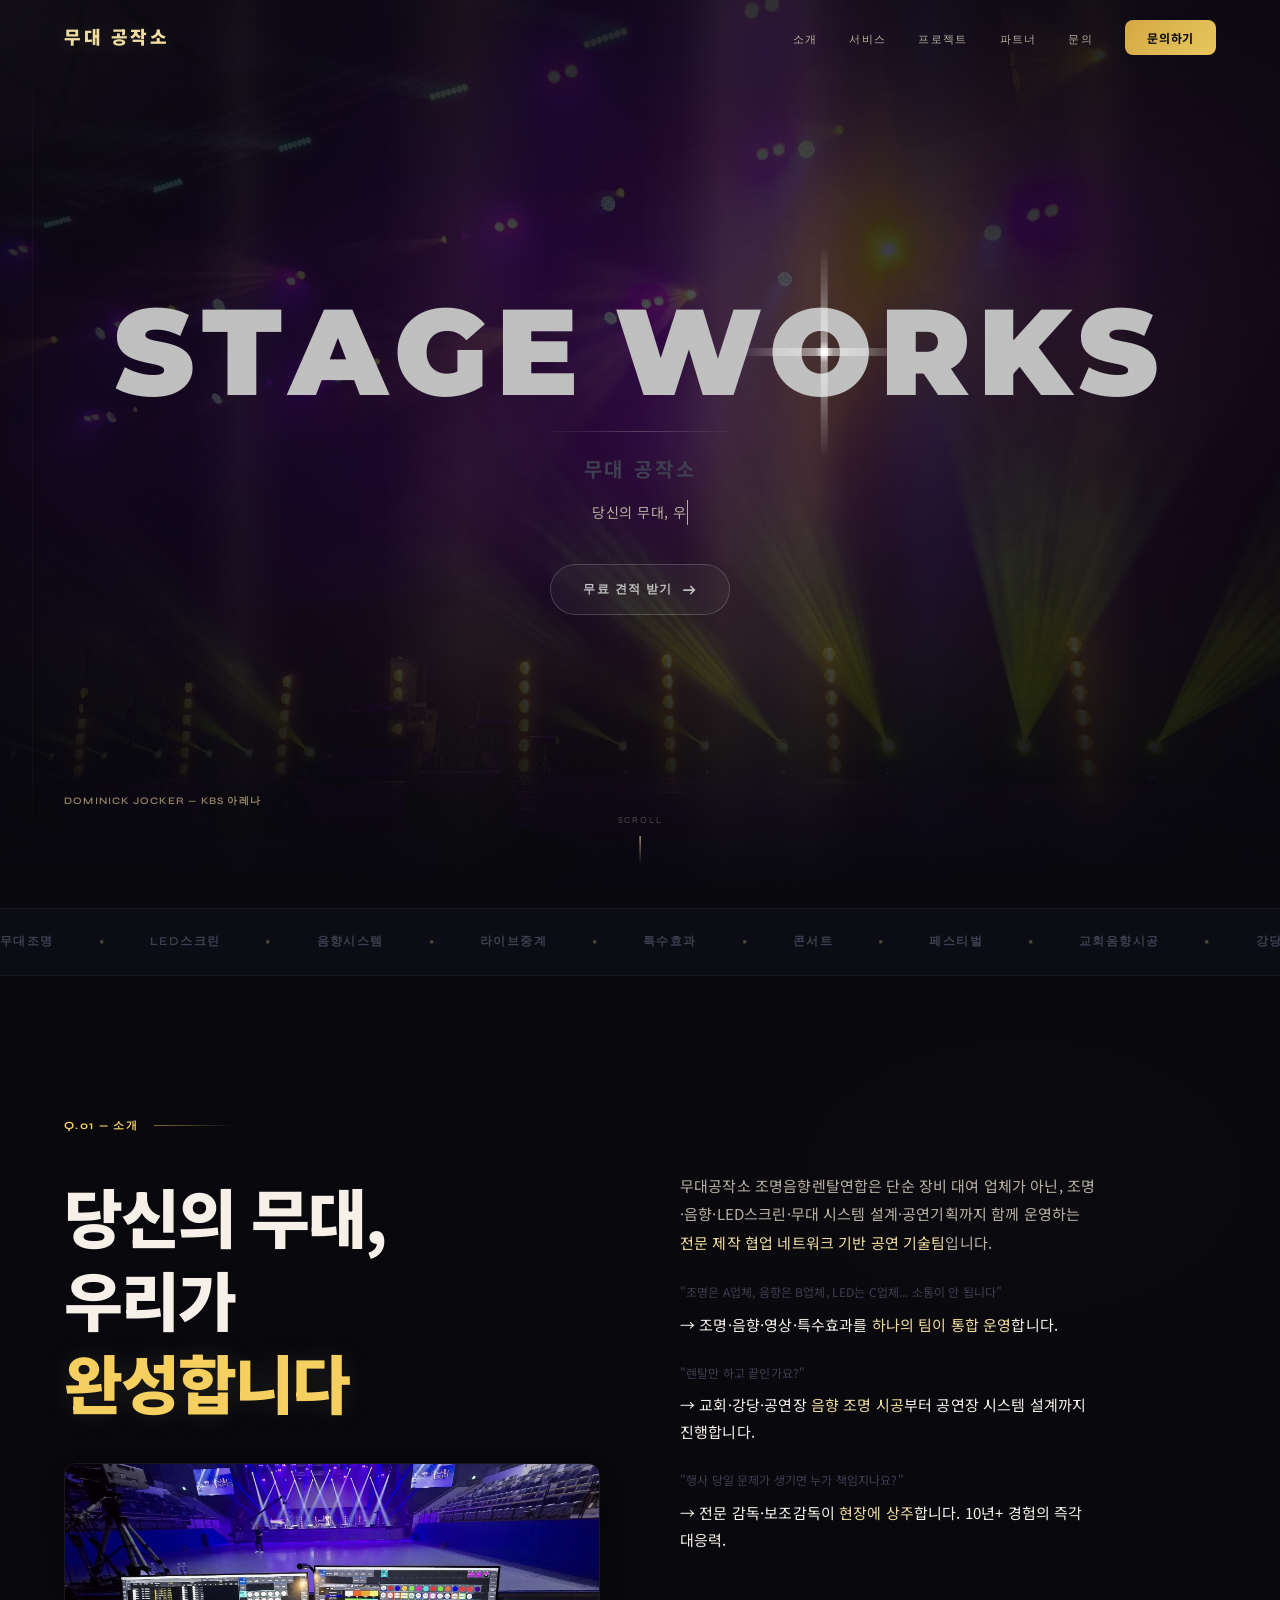
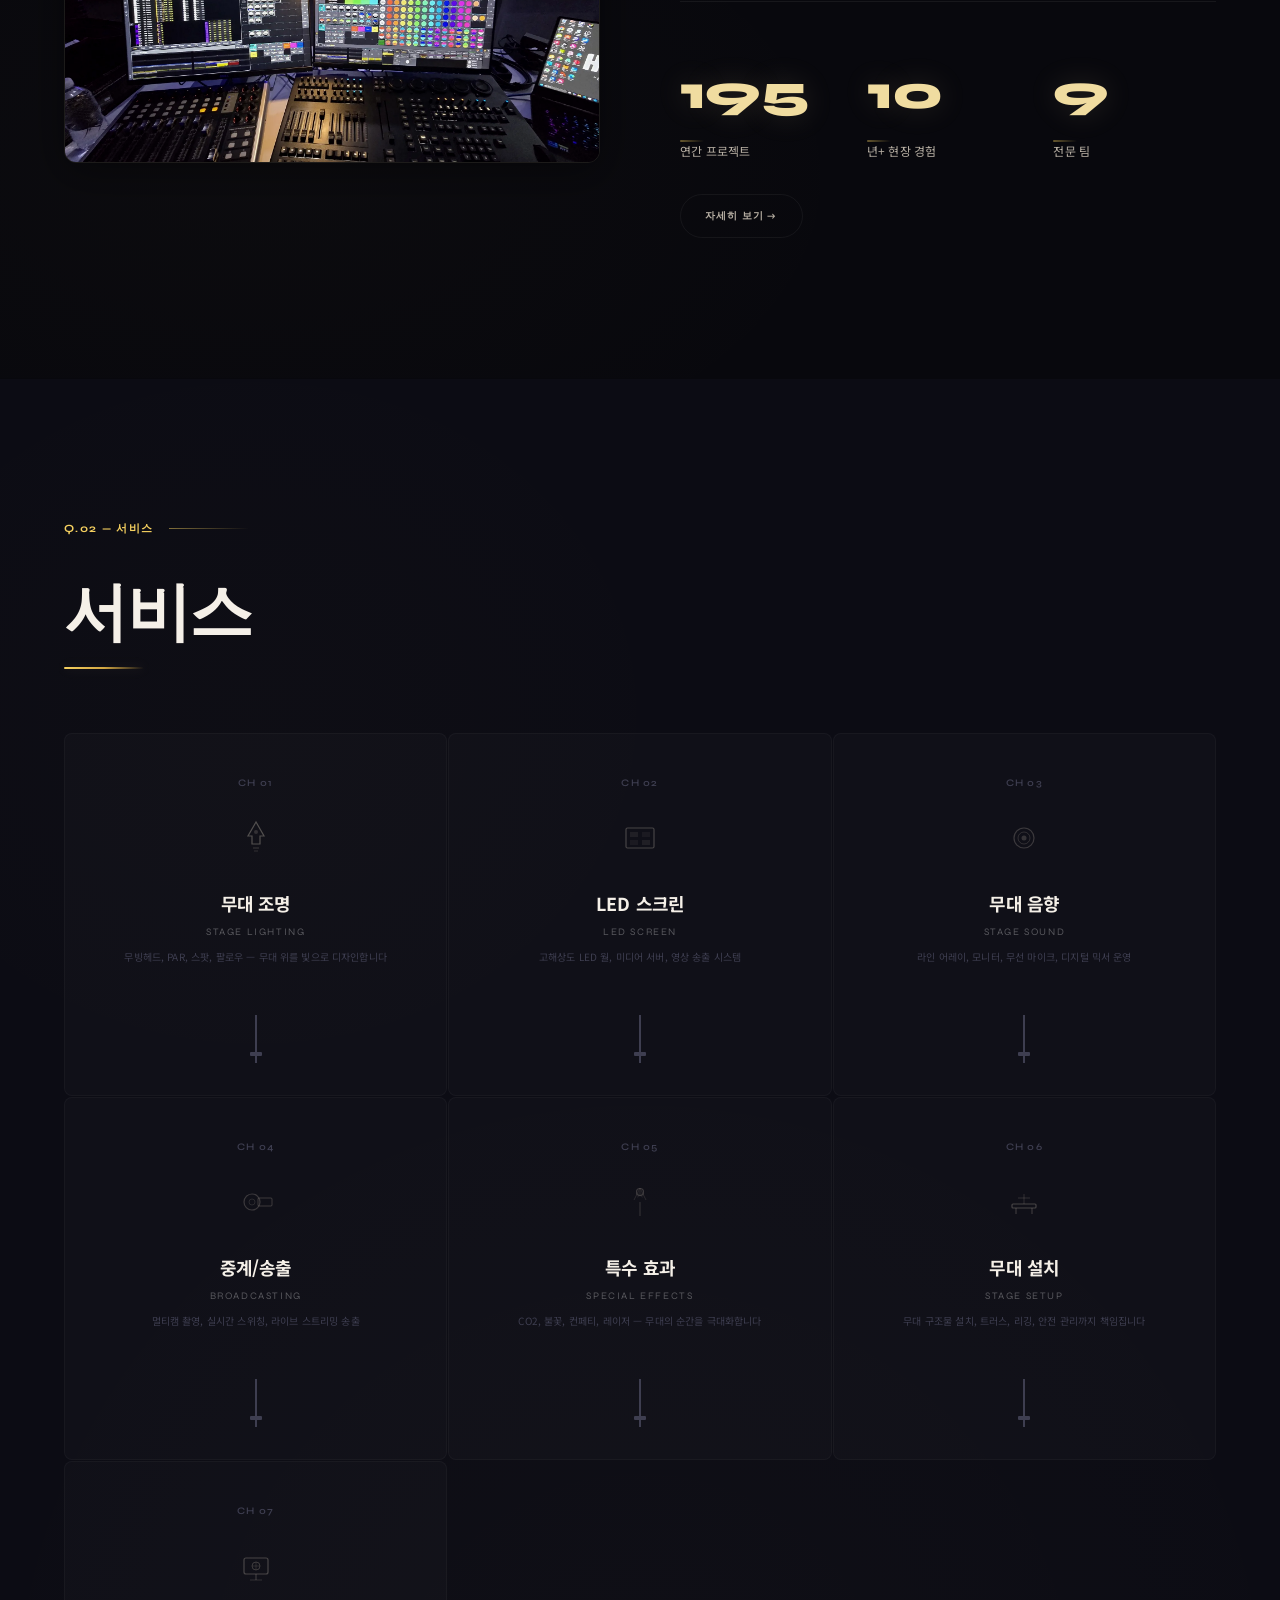
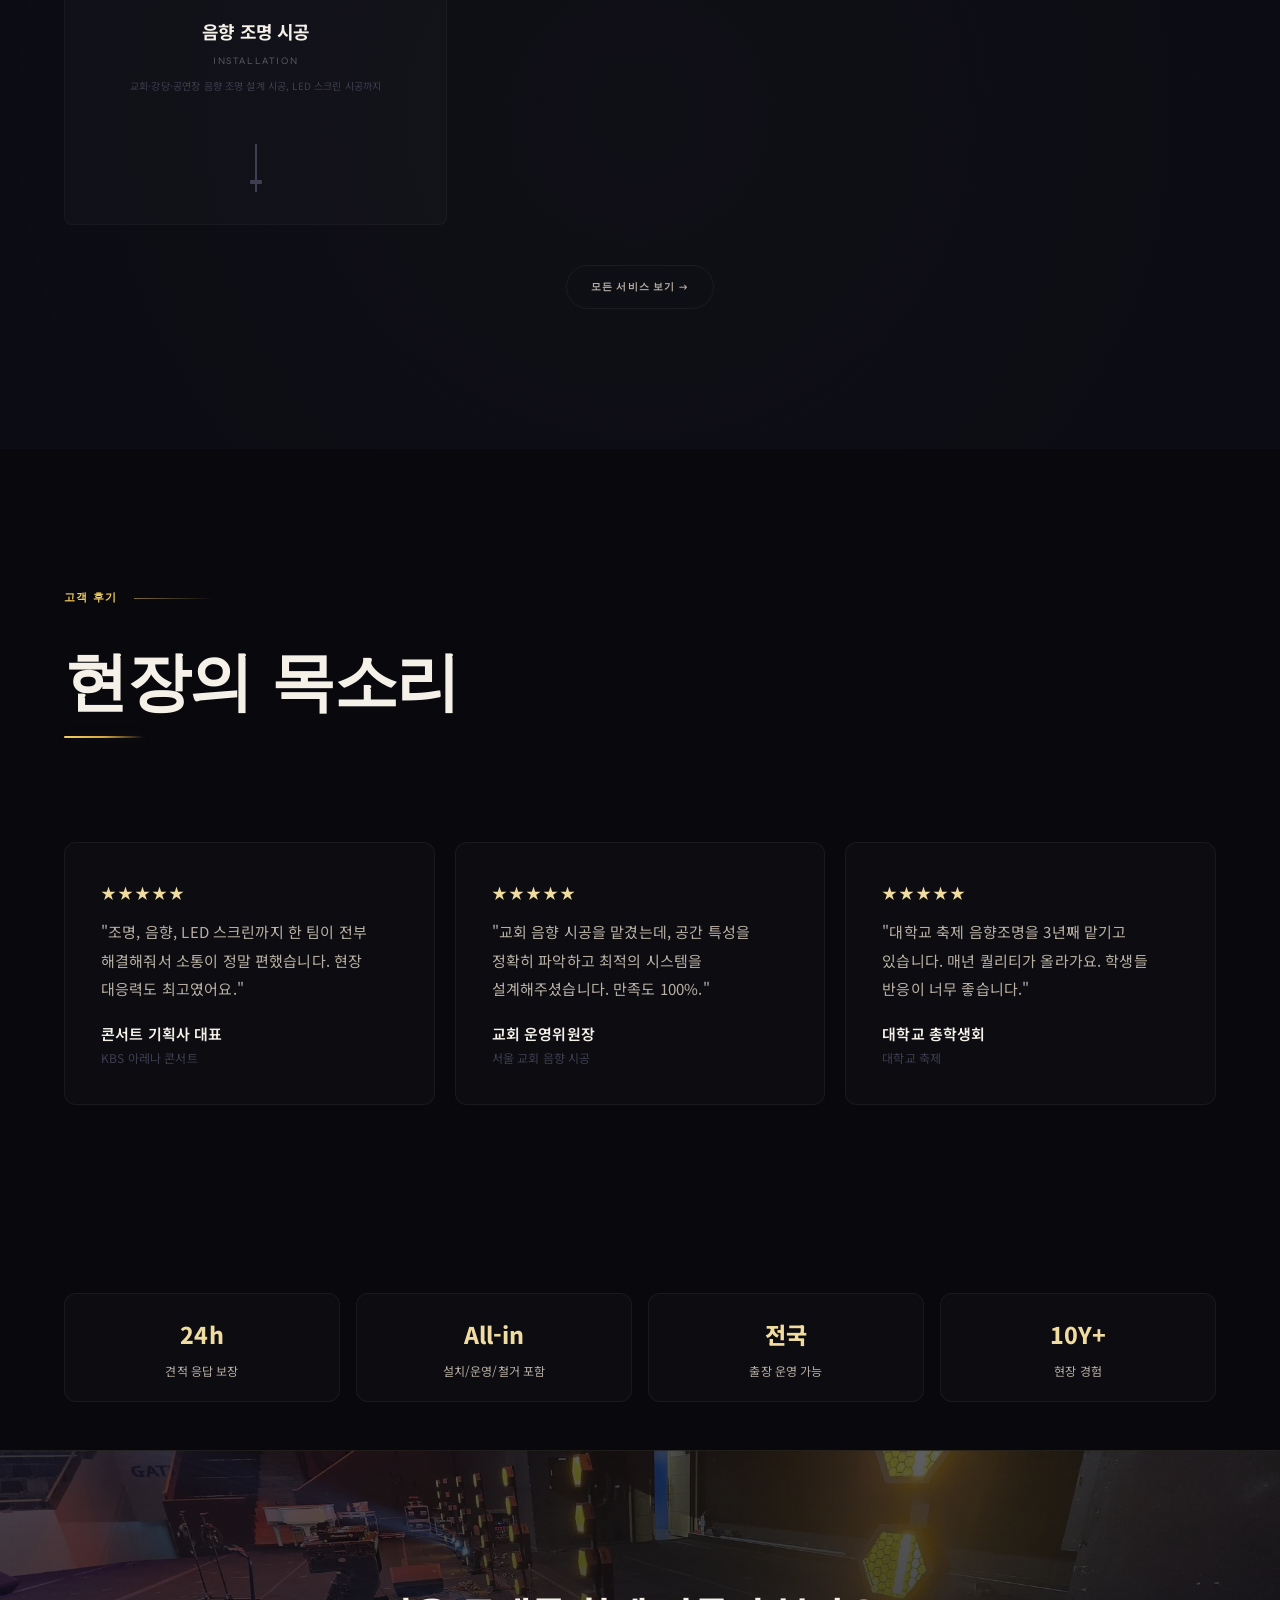
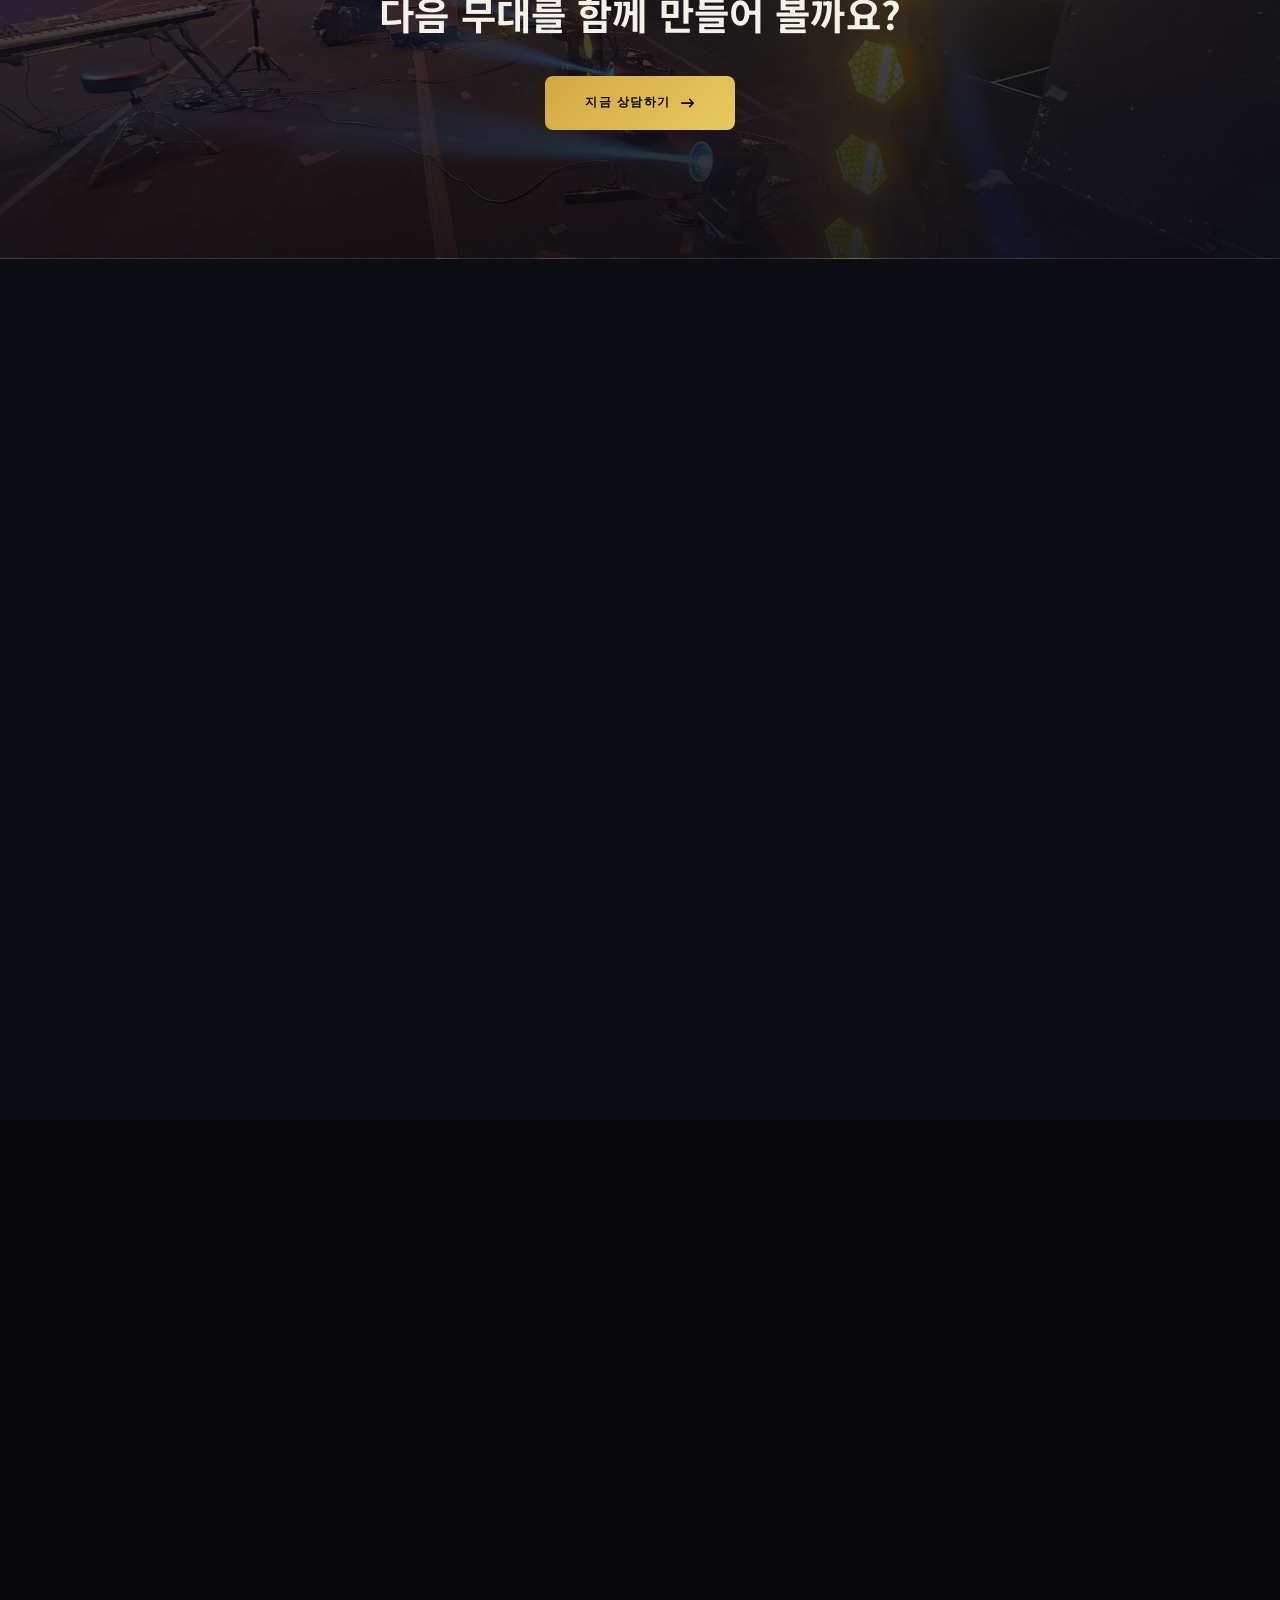
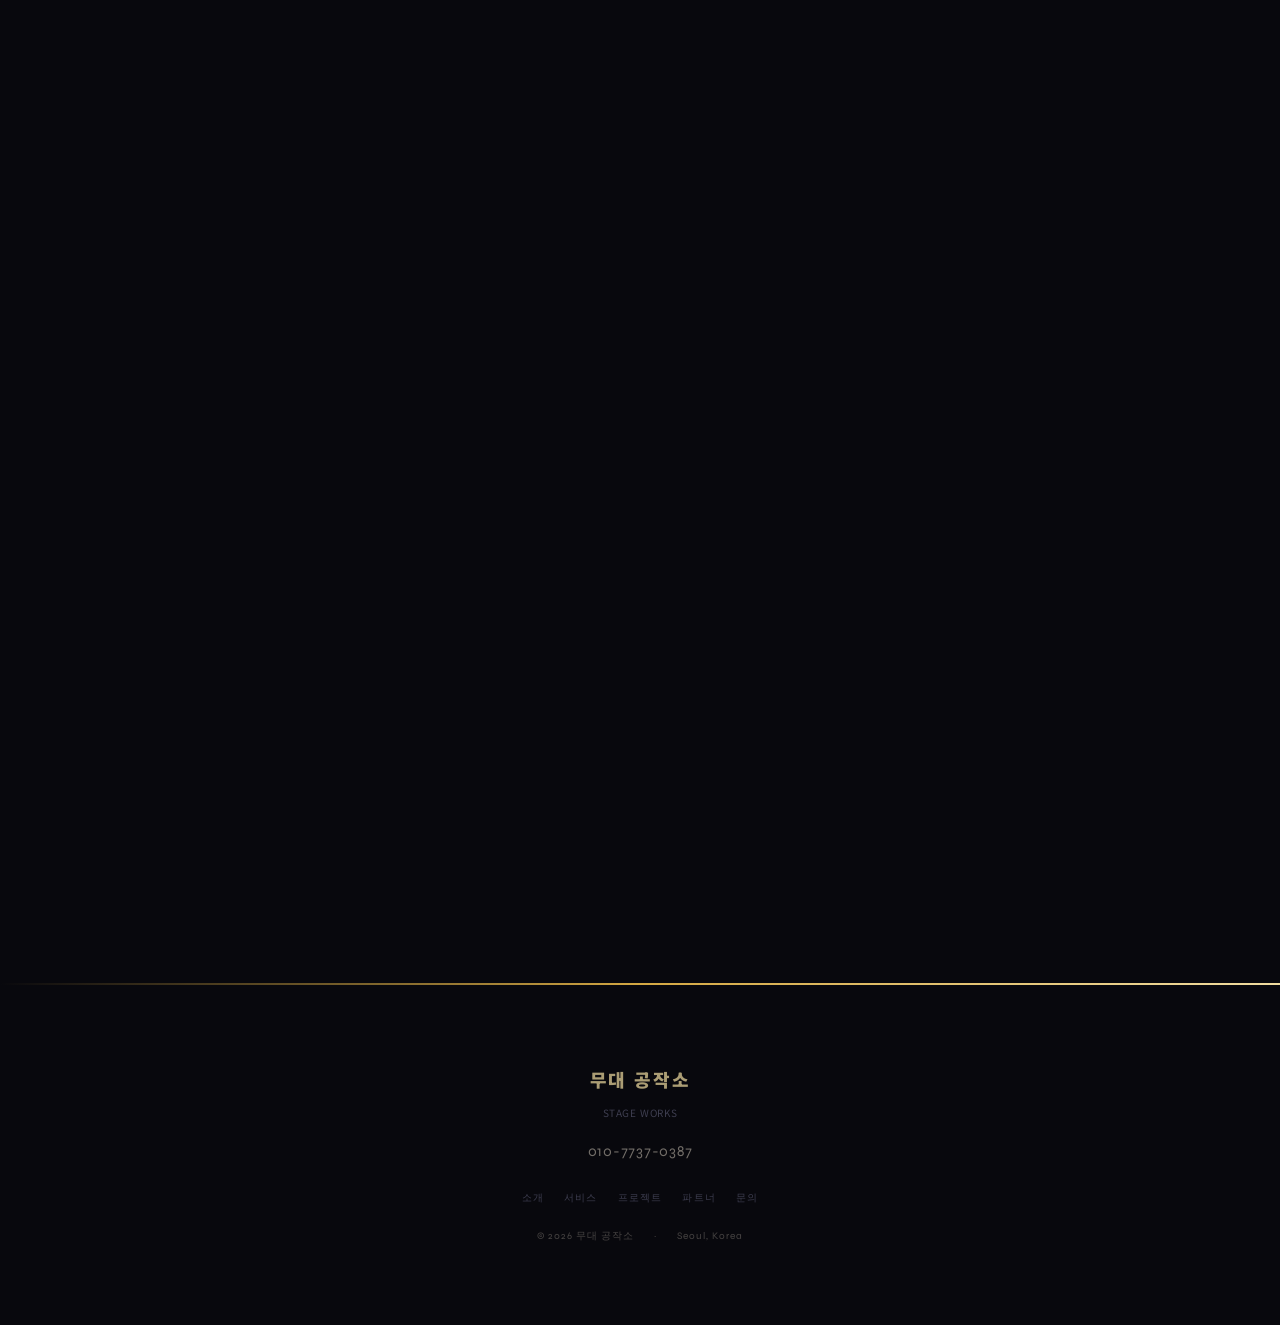
==== index.html @ 365ea768 "Initial commit: 무대공작소 static site" ====
<!DOCTYPE html>
<html lang="ko">
<head>
  <meta charset="UTF-8">
  <meta name="viewport" content="width=device-width, initial-scale=1.0, viewport-fit=cover">
  <title>무대 조명 음향 렌탈 · LED 스크린 · 시공 | 무대공작소 조명음향렌탈연합</title>
  <meta name="description" content="무대공작소 조명음향렌탈연합 — 콘서트·내한공연·야외행사·학교축제 음향 조명 렌탈, 교회·강당·공연장 시공, 자체 공연장 운영. 010-7737-0387">
  <meta property="og:title" content="무대 조명 음향 렌탈 · LED 스크린 · 시공 | 무대공작소 조명음향렌탈연합">
  <meta property="og:description" content="무대공작소 조명음향렌탈연합 — 콘서트·내한공연·야외행사·학교축제 음향 조명 렌탈부터 교회·강당·공연장 시공까지. 자체 공연장 3곳 운영.">
  <meta property="og:type" content="website">
  <meta property="og:locale" content="ko_KR">
  <meta property="og:url" content="https://stage-workshop.vercel.app">
  <meta property="og:image" content="https://stage-workshop.vercel.app/assets/og-image.jpg">
  <meta property="og:image:width" content="1200">
  <meta property="og:image:height" content="630">
  <meta property="og:image:alt" content="무대 공작소 — 무대 조명, LED 스크린, 음향 시스템 전문 기업">
  <meta name="twitter:card" content="summary_large_image">
  <meta name="twitter:title" content="무대 조명 렌탈 · LED 스크린 · 음향 | 무대 공작소">
  <meta name="twitter:description" content="무대 조명, LED 스크린, 음향 렌탈 전문. 콘서트·기업행사·축제 무대 시스템 통합 운영. 지금 바로 견적 문의하세요.">
  <meta name="twitter:image" content="https://stage-workshop.vercel.app/assets/og-image.jpg">
  <meta name="robots" content="index, follow">
  <meta name="theme-color" content="#0a0a0f">
  <meta name="format-detection" content="telephone=yes">
  <meta name="apple-mobile-web-app-capable" content="yes">
  <meta name="apple-mobile-web-app-status-bar-style" content="black-translucent">
  <link rel="canonical" href="https://stage-workshop.vercel.app">
  <link rel="icon" type="image/svg+xml" href="data:image/svg+xml,%3Csvg xmlns='http://www.w3.org/2000/svg' viewBox='0 0 32 32'%3E%3Crect width='32' height='32' rx='4' fill='%230a0a0f'/%3E%3Ctext x='16' y='21' font-family='system-ui' font-weight='900' font-size='12' fill='%23e8d5a0' text-anchor='middle'%3E무%3C/text%3E%3C/svg%3E">
  <!-- iubenda Cookie Consent -->
  <script type="text/javascript">
    var _iub = _iub || [];
    _iub.csConfiguration = {"siteId":4466261,"cookiePolicyId":38949627,"lang":"ko","storage":{"useSiteId":true}};
  </script>
  <script type="text/javascript" src="https://cs.iubenda.com/autoblocking/4466261.js" defer></script>
  <script type="text/javascript" src="//cdn.iubenda.com/cs/gpp/stub.js" defer></script>
  <script type="text/javascript" src="//cdn.iubenda.com/cs/iubenda_cs.js" charset="UTF-8" async></script>
  <!-- GA4 -->
  <script async src="https://www.googletagmanager.com/gtag/js?id=G-PRB6SWWX8E"></script>
  <script>
    window.dataLayer = window.dataLayer || [];
    function gtag(){dataLayer.push(arguments);}
    gtag('js', new Date());
    gtag('config', 'G-PRB6SWWX8E');
  </script>
  <link rel="preconnect" href="https://fonts.googleapis.com">
  <link rel="preconnect" href="https://fonts.gstatic.com" crossorigin>
  <link rel="dns-prefetch" href="https://www.googletagmanager.com">
  <link rel="dns-prefetch" href="https://api.web3forms.com">
  <link rel="preload" as="image" href="/assets/hiromi/stage-03.webp" fetchpriority="high">
  <link rel="preload" as="image" href="/assets/dominick/new-01.webp" fetchpriority="high">
  <link href="https://fonts.googleapis.com/css2?family=Montserrat:wght@700;800;900&family=Noto+Sans+KR:wght@400;500;700&family=Syne:wght@400;500;600;700;800&display=swap" rel="stylesheet">
  <style>@font-face{font-family:'Noto Sans KR';font-display:swap;}@font-face{font-family:'Syne';font-display:swap;}@font-face{font-family:'Montserrat';font-display:swap;}</style>
  <link rel="stylesheet" href="/assets/css/main.css?v=1">
</head>
<body>

  <a href="#main-content" class="skip-link">본문으로 건너뛰기</a>

  <div class="preloader" id="preloader" aria-hidden="true">
    <div class="preloader-logo">무대 공작소</div>
    <div class="preloader-bar"></div>
  </div>

  <div class="scroll-progress" id="scrollProgress" aria-hidden="true"></div>

  <div class="sparkles" aria-hidden="true">
    <div class="spark"></div><div class="spark"></div><div class="spark"></div>
    <div class="spark"></div><div class="spark"></div><div class="spark"></div>
    <div class="spark"></div><div class="spark"></div><div class="spark"></div>
    <div class="spark"></div>
  </div>

  <div class="geo-shapes" aria-hidden="true">
    <div class="geo geo-hex"></div>
    <div class="geo geo-diamond"></div>
    <div class="geo geo-ring"></div>
    <div class="geo geo-hex"></div>
    <div class="geo geo-diamond"></div>
  </div>

  <div class="cursor-glow" aria-hidden="true"></div>
  <div class="page-line" aria-hidden="true"></div>

  <!-- Page Transition Overlay -->
  <div class="page-transition-overlay" id="pageTransition" aria-hidden="true">
    <div class="pt-slice" style="top:0;height:33.34%;transform-origin:top"></div>
    <div class="pt-slice" style="top:33.33%;height:33.34%;transform-origin:center"></div>
    <div class="pt-slice" style="top:66.66%;height:33.34%;transform-origin:bottom"></div>
  </div>

  <!-- Gallery Viewer -->
  <div class="gallery-viewer" id="galleryViewer" role="dialog" aria-label="이미지 뷰어">
    <button class="gallery-viewer-close" id="galleryViewerClose" aria-label="닫기">&times;</button>
    <button class="gallery-viewer-nav gallery-viewer-prev" id="galleryPrev" aria-label="이전">&lsaquo;</button>
    <button class="gallery-viewer-nav gallery-viewer-next" id="galleryNext" aria-label="다음">&rsaquo;</button>
    <img id="galleryViewerImg" src="" alt="">
    <div class="gallery-viewer-counter" id="galleryCounter"></div>
  </div>

  <div class="mobile-menu" id="mobileMenu" role="dialog" aria-label="메뉴">
    <a href="/" data-link>홈</a>
    <a href="/about" data-link>소개</a>
    <a href="/services" data-link>서비스</a>
    <a href="/portfolio" data-link>프로젝트</a>
    <a href="/team" data-link>파트너</a>
    <a href="/contact" data-link>문의</a>
    <a href="/contact" data-link class="mobile-cta">문의하기</a>
    <a href="tel:+8201077370387" class="mobile-phone" style="margin-top:12px;font-family:'Syne',sans-serif;font-size:16px;font-weight:600;letter-spacing:0.08em;color:var(--text2);text-decoration:none;">010-7737-0387</a>
  </div>

  <header>
  <nav id="mainNav" role="navigation" aria-label="메인 내비게이션">
    <a href="/" class="nav-logo" data-link aria-label="무대 공작소 홈">무대 공작소</a>
    <button class="nav-toggle" id="navToggle" aria-label="메뉴 열기" aria-expanded="false">
      <span></span><span></span><span></span>
    </button>
    <ul class="nav-links" id="navLinks">
      <li><a href="/about" data-link>소개</a></li>
      <li><a href="/services" data-link>서비스</a></li>
      <li><a href="/portfolio" data-link>프로젝트</a></li>
      <li><a href="/team" data-link>파트너</a></li>
      <li><a href="/contact" data-link>문의</a></li>
      <li><a href="/contact" data-link class="nav-cta">문의하기</a></li>
    </ul>
  </nav>
  </header>

  <main id="app" aria-label="메인 콘텐츠">
    <!-- SPA content rendered here -->
  </div>

  <!-- Lightbox (legacy, used from home page) -->
  <div class="lightbox" id="lightbox" role="dialog" aria-label="프로젝트 갤러리">
    <button class="lightbox-close" id="lightboxClose" aria-label="닫기">&times;</button>
    <div class="lightbox-content" id="lightboxContent"></div>
  </div>

  <!-- Product Modal -->
  <div class="product-modal" id="productModal" role="dialog" aria-label="장비 목록">
    <button class="product-modal-close" id="productModalClose" aria-label="닫기">&times;</button>
    <div class="product-modal-content" id="productModalContent"></div>
  </div>

  <!-- Sticky Mobile CTA -->
  <div class="sticky-cta" id="stickyCta" aria-hidden="true">
    <a href="tel:+8201077370387" class="cta-sm">
      <svg viewBox="0 0 16 16" style="width:14px;height:14px;"><path d="M3.6 7.2a11 11 0 005.2 5.2l1.7-1.7a.7.7 0 01.7-.2 8 8 0 002.5.4.7.7 0 01.7.7v2.5a.7.7 0 01-.7.7A12 12 0 011.2 2.3a.7.7 0 01.7-.7H4.4a.7.7 0 01.7.7 8 8 0 00.4 2.5.7.7 0 01-.2.7z" fill="none" stroke="currentColor" stroke-width="1.2" stroke-linecap="round" stroke-linejoin="round"/></svg>
      전화
    </a>
    <a href="/contact" data-link class="cta-sm cta-sm-primary" onclick="if(window.navigateTo){event.preventDefault();navigateTo('/contact');}">
      <svg viewBox="0 0 16 16" style="width:14px;height:14px;"><path d="M1 8h13M10 4l4 4-4 4" fill="none" stroke="currentColor" stroke-width="2" stroke-linecap="round" stroke-linejoin="round"/></svg>
      견적 문의
    </a>
  </div>

  <!-- Back to Top -->
  <button class="back-to-top" id="backToTop" aria-label="맨 위로 스크롤">
    <svg viewBox="0 0 24 24"><path d="M12 19V5M5 12l7-7 7 7" stroke-linecap="round" stroke-linejoin="round"/></svg>
  </button>

  <!-- Structured Data: LocalBusiness + ContactPoint -->
  <script type="application/ld+json">
  {
    "@context": "https://schema.org",
    "@type": "LocalBusiness",
    "name": "무대 공작소",
    "alternateName": "STAGE WORKS",
    "description": "무대공작소 조명음향렌탈연합 — 무대 조명, LED 스크린, 음향 렌탈부터 교회·강당·공연장 음향 조명 시공까지. 콘서트·내한공연·야외행사·학교축제·방송촬영 통합 무대 시스템 전문팀. 자체 공연장 3곳 운영. 연간 200+ 프로젝트.",
    "url": "https://stage-workshop.vercel.app",
    "telephone": "+82-10-7737-0387",
    "address": {
      "@type": "PostalAddress",
      "addressLocality": "Seoul",
      "addressRegion": "서울특별시",
      "addressCountry": "KR"
    },
    "geo": {
      "@type": "GeoCoordinates",
      "latitude": "37.5665",
      "longitude": "126.9780"
    },
    "contactPoint": [
      {
        "@type": "ContactPoint",
        "telephone": "+82-10-7737-0387",
        "contactType": "customer service",
        "availableLanguage": ["Korean"],
        "areaServed": "KR"
      },
      {
        "@type": "ContactPoint",
        "contactType": "sales",
        "url": "https://stage-workshop.vercel.app/contact",
        "availableLanguage": ["Korean"]
      }
    ],
    "knowsAbout": ["무대 조명 렌탈", "LED 스크린 렌탈", "무대 음향 렌탈", "콘서트 조명", "라이브 중계", "특수 효과 연출", "무대 설치", "교회 음향 시공", "교회 조명 시공", "강당 음향 시공", "공연장 시스템 설계", "LED 스크린 시공", "야외행사 음향", "학교축제 음향 조명", "Stage Lighting", "LED Screen", "Stage Sound", "Broadcasting", "Special Effects", "Stage Setup", "Installation", "Concert Production", "Event Technology"],
    "foundingDate": "2015",
    "areaServed": {
      "@type": "Country",
      "name": "KR"
    },
    "image": "https://stage-workshop.vercel.app/assets/og-image.jpg",
    "priceRange": "₩₩₩",
    "aggregateRating": {
      "@type": "AggregateRating",
      "ratingValue": "4.9",
      "reviewCount": "47",
      "bestRating": "5"
    },
    "currenciesAccepted": "KRW",
    "paymentAccepted": "계좌이체, 카드결제",
    "numberOfEmployees": {
      "@type": "QuantitativeValue",
      "value": 9,
      "unitText": "전문 팀"
    },
    "hasOfferCatalog": {
      "@type": "OfferCatalog",
      "name": "무대 시스템 렌탈 서비스",
      "itemListElement": [
        {"@type": "OfferCatalog", "name": "무대 조명 렌탈 패키지", "description": "무빙헤드, PAR, 스팟 조명 — 500,000원~2,300,000원"},
        {"@type": "OfferCatalog", "name": "LED 스크린 렌탈", "description": "P2.6 / P3.9 / P4.8 고해상도 LED 패널"},
        {"@type": "OfferCatalog", "name": "무대 음향 렌탈 패키지", "description": "라인 어레이, 무선 마이크, 디지털 믹서 — 800,000원~2,500,000원"},
        {"@type": "OfferCatalog", "name": "중계/송출 장비", "description": "멀티캠 촬영, 실시간 스위칭, 라이브 스트리밍"},
        {"@type": "OfferCatalog", "name": "특수 효과 장비", "description": "CO2, 불꽃, 컨페티, 레이저 연출"},
        {"@type": "OfferCatalog", "name": "무대 설치", "description": "무대 구조물, 트러스, 리깅, 안전 관리"}
      ]
    }
  }
  </script>

  <!-- Structured Data: FAQPage -->
  <script type="application/ld+json">
  {
    "@context": "https://schema.org",
    "@type": "FAQPage",
    "mainEntity": [
      {
        "@type": "Question",
        "name": "무대 조명 렌탈 견적은 어떻게 받을 수 있나요?",
        "acceptedAnswer": {
          "@type": "Answer",
          "text": "무대 공작소 홈페이지의 문의 양식을 통해 행사 유형, 규모, 일정을 알려주시면 24시간 이내에 맞춤 견적을 보내드립니다. 전화 문의도 가능합니다: 010-7737-0387. 조명 패키지는 500,000원부터 2,300,000원까지 다양하게 준비되어 있습니다."
        }
      },
      {
        "@type": "Question",
        "name": "어떤 규모의 행사까지 가능한가요?",
        "acceptedAnswer": {
          "@type": "Answer",
          "text": "소규모 버스킹부터 KBS 아레나 규모의 대형 콘서트까지 모든 규모의 행사에 대응 가능합니다. 무대 공작소는 연간 200건 이상의 프로젝트를 수행하며, 9개 전문 팀이 장비와 인력을 행사 규모에 맞게 편성합니다. KBS 아레나, 상암 숲 콜로세움, 마포아트센터 등 대형 공연장 실적이 있습니다."
        }
      },
      {
        "@type": "Question",
        "name": "무대 장비 설치와 철거는 포함인가요?",
        "acceptedAnswer": {
          "@type": "Answer",
          "text": "네, 모든 렌탈 패키지에 설치, 운영, 철거가 포함됩니다. 조명감독, 음향감독 등 전문 스태프가 현장에 상주합니다. 전일 설치가 필요한 경우 추가 비용이 발생할 수 있으며, 학교축제 패키지의 경우 전날 설치 및 리허설 시 60만원이 추가됩니다."
        }
      },
      {
        "@type": "Question",
        "name": "지방 행사도 가능한가요?",
        "acceptedAnswer": {
          "@type": "Answer",
          "text": "네, 전국 어디든 출장 가능합니다. 서울 외 지방 행사의 경우 운송비와 숙박비가 별도로 발생합니다. 부천시민회관, 아트센터 인천 등 수도권 및 지방 공연장에서의 실적이 있습니다."
        }
      },
      {
        "@type": "Question",
        "name": "무대 조명 렌탈 비용은 얼마인가요?",
        "acceptedAnswer": {
          "@type": "Answer",
          "text": "무대 공작소의 조명 렌탈 패키지는 규모에 따라 500,000원(PAR 라이트 8대 기본)부터 2,300,000원(대형 페스티벌 28대 무빙)까지 다양합니다. 소규모 버스킹/행사는 50~80만원대, 중형 콘서트는 100~180만원대, 대형 콘서트/축제는 200만원 이상입니다. 조명감독 상주, 콘솔, 포그머신 등이 포함됩니다."
        }
      },
      {
        "@type": "Question",
        "name": "음향 렌탈 패키지에 무엇이 포함되나요?",
        "acceptedAnswer": {
          "@type": "Answer",
          "text": "무대 공작소의 음향 패키지에는 마이다스 M32R 음향콘솔, 타소 T2 라인어레이 스피커, 젠하이져 무선마이크(6~8개), 무선인이어 모니터, 동축 모니터 스피커, 악기마이크 풀세트, 음향감독 및 보조감독이 포함됩니다. 가격은 300명 커버 80만원부터 1,500명 커버 180만원까지입니다."
        }
      },
      {
        "@type": "Question",
        "name": "학교 축제 무대 패키지가 있나요?",
        "acceptedAnswer": {
          "@type": "Answer",
          "text": "네, 학교축제 전용 패키지가 2종 있습니다. 패키지 A(250만원)는 음향+악기세트+조명 통합 세트로 밴드공연에 최적화되어 있고, 패키지 B(220만원)는 음향+조명 통합 세트입니다. 두 패키지 모두 음향감독, 조명감독, 보조감독이 상주하며 당일 행사 기준입니다."
        }
      },
      {
        "@type": "Question",
        "name": "취소나 일정 변경이 가능한가요?",
        "acceptedAnswer": {
          "@type": "Answer",
          "text": "행사 14일 전까지 무료 변경/취소가 가능합니다. 7일 전까지는 계약금 환불이 가능하며, 그 이후에는 별도 협의가 필요합니다."
        }
      },
      {
        "@type": "Question",
        "name": "여러 서비스를 함께 이용하면 할인이 되나요?",
        "acceptedAnswer": {
          "@type": "Answer",
          "text": "네, 조명+음향+LED 등 통합 이용 시 패키지 할인이 적용됩니다. 통합 견적 요청 시 개별 합산 대비 10~20% 절감이 가능합니다."
        }
      },
      {
        "@type": "Question",
        "name": "결제 방법은 어떤 것이 있나요?",
        "acceptedAnswer": {
          "@type": "Answer",
          "text": "계좌이체와 카드결제 모두 가능합니다. 계약금 50% 선입금 후 행사 완료 후 잔금 정산이 기본 프로세스입니다. 세금계산서 발행 가능합니다."
        }
      },
      {
        "@type": "Question",
        "name": "리허설 시간은 포함되나요?",
        "acceptedAnswer": {
          "@type": "Answer",
          "text": "1일 패키지 기준 설치~리허설~본행사~철거까지 모두 포함됩니다. 전일 설치가 필요한 대형 행사의 경우 별도 협의가 필요합니다."
        }
      }
    ]
  }
  </script>

  <!-- Structured Data: Service (6 Channels) -->
  <script type="application/ld+json">
  [
    {
      "@context": "https://schema.org",
      "@type": "Service",
      "name": "무대 조명 렌탈",
      "alternateName": "Stage Lighting Rental",
      "description": "무빙헤드, PAR 라이트, 스팟 라이트, 팔로우 스팟 등 무대 조명 장비 렌탈 및 조명감독 운영. 소규모 버스킹부터 대형 콘서트까지.",
      "provider": {"@type": "LocalBusiness", "name": "무대 공작소"},
      "areaServed": "KR",
      "serviceType": "무대 조명 렌탈",
      "offers": {
        "@type": "AggregateOffer",
        "priceCurrency": "KRW",
        "lowPrice": "500000",
        "highPrice": "2300000",
        "offerCount": 13
      }
    },
    {
      "@context": "https://schema.org",
      "@type": "Service",
      "name": "LED 스크린 렌탈",
      "alternateName": "LED Screen Rental",
      "description": "P2.6, P3.9, P4.8 고해상도 LED 패널 및 미디어 서버 렌탈. 실내외 겸용, 콘서트 및 기업행사용.",
      "provider": {"@type": "LocalBusiness", "name": "무대 공작소"},
      "areaServed": "KR",
      "serviceType": "LED 스크린 렌탈"
    },
    {
      "@context": "https://schema.org",
      "@type": "Service",
      "name": "무대 음향 렌탈",
      "alternateName": "Stage Sound Rental",
      "description": "타소 라인어레이, 마이다스 M32R 콘솔, 젠하이져 무선마이크, 모니터 스피커 등 공연 음향 시스템 렌탈.",
      "provider": {"@type": "LocalBusiness", "name": "무대 공작소"},
      "areaServed": "KR",
      "serviceType": "무대 음향 렌탈",
      "offers": {
        "@type": "AggregateOffer",
        "priceCurrency": "KRW",
        "lowPrice": "800000",
        "highPrice": "2500000",
        "offerCount": 6
      }
    },
    {
      "@context": "https://schema.org",
      "@type": "Service",
      "name": "중계/송출 서비스",
      "alternateName": "Live Broadcasting Service",
      "description": "멀티캠 촬영, 실시간 스위칭, 라이브 스트리밍 송출. 온라인 행사 및 하이브리드 이벤트 대응.",
      "provider": {"@type": "LocalBusiness", "name": "무대 공작소"},
      "areaServed": "KR",
      "serviceType": "라이브 중계"
    },
    {
      "@context": "https://schema.org",
      "@type": "Service",
      "name": "특수 효과 연출",
      "alternateName": "Special Effects",
      "description": "CO2 제트, 불꽃 머신, 컨페티, 레이저, 헤이즈 등 무대 특수효과 연출.",
      "provider": {"@type": "LocalBusiness", "name": "무대 공작소"},
      "areaServed": "KR",
      "serviceType": "무대 특수효과"
    },
    {
      "@context": "https://schema.org",
      "@type": "Service",
      "name": "무대 설치",
      "alternateName": "Stage Setup",
      "description": "무대 구조물 제작/설치, 트러스 시스템, 리깅, 백드롭 설치 및 안전 관리.",
      "provider": {"@type": "LocalBusiness", "name": "무대 공작소"},
      "areaServed": "KR",
      "serviceType": "무대 설치"
    }
  ]
  </script>

  <!-- Structured Data: WebSite (Sitelinks Search) -->
  <script type="application/ld+json">
  {
    "@context": "https://schema.org",
    "@type": "WebSite",
    "name": "무대 공작소",
    "alternateName": "STAGE WORKS",
    "url": "https://stage-workshop.vercel.app"
  }
  </script>

  <script defer src="/assets/js/app.js?v=1"></script>

</body>
</html>
---- assets/css/main.css ----
*, *::before, *::after { margin: 0; padding: 0; box-sizing: border-box; }
    :root {
      --bg: #08080d;
      --bg2: #0c0c14;
      --bg3: #10101a;
      --bg-card: rgba(255,255,255,0.02);
      --bg-card-hover: rgba(255,255,255,0.05);
      --text: #f5f0e8;
      --text2: #b8b0a4;
      --dim: #3e3e50;
      --accent: #d4a843;
      --glow: #e8c860;
      --gold: #f0dca0;
      --gold-bright: #f5d060;
      --blue: #2a4a8f;
      --blue-light: #4a7dff;
      --border: rgba(255,255,255,0.05);
      --border-hover: rgba(240,220,160,0.25);
      --fs-hero: clamp(42px, 9.5vw, 180px);
      --fs-display: clamp(34px, 5vw, 72px);
      --fs-h1: clamp(30px, 3.8vw, 58px);
      --fs-h2: clamp(24px, 3vw, 44px);
      --fs-h3: clamp(19px, 1.8vw, 26px);
      --fs-body: clamp(15px, 1.05vw, 17px);
      --fs-body-lg: clamp(16px, 1.15vw, 19px);
      --fs-small: clamp(12px, 0.85vw, 14px);
      --fs-caption: clamp(10px, 0.7vw, 12px);
      --fs-label: clamp(11px, 0.78vw, 13px);
      --lh-tight: 1.15;
      --lh-heading: 1.3;
      --lh-body: 1.8;
      --lh-relaxed: 2;
      --ls-tight: -0.02em;
      --ls-normal: 0em;
      --ls-wide: 0.06em;
      --ls-wider: 0.12em;
      --ls-widest: 0.2em;
      --space-xs: 8px;
      --space-sm: 16px;
      --space-md: 24px;
      --space-lg: 48px;
      --space-xl: 80px;
      --space-2xl: 120px;
      --space-3xl: 160px;
      --page-gutter: 20px;
      --section-py: 80px;
      --max-w: 1280px;
      --ease-out-expo: cubic-bezier(0.16, 1, 0.3, 1);
      --ease-smooth: cubic-bezier(0.4, 0, 0.2, 1);
      --ease-spring: cubic-bezier(0.34, 1.56, 0.64, 1);
      --safe-top: env(safe-area-inset-top, 0px);
      --safe-bottom: env(safe-area-inset-bottom, 0px);
      --section-gap: clamp(80px, 10vw, 160px);
      --shadow-sm: 0 1px 2px rgba(0,0,0,0.3), 0 2px 6px rgba(0,0,0,0.15);
      --shadow-md: 0 4px 12px rgba(0,0,0,0.4), 0 8px 24px rgba(0,0,0,0.2);
      --shadow-lg: 0 8px 30px rgba(0,0,0,0.5), 0 16px 60px rgba(0,0,0,0.25);
      --shadow-glow: 0 0 20px rgba(232,213,160,0.12), 0 0 60px rgba(232,213,160,0.06);
      --radius-sm: 4px;
      --radius-md: 8px;
      --radius-lg: 12px;
      --radius-xl: 16px;
      --radius-full: 100px;
      --transition-fast: 0.2s;
      --transition-normal: 0.35s;
      --transition-slow: 0.6s;
    }
    @media (min-width: 768px) { :root { --page-gutter: 48px; --section-py: 120px; } }
    @media (min-width: 1200px) { :root { --page-gutter: 64px; --section-py: 140px; } }

    html { scroll-behavior: smooth; -webkit-text-size-adjust: 100%; text-size-adjust: 100%; }
    body {
      background: var(--bg); color: var(--text);
      font-family: 'Noto Sans KR', -apple-system, BlinkMacSystemFont, sans-serif;
      font-size: var(--fs-body); line-height: var(--lh-body);
      overflow-x: hidden; -webkit-font-smoothing: antialiased; -moz-osx-font-smoothing: grayscale;
      word-break: keep-all; overflow-wrap: break-word;
      font-feature-settings: 'kern' 1; text-rendering: optimizeLegibility; letter-spacing: 0.01em;
    }
    .skip-link { position: fixed; top: -100%; left: 50%; transform: translateX(-50%); z-index: 100000; background: var(--gold); color: var(--bg); padding: 12px 24px; font-weight: 700; font-size: 14px; border-radius: 0 0 8px 8px; text-decoration: none; transition: top 0.3s; }
    .skip-link:focus { top: 0; }
    :focus-visible { outline: 2px solid var(--gold); outline-offset: 3px; }
    :focus:not(:focus-visible) { outline: none; }

    /* === PRELOADER === */
    .preloader { position: fixed; inset: 0; background: #050508; z-index: 99999; display: flex; flex-direction: column; justify-content: center; align-items: center; transition: opacity 0.8s ease, visibility 0.8s ease; }
    .preloader.done { opacity: 0; visibility: hidden; pointer-events: none; }
    .preloader-logo { font-family: 'Noto Sans KR', sans-serif; font-weight: 900; font-size: 24px; letter-spacing: 0.18em; color: var(--dim); animation: preGlow 1.5s ease-in-out forwards; }
    .preloader-bar { width: 100px; height: 1px; background: var(--dim); margin-top: 20px; position: relative; overflow: hidden; }
    .preloader-bar::after { content: ''; position: absolute; left: 0; top: 0; height: 100%; width: 0; background: var(--gold); animation: preFill 1.2s 0.3s ease-out forwards; box-shadow: 0 0 10px var(--gold-bright); }
    @keyframes preGlow { 0% { color: var(--dim); } 50% { color: var(--gold); text-shadow: 0 0 30px rgba(232,213,160,0.5); } 100% { color: var(--text); text-shadow: 0 0 60px rgba(232,213,160,0.2); } }
    @keyframes preFill { to { width: 100%; } }

    /* === SCROLL PROGRESS === */
    .scroll-progress { position: fixed; top: 0; left: 0; height: 2px; background: linear-gradient(90deg, var(--accent), var(--gold-bright), var(--gold)); z-index: 10001; width: 0%; will-change: width; box-shadow: 0 0 10px rgba(240,220,160,0.3); }

    /* === FILM GRAIN === */
    body::after { content: ''; position: fixed; inset: 0; pointer-events: none; z-index: 10000; opacity: 0.015; background-image: url("data:image/svg+xml,%3Csvg viewBox='0 0 256 256' xmlns='http://www.w3.org/2000/svg'%3E%3Cfilter id='n'%3E%3CfeTurbulence type='fractalNoise' baseFrequency='0.85' numOctaves='4' stitchTiles='stitch'/%3E%3C/filter%3E%3Crect width='100%25' height='100%25' filter='url(%23n)'/%3E%3C/svg%3E"); background-size: 128px 128px; }

    /* === SPARKLES === */
    .sparkles { position: fixed; inset: 0; pointer-events: none; z-index: 3; overflow: hidden; }
    .spark { position: absolute; width: 3px; height: 3px; background: var(--gold); border-radius: 50%; opacity: 0; animation: sparkFloat linear infinite; will-change: transform, opacity; }
    .spark::after { content: ''; position: absolute; inset: -3px; background: radial-gradient(circle, rgba(232,213,160,0.4), transparent 70%); border-radius: 50%; }
    @keyframes sparkFloat { 0% { opacity: 0; transform: translateY(100vh) scale(0); } 10% { opacity: 0.8; transform: translateY(90vh) scale(1); } 90% { opacity: 0.3; transform: translateY(5vh) scale(0.4); } 100% { opacity: 0; transform: translateY(-5vh) scale(0); } }
    .spark:nth-child(1) { left: 8%; animation-duration: 14s; animation-delay: 0s; width: 2px; height: 2px; }
    .spark:nth-child(2) { left: 22%; animation-duration: 18s; animation-delay: 2s; }
    .spark:nth-child(3) { left: 35%; animation-duration: 12s; animation-delay: 5s; width: 2px; height: 2px; }
    .spark:nth-child(4) { left: 50%; animation-duration: 20s; animation-delay: 1s; width: 4px; height: 4px; }
    .spark:nth-child(5) { left: 65%; animation-duration: 16s; animation-delay: 4s; width: 2px; height: 2px; }
    .spark:nth-child(6) { left: 78%; animation-duration: 13s; animation-delay: 7s; }
    .spark:nth-child(7) { left: 90%; animation-duration: 17s; animation-delay: 3s; width: 2px; height: 2px; }
    .spark:nth-child(8) { left: 15%; animation-duration: 22s; animation-delay: 6s; width: 2px; height: 2px; }
    .spark:nth-child(9) { left: 42%; animation-duration: 15s; animation-delay: 9s; }
    .spark:nth-child(10) { left: 72%; animation-duration: 19s; animation-delay: 8s; width: 2px; height: 2px; }

    /* === GEO SHAPES === */
    .geo-shapes { position: fixed; inset: 0; pointer-events: none; z-index: 2; overflow: hidden; }
    .geo { position: absolute; border: 1px solid rgba(232,213,160,0.04); opacity: 0; animation: geoFloat linear infinite; will-change: transform, opacity; }
    .geo-hex { width: 60px; height: 60px; clip-path: polygon(50% 0%, 100% 25%, 100% 75%, 50% 100%, 0% 75%, 0% 25%); background: rgba(232,213,160,0.015); border: none; }
    .geo-diamond { width: 40px; height: 40px; transform: rotate(45deg); background: rgba(201,168,76,0.01); border: none; }
    .geo-ring { width: 80px; height: 80px; border-radius: 50%; border: 1px solid rgba(232,213,160,0.03); }
    @keyframes geoFloat { 0% { opacity: 0; transform: translateY(110vh) rotate(0deg); } 5% { opacity: 0.5; } 95% { opacity: 0.3; } 100% { opacity: 0; transform: translateY(-10vh) rotate(360deg); } }
    .geo:nth-child(1) { left: 10%; animation-duration: 30s; animation-delay: 0s; }
    .geo:nth-child(2) { left: 45%; animation-duration: 40s; animation-delay: 5s; }
    .geo:nth-child(3) { left: 75%; animation-duration: 35s; animation-delay: 12s; }
    .geo:nth-child(4) { left: 30%; animation-duration: 45s; animation-delay: 8s; }
    .geo:nth-child(5) { left: 85%; animation-duration: 38s; animation-delay: 18s; }

    /* === CURSOR GLOW === */
    .cursor-glow { position: fixed; width: 600px; height: 600px; background: radial-gradient(circle, rgba(232,213,160,0.03), rgba(201,168,76,0.015) 40%, transparent 70%); border-radius: 50%; transform: translate(-50%, -50%); pointer-events: none; z-index: 1; will-change: left, top; }
    .page-line { position: fixed; left: 32px; top: 0; width: 1px; height: 100%; background: linear-gradient(to bottom, transparent 5%, var(--accent) 15%, var(--accent) 85%, transparent 95%); opacity: 0.05; z-index: 5; pointer-events: none; }

    /* === SHIMMER === */
    .shimmer { position: relative; display: inline-block; }
    .shimmer::after { content: ''; position: absolute; top: 0; left: -100%; width: 50%; height: 100%; background: linear-gradient(90deg, transparent, rgba(232,213,160,0.08), rgba(255,255,255,0.1), rgba(232,213,160,0.08), transparent); animation: shimmerSlide 5s ease-in-out infinite; pointer-events: none; }
    @keyframes shimmerSlide { 0% { left: -50%; } 100% { left: 120%; } }

    /* === PAGE TRANSITION === */
    .page-transition-overlay { position: fixed; inset: 0; z-index: 99990; pointer-events: none; }
    .page-transition-overlay .pt-slice { position: absolute; left: 0; right: 0; background: var(--bg2); transform: scaleY(0); }
    .page-transitioning .pt-slice { animation: ptSliceIn 0.5s var(--ease-out-expo) forwards; }
    .page-transitioning-out .pt-slice { animation: ptSliceOut 0.4s var(--ease-out-expo) forwards; }
    @keyframes ptSliceIn { from { transform: scaleY(0); } to { transform: scaleY(1); } }
    @keyframes ptSliceOut { from { transform: scaleY(1); } to { transform: scaleY(0); } }

    /* === SKELETON LOADING === */
    .skeleton { background: linear-gradient(90deg, rgba(255,255,255,0.03) 25%, rgba(255,255,255,0.06) 50%, rgba(255,255,255,0.03) 75%); background-size: 200% 100%; animation: skeletonShimmer 1.5s ease-in-out infinite; border-radius: var(--radius-md); }
    @keyframes skeletonShimmer { 0% { background-position: 200% 0; } 100% { background-position: -200% 0; } }
    .skeleton-text { height: 16px; margin-bottom: 12px; width: 80%; }
    .skeleton-title { height: 32px; margin-bottom: 16px; width: 60%; }
    .skeleton-card { height: 280px; border-radius: var(--radius-lg); }

    /* === NAVIGATION === */
    nav { position: fixed; top: 0; left: 0; right: 0; z-index: 1000; padding: 20px var(--page-gutter); padding-top: calc(20px + var(--safe-top)); display: flex; justify-content: space-between; align-items: center; transition: background 0.4s, padding 0.4s, backdrop-filter 0.4s; }
    nav.scrolled { background: rgba(8,8,13,0.95); backdrop-filter: blur(30px) saturate(1.2); -webkit-backdrop-filter: blur(30px) saturate(1.2); padding: 14px var(--page-gutter); padding-top: calc(14px + var(--safe-top)); border-bottom: 1px solid rgba(240,220,160,0.06); box-shadow: 0 4px 30px rgba(0,0,0,0.3); }
    .nav-logo { font-family: 'Noto Sans KR', sans-serif; font-weight: 900; font-size: 18px; letter-spacing: 0.14em; color: var(--gold); text-shadow: 0 2px 20px rgba(240,220,160,0.15); cursor: pointer; text-decoration: none; transition: color 0.3s, text-shadow 0.3s; }
    .nav-logo:hover { color: var(--gold-bright); text-shadow: 0 2px 30px rgba(240,220,160,0.3); }
    .nav-links { display: flex; gap: clamp(18px, 2.5vw, 32px); list-style: none; align-items: center; }
    .nav-links a { font-family: 'Syne', sans-serif; font-size: var(--fs-label); font-weight: 500; letter-spacing: var(--ls-wider); text-transform: uppercase; color: var(--text2); text-decoration: none; transition: color var(--transition-fast); position: relative; padding: 8px 0; }
    .nav-links a::after { content: ''; position: absolute; bottom: 0; left: 0; right: 0; height: 1px; background: var(--gold); transform: scaleX(0); transform-origin: left; transition: transform 0.3s var(--ease-out-expo); }
    .nav-links a:hover::after { transform: scaleX(1); }
    .nav-links a:hover, .nav-links a.active { color: var(--text); }
    .nav-links a.active::after { transform: scaleX(1); }
    .nav-toggle { display: none; background: none; border: none; cursor: pointer; padding: 10px; margin: -10px; z-index: 1001; -webkit-tap-highlight-color: transparent; }
    .nav-toggle span { display: block; width: 22px; height: 2px; background: var(--text); margin: 5px 0; transition: all 0.3s var(--ease-out-expo); border-radius: 1px; }
    .nav-toggle.open span:nth-child(1) { transform: translateY(7px) rotate(45deg); }
    .nav-toggle.open span:nth-child(2) { opacity: 0; }
    .nav-toggle.open span:nth-child(3) { transform: translateY(-7px) rotate(-45deg); }
    .mobile-menu { display: none; position: fixed; inset: 0; background: rgba(10,10,15,0.97); backdrop-filter: blur(20px); -webkit-backdrop-filter: blur(20px); z-index: 999; flex-direction: column; justify-content: center; align-items: center; gap: 24px; opacity: 0; transition: opacity 0.4s; padding: var(--safe-top) 0 var(--safe-bottom); }
    .mobile-menu.open { display: flex; opacity: 1; }
    .mobile-menu a { font-family: 'Syne', sans-serif; font-size: clamp(22px, 5.5vw, 30px); font-weight: 700; letter-spacing: 0.08em; text-transform: uppercase; color: var(--text2); text-decoration: none; transition: color 0.3s; padding: 10px 24px; -webkit-tap-highlight-color: transparent; }
    .mobile-menu a:hover, .mobile-menu a:active { color: var(--gold); }

    /* Nav CTA */
    .nav-cta { font-family: 'Noto Sans KR', sans-serif !important; font-size: 12px !important; font-weight: 700 !important; letter-spacing: 0.06em !important; color: var(--bg) !important; background: linear-gradient(135deg, var(--accent), var(--glow)); padding: 9px 22px !important; border-radius: var(--radius-md); transition: all 0.4s var(--ease-out-expo) !important; white-space: nowrap; }
    .nav-cta:hover { background: linear-gradient(135deg, var(--gold), var(--gold-bright)) !important; transform: translateY(-2px); box-shadow: 0 8px 28px rgba(232,213,160,0.25); color: var(--bg) !important; }
    .nav-links a.nav-cta::after { display: none; }
    .nav-links a.nav-cta.active::after { display: none; }
    .mobile-cta { display: inline-flex !important; align-items: center; justify-content: center; margin-top: 20px !important; padding: 14px 40px !important; font-family: 'Noto Sans KR', sans-serif !important; font-size: 16px !important; font-weight: 700 !important; letter-spacing: 0.06em !important; color: var(--bg) !important; background: linear-gradient(135deg, var(--accent), var(--glow)); border-radius: var(--radius-md); }
    .mobile-cta:hover { background: linear-gradient(135deg, var(--gold), var(--gold-bright)) !important; }

    /* === BREADCRUMB === */
    .breadcrumb { display: flex; align-items: center; gap: 8px; font-family: 'Syne', sans-serif; font-size: var(--fs-caption); letter-spacing: var(--ls-wider); text-transform: uppercase; color: var(--dim); margin-bottom: clamp(24px, 4vw, 40px); flex-wrap: wrap; }
    .breadcrumb a { color: var(--text2); text-decoration: none; transition: color var(--transition-fast); }
    .breadcrumb a:hover { color: var(--gold); }
    .breadcrumb .bc-sep { opacity: 0.4; }
    .breadcrumb .bc-current { color: var(--gold); }

    /* === SECTION CUE === */
    .cue { font-family: 'Syne', sans-serif; font-size: var(--fs-label); font-weight: 700; letter-spacing: var(--ls-wider); text-transform: uppercase; color: var(--gold-bright); margin-bottom: clamp(20px, 3vw, 40px); display: flex; align-items: center; gap: 16px; }
    .cue::after { content: ''; display: block; width: 80px; height: 1px; background: linear-gradient(90deg, var(--gold-bright), transparent); opacity: 0.5; transform: scaleX(0); transform-origin: left; transition: transform 0.8s var(--ease-out-expo); }
    .cue.vis::after, .vis .cue::after { transform: scaleX(1); }
    .divider { width: 100%; height: 1px; position: relative; overflow: hidden; }
    .divider::after { content: ''; position: absolute; top: 0; left: -40%; width: 40%; height: 100%; background: linear-gradient(90deg, transparent, var(--gold), transparent); animation: dividerBeam 5s ease-in-out infinite; }
    .divider::before { content: ''; position: absolute; top: 0; right: -40%; width: 40%; height: 100%; background: linear-gradient(90deg, transparent, rgba(232,213,160,0.3), transparent); animation: dividerBeamReverse 7s ease-in-out infinite; }
    @keyframes dividerBeam { 0% { left: -40%; } 100% { left: 100%; } }
    @keyframes dividerBeamReverse { 0% { right: -40%; } 100% { right: 100%; } }

    /* === SECTION HEADING STANDARD === */
    .section-heading { font-family: 'Syne', sans-serif; font-weight: 800; font-size: var(--fs-display); letter-spacing: var(--ls-tight); text-transform: uppercase; margin-bottom: clamp(32px, 5vw, 64px); line-height: var(--lh-tight); position: relative; display: inline-block; padding-bottom: clamp(12px, 1.5vw, 18px); }
    .section-heading::after { content: ''; position: absolute; bottom: 0; left: 0; width: 80px; height: 2px; background: linear-gradient(90deg, var(--gold-bright), var(--accent), transparent); border-radius: 1px; box-shadow: 0 0 12px rgba(240,220,160,0.15); }
    .section-subheading { font-size: var(--fs-body-lg); color: var(--text2); max-width: 52ch; line-height: var(--lh-body); margin-bottom: clamp(32px, 5vw, 56px); word-break: keep-all; overflow-wrap: break-word; }

    /* === BUTTONS (Design System) === */
    .btn { display: inline-flex; align-items: center; justify-content: center; gap: 10px; font-family: 'Syne', sans-serif; font-weight: 700; letter-spacing: var(--ls-wider); text-transform: uppercase; border: none; cursor: pointer; transition: all 0.4s var(--ease-out-expo); text-decoration: none; -webkit-tap-highlight-color: transparent; position: relative; overflow: hidden; }
    .btn svg { width: 14px; height: 14px; fill: currentColor; transition: transform 0.3s; }
    .btn:hover svg { transform: translateX(3px); }

    .btn-primary { font-size: var(--fs-small); color: var(--bg); background: linear-gradient(135deg, var(--accent), var(--glow)); padding: 16px 40px; border-radius: var(--radius-md); min-height: 48px; position: relative; overflow: hidden; }
    .btn-primary::before { content: ''; position: absolute; inset: 0; background: linear-gradient(135deg, transparent 30%, rgba(255,255,255,0.15) 50%, transparent 70%); transform: translateX(-100%); transition: transform 0.6s; }
    .btn-primary:hover::before { transform: translateX(100%); }
    .btn-primary:hover { background: linear-gradient(135deg, var(--gold), var(--gold-bright)); transform: translateY(-3px); box-shadow: 0 12px 48px rgba(240,220,160,0.3), 0 0 20px rgba(240,220,160,0.1); }
    .btn-primary:active { transform: translateY(0); }

    .btn-secondary { font-size: var(--fs-small); color: var(--gold); background: rgba(232,213,160,0.06); border: 1px solid rgba(232,213,160,0.25); padding: 14px 32px; border-radius: var(--radius-full); }
    .btn-secondary:hover { background: rgba(232,213,160,0.1); border-color: var(--gold); box-shadow: 0 0 24px rgba(232,213,160,0.1); transform: translateY(-2px); }

    .btn-ghost { font-size: var(--fs-caption); color: var(--text2); background: none; border: 1px solid var(--border); padding: 12px 24px; min-height: 44px; border-radius: var(--radius-full); }
    .btn-ghost:hover { color: var(--gold); border-color: var(--border-hover); }

    /* === TAG === */
    .tag { font-family: 'Syne', sans-serif; font-size: var(--fs-caption); font-weight: 600; letter-spacing: var(--ls-wider); text-transform: uppercase; color: var(--gold); opacity: 0.8; display: inline-block; }

    /* === PAGE WRAPPER === */
    #app { min-height: 100vh; }
    .page-content { opacity: 1; transform: translateY(0); transition: opacity 0.4s ease, transform 0.4s ease; }
    .page-content.page-entering { opacity: 0; transform: translateY(16px); }
    .page-content.page-visible { opacity: 1; transform: translateY(0); }

    /* === HERO === */
    .hero { height: 100vh; height: 100dvh; min-height: 580px; display: flex; flex-direction: column; justify-content: center; align-items: center; position: relative; overflow: hidden; padding: 0 var(--page-gutter); }
    .hero::before { content: ''; position: absolute; inset: 0; background: radial-gradient(ellipse 100% 80% at 50% 50%, rgba(8,8,13,0.45) 0%, rgba(8,8,13,0.8) 60%, var(--bg) 100%); pointer-events: none; z-index: 0; }
    .hero-slides { position: absolute; inset: 0; z-index: -1; }
    .hero-slide { position: absolute; inset: 0; opacity: 0; transition: opacity 0.6s ease; background-size: cover; background-position: center; filter: contrast(1.1) saturate(0.92) brightness(0.96); }
    .hero-slide.active { opacity: 0.62; }
    .hero-caption { position: absolute; bottom: clamp(80px, 10vh, 120px); left: var(--page-gutter); z-index: 2; font-family: 'Syne', sans-serif; font-size: var(--fs-caption); font-weight: 600; letter-spacing: var(--ls-wider); text-transform: uppercase; color: var(--gold); opacity: 0; transition: opacity 0.5s 0.2s; }
    .hero-caption.active { opacity: 0.6; }
    .hero::after { content: ''; position: absolute; bottom: 0; left: 0; right: 0; height: 250px; background: linear-gradient(to top, var(--bg), transparent); pointer-events: none; z-index: 1; }

    .hero-beam { position: absolute; top: -60%; left: 50%; width: 250px; height: 220%; background: linear-gradient(90deg, transparent, rgba(232,213,160,0.02), rgba(232,213,160,0.08), rgba(255,255,255,0.05), rgba(232,213,160,0.08), rgba(232,213,160,0.02), transparent); animation: beamSway 8s ease-in-out infinite; pointer-events: none; }
    .hero-beam2 { position: absolute; top: -60%; left: 30%; width: 160px; height: 220%; background: linear-gradient(90deg, transparent, rgba(201,168,76,0.03), rgba(201,168,76,0.06), rgba(201,168,76,0.03), transparent); animation: beamSway2 12s ease-in-out infinite; pointer-events: none; }
    .hero-beam3 { position: absolute; top: -60%; left: 68%; width: 120px; height: 220%; background: linear-gradient(90deg, transparent, rgba(42,74,143,0.03), rgba(42,74,143,0.06), rgba(42,74,143,0.03), transparent); animation: beamSway3 15s ease-in-out infinite; pointer-events: none; }
    .hero-beam4 { position: absolute; top: -60%; left: 15%; width: 100px; height: 220%; background: linear-gradient(90deg, transparent, rgba(232,213,160,0.015), rgba(232,213,160,0.04), rgba(232,213,160,0.015), transparent); animation: beamSway4 18s ease-in-out infinite; pointer-events: none; }
    .hero-beam5 { position: absolute; top: -60%; left: 82%; width: 90px; height: 220%; background: linear-gradient(90deg, transparent, rgba(201,168,76,0.02), rgba(201,168,76,0.04), rgba(201,168,76,0.02), transparent); animation: beamSway5 20s ease-in-out infinite; pointer-events: none; }
    @keyframes beamSway { 0% { transform: translateX(-50%) rotate(-6deg); opacity: 0.7; } 30% { transform: translateX(-30%) rotate(-1deg); opacity: 1; } 60% { transform: translateX(-70%) rotate(4deg); opacity: 0.8; } 100% { transform: translateX(-50%) rotate(-6deg); opacity: 0.7; } }
    @keyframes beamSway2 { 0% { transform: translateX(0%) rotate(4deg); opacity: 0.3; } 50% { transform: translateX(-60%) rotate(-3deg); opacity: 0.7; } 100% { transform: translateX(0%) rotate(4deg); opacity: 0.3; } }
    @keyframes beamSway3 { 0% { transform: translateX(0%) rotate(-2deg); opacity: 0.3; } 40% { transform: translateX(-40%) rotate(3deg); opacity: 0.6; } 100% { transform: translateX(0%) rotate(-2deg); opacity: 0.3; } }
    @keyframes beamSway4 { 0% { transform: translateX(0%) rotate(3deg); opacity: 0.2; } 50% { transform: translateX(40%) rotate(-4deg); opacity: 0.5; } 100% { transform: translateX(0%) rotate(3deg); opacity: 0.2; } }
    @keyframes beamSway5 { 0% { transform: translateX(0%) rotate(-3deg); opacity: 0.2; } 60% { transform: translateX(-30%) rotate(2deg); opacity: 0.4; } 100% { transform: translateX(0%) rotate(-3deg); opacity: 0.2; } }

    .hero-title { font-family: 'Montserrat', sans-serif; font-weight: 900; font-size: var(--fs-hero); line-height: 1.1; letter-spacing: 0.06em; position: relative; z-index: 2; text-align: center; display: flex; flex-wrap: wrap; justify-content: center; gap: 0 0.25em; }
    .hero-word { display: inline-flex; white-space: nowrap; }
    .hero-title .char { display: inline-block; opacity: 0; transform: translateY(40px) scale(0.92); animation: charReveal 0.9s var(--ease-out-expo) forwards; color: #c0c0c0; }
    /* STAGE: chars 1-5 inside first .hero-word */
    .hero-word:first-child .char:nth-child(1) { animation-delay: 1.5s; }
    .hero-word:first-child .char:nth-child(2) { animation-delay: 1.6s; }
    .hero-word:first-child .char:nth-child(3) { animation-delay: 1.7s; }
    .hero-word:first-child .char:nth-child(4) { animation-delay: 1.8s; }
    .hero-word:first-child .char:nth-child(5) { animation-delay: 1.9s; }
    /* WORKS: chars 1-5 inside second .hero-word */
    .hero-word:last-child .char:nth-child(1) { animation-delay: 2.1s; }
    .hero-word:last-child .char:nth-child(2) { animation-delay: 2.2s; }
    .hero-word:last-child .char:nth-child(3) { animation-delay: 2.3s; }
    .hero-word:last-child .char:nth-child(4) { animation-delay: 2.4s; }
    .hero-word:last-child .char:nth-child(5) { animation-delay: 2.5s; }
    @keyframes charReveal { to { opacity: 1; transform: translateY(0) scale(1); } }

    /* O spotlight */
    .hero-o { position: relative; display: inline-block; }
    .hero-o-dot { position: absolute; top: 50%; left: 50%; transform: translate(-50%, -50%); width: 22%; height: 22%; border-radius: 50%; background: #fff; opacity: 0; animation: oDotReveal 0.6s 2.8s var(--ease-out-expo) forwards; }
    .hero-o-ray-h { position: absolute; top: 50%; left: 50%; transform: translate(-50%, -50%); height: 6%; width: 0%; background: linear-gradient(90deg, transparent 0%, rgba(255,255,255,0.2) 20%, rgba(255,255,255,0.5) 45%, #fff 50%, rgba(255,255,255,0.5) 55%, rgba(255,255,255,0.2) 80%, transparent 100%); opacity: 0; animation: oRayExpandH 0.8s 2.9s var(--ease-out-expo) forwards; }
    .hero-o-ray-v { position: absolute; top: 50%; left: 50%; transform: translate(-50%, -50%); width: 6%; height: 0%; background: linear-gradient(180deg, transparent 0%, rgba(255,255,255,0.2) 20%, rgba(255,255,255,0.5) 45%, #fff 50%, rgba(255,255,255,0.5) 55%, rgba(255,255,255,0.2) 80%, transparent 100%); opacity: 0; animation: oRayExpandV 0.8s 2.9s var(--ease-out-expo) forwards; }
    @keyframes oDotReveal { 0% { opacity: 0; transform: translate(-50%,-50%) scale(0); } 60% { opacity: 1; transform: translate(-50%,-50%) scale(1.6); box-shadow: 0 0 40px rgba(255,255,255,0.8), 0 0 100px rgba(255,255,255,0.3); } 100% { opacity: 1; transform: translate(-50%,-50%) scale(1); box-shadow: 0 0 12px rgba(255,255,255,0.4), 0 0 40px rgba(255,255,255,0.1); } }
    @keyframes oRayExpandH { 0% { opacity: 0; width: 0%; } 30% { opacity: 1; } 100% { opacity: 1; width: 160%; } }
    @keyframes oRayExpandV { 0% { opacity: 0; height: 0%; } 30% { opacity: 1; } 100% { opacity: 1; height: 160%; } }
    .hero-o-dot.pulsing { animation: oPulse 4s ease-in-out infinite; }
    @keyframes oPulse { 0%, 100% { box-shadow: 0 0 10px rgba(255,255,255,0.3), 0 0 30px rgba(255,255,255,0.08); transform: translate(-50%,-50%) scale(1); } 50% { box-shadow: 0 0 20px rgba(255,255,255,0.6), 0 0 60px rgba(255,255,255,0.2), 0 0 100px rgba(255,255,255,0.05); transform: translate(-50%,-50%) scale(1.15); } }

    .hero-sub { font-family: 'Noto Sans KR', sans-serif; font-weight: 700; font-size: clamp(11px, 1.6vw, 20px); letter-spacing: 0.14em; color: var(--dim); margin-top: clamp(12px, 1.5vw, 24px); z-index: 2; opacity: 0; animation: fadeUp 0.8s 3.1s var(--ease-out-expo) forwards; }
    .hero-line { width: clamp(80px, 16vw, 240px); height: 1px; background: linear-gradient(90deg, transparent, rgba(192,192,192,0.3), transparent); margin-top: clamp(8px, 1vw, 16px); z-index: 2; opacity: 0; animation: fadeUp 0.6s 3.0s var(--ease-out-expo) forwards; }
    .hero-tag { font-weight: 400; font-size: clamp(12px, 1.1vw, 17px); color: var(--text2); margin-top: clamp(8px, 1vw, 14px); letter-spacing: 0.04em; z-index: 2; opacity: 0; animation: fadeUp 0.8s 3.3s var(--ease-out-expo) forwards; }
    .hero-cta { z-index: 2; margin-top: clamp(20px, 3vw, 40px); opacity: 0; animation: fadeUp 0.8s 3.5s var(--ease-out-expo) forwards; }
    @keyframes fadeUp { to { opacity: 1; transform: translateY(0); } }
    .hero-cta { display: inline-flex; align-items: center; gap: 10px; font-family: 'Syne', sans-serif; font-size: var(--fs-small); font-weight: 600; letter-spacing: var(--ls-wider); text-transform: uppercase; color: #c0c0c0; text-decoration: none; padding: 14px 32px; background: rgba(192,192,192,0.05); border: 1px solid rgba(192,192,192,0.25); border-radius: var(--radius-full); transition: all 0.4s var(--ease-out-expo); -webkit-tap-highlight-color: transparent; }
    .hero-cta:hover { background: rgba(192,192,192,0.1); border-color: #c0c0c0; box-shadow: 0 0 40px rgba(255,255,255,0.1), 0 8px 30px rgba(0,0,0,0.2); transform: translateY(-3px); }
    .hero-cta svg { width: 14px; height: 14px; stroke: currentColor; fill: none; stroke-width: 2; transition: transform 0.3s; }
    .hero-cta:hover svg { transform: translateX(3px); }
    .hero-scroll { position: absolute; bottom: clamp(20px, 4vh, 36px); left: 50%; transform: translateX(-50%); display: flex; flex-direction: column; align-items: center; gap: 8px; z-index: 2; }
    .hero-scroll span { font-family: 'Syne', sans-serif; font-size: 9px; letter-spacing: var(--ls-widest); text-transform: uppercase; color: var(--text2); opacity: 0.4; }
    .hero-scroll .tick { width: 1px; height: 28px; background: linear-gradient(to bottom, var(--gold), transparent); animation: tickPulse 2s ease-in-out infinite; }
    @keyframes tickPulse { 0%, 100% { opacity: 0.3; transform: scaleY(1); } 50% { opacity: 0.8; transform: scaleY(1.1); } }

    /* === MARQUEE === */
    .marquee-wrap { overflow: hidden; padding: clamp(14px,1.8vw,22px) 0; border-top: 1px solid var(--border); border-bottom: 1px solid var(--border); background: var(--bg2); margin-top: clamp(0px, 1vw, 8px); }
    .marquee-track { display: flex; gap: clamp(28px,3.5vw,52px); animation: marqueeScroll 30s linear infinite; width: max-content; }
    .marquee-track span { font-family: 'Syne', sans-serif; font-size: var(--fs-small); font-weight: 600; letter-spacing: var(--ls-wider); text-transform: uppercase; color: var(--dim); white-space: nowrap; }
    .marquee-track span.dot { color: var(--gold); opacity: 0.3; }
    @keyframes marqueeScroll { 0% { transform: translateX(0); } 100% { transform: translateX(-50%); } }

    /* === ABOUT SECTION === */
    .about { padding: var(--section-py) var(--page-gutter); max-width: var(--max-w); margin: 0 auto; display: grid; grid-template-columns: 1fr; gap: 40px; align-items: start; position: relative; }
    .about::before { content: ''; position: absolute; inset: 0; pointer-events: none; background: radial-gradient(ellipse 70% 50% at 20% 80%, rgba(201,168,76,0.02) 0%, transparent 70%), radial-gradient(ellipse 50% 40% at 80% 20%, rgba(232,213,160,0.015) 0%, transparent 70%); }
    .about-left { position: relative; }
    .about-left h2 { font-weight: 900; font-size: var(--fs-display); line-height: var(--lh-heading); letter-spacing: -0.03em; }
    .about-left h2 em { font-style: normal; color: var(--gold-bright); text-shadow: 0 0 30px rgba(240,220,160,0.12); }
    .about-img { display: block; margin-top: clamp(24px, 3.5vw, 40px); width: 100%; height: clamp(200px, 28vw, 300px); object-fit: cover; border-radius: var(--radius-lg); border: 1px solid rgba(240,220,160,0.08); box-shadow: 0 8px 40px rgba(0,0,0,0.4), 0 0 20px rgba(240,220,160,0.03); transition: transform 0.5s var(--ease-out-expo), box-shadow 0.5s; }
    .about-img:hover { transform: scale(1.02); box-shadow: 0 12px 50px rgba(0,0,0,0.5), 0 0 30px rgba(240,220,160,0.05); }
    .about-right { padding-top: 0; }
    .about-right p { font-size: var(--fs-body-lg); line-height: 2; color: var(--text2); font-weight: 400; word-break: keep-all; overflow-wrap: break-word; max-width: 52ch; }
    .trust-line { font-size: var(--fs-small) !important; color: var(--dim) !important; margin-top: 16px; letter-spacing: 0.04em; }
    .stats { display: grid; grid-template-columns: repeat(3, 1fr); gap: clamp(16px, 2vw, 24px); margin-top: var(--space-lg); padding-top: var(--space-lg); border-top: 1px solid rgba(255,255,255,0.06); }
    .stat b { font-family: 'Syne', sans-serif; font-size: clamp(32px, 4vw, 48px); font-weight: 800; display: block; color: var(--gold); position: relative; text-shadow: 0 0 30px rgba(240,220,160,0.15); }
    .stat b::after { content: ''; position: absolute; bottom: -6px; left: 0; width: 24px; height: 2px; background: linear-gradient(90deg, var(--gold-bright), transparent); opacity: 0.4; border-radius: 1px; }
    .stat small { font-size: var(--fs-small); color: var(--text2); margin-top: 4px; display: block; letter-spacing: 0.02em; }

    /* === SERVICES / CHANNELS === */
    .services { padding: var(--section-py) var(--page-gutter); background: var(--bg2); position: relative; }
    .services::before { content: ''; position: absolute; inset: 0; pointer-events: none; background: radial-gradient(ellipse 80% 60% at 50% 80%, rgba(232,213,160,0.015) 0%, transparent 70%), radial-gradient(ellipse 60% 40% at 20% 20%, rgba(201,168,76,0.01) 0%, transparent 60%); }
    .services-in { max-width: var(--max-w); margin: 0 auto; }
    .channels { display: grid; grid-template-columns: repeat(2, 1fr); gap: 1px; }
    .ch { background: var(--bg-card); border: 1px solid rgba(255,255,255,0.03); border-radius: var(--radius-md); padding: clamp(24px, 3.5vw, 40px) clamp(14px, 1.8vw, 22px) clamp(20px, 2.5vw, 32px); text-align: center; position: relative; transition: all 0.5s var(--ease-out-expo); cursor: pointer; overflow: hidden; }
    .ch::after { content: ''; position: absolute; top: 50%; left: 50%; width: 0; height: 0; background: radial-gradient(circle, rgba(232,213,160,0.1), transparent 70%); border-radius: 50%; transform: translate(-50%, -50%); transition: all 0.6s var(--ease-out-expo); z-index: 0; }
    .ch:hover::after { width: 300px; height: 300px; }
    .ch::before { content: ''; position: absolute; top: 0; left: 0; right: 0; height: 2px; background: linear-gradient(90deg, var(--accent), var(--gold)); transform: scaleX(0); transition: transform 0.5s var(--ease-out-expo); }
    .ch:hover::before { transform: scaleX(1); }
    .ch:hover { background: rgba(212,168,67,0.04); border-color: rgba(212,168,67,0.15); transform: translateY(-6px); box-shadow: 0 12px 40px rgba(0,0,0,0.3), 0 0 30px rgba(240,220,160,0.05); }
    .ch-num { font-family: 'Syne', sans-serif; font-size: var(--fs-caption); font-weight: 600; letter-spacing: var(--ls-wider); color: var(--dim); margin-bottom: clamp(14px, 2vw, 24px); transition: color 0.5s; position: relative; z-index: 1; }
    .ch:hover .ch-num { color: var(--gold); }
    .ch-icon { width: clamp(32px, 4.5vw, 44px); height: clamp(32px, 4.5vw, 44px); margin: 0 auto clamp(12px, 1.8vw, 20px); color: var(--text2); opacity: 0.65; transition: all 0.5s; position: relative; z-index: 1; }
    .ch:hover .ch-icon { opacity: 1; color: var(--gold); filter: drop-shadow(0 0 8px rgba(232,213,160,0.4)); transform: scale(1.08); }
    .ch-ko { font-weight: 700; font-size: clamp(15px, 1.4vw, 19px); margin-bottom: 4px; transition: all 0.5s; position: relative; z-index: 1; }
    .ch:hover .ch-ko { color: var(--text); }
    .ch-en { font-family: 'Syne', sans-serif; font-size: var(--fs-caption); letter-spacing: 0.16em; text-transform: uppercase; color: rgba(255,255,255,0.3); transition: color 0.5s; position: relative; z-index: 1; }
    .ch:hover .ch-en { color: var(--text2); }
    .ch-desc { font-size: var(--fs-caption); color: var(--dim); margin-top: 8px; line-height: 1.6; position: relative; z-index: 1; transition: color 0.5s; word-break: keep-all; overflow-wrap: break-word; }
    .ch:hover .ch-desc { color: var(--text2); }
    .ch-hint { font-size: var(--fs-caption); color: var(--dim); margin-top: 8px; opacity: 0; transition: opacity 0.4s, transform 0.4s; transform: translateY(4px); position: relative; z-index: 1; letter-spacing: 0.04em; }
    .ch:hover .ch-hint { opacity: 0.6; transform: translateY(0); }
    .fader { width: 2px; height: clamp(32px, 4.5vw, 48px); background: var(--dim); margin: clamp(16px, 2vw, 24px) auto 0; position: relative; transition: background 0.5s; z-index: 1; }
    .fader::after { content: ''; position: absolute; bottom: 15%; left: 50%; transform: translateX(-50%); width: 12px; height: 4px; background: var(--dim); border-radius: 1px; transition: all 0.6s var(--ease-out-expo); }
    .ch:hover .fader { background: linear-gradient(to top, var(--gold), var(--dim)); }
    .ch:hover .fader::after { background: var(--gold); bottom: 72%; box-shadow: 0 0 14px rgba(232,213,160,0.5); }

    /* === PORTFOLIO === */
    .portfolio { padding: var(--section-py) var(--page-gutter); background: var(--bg2); position: relative; }
    .portfolio::before { content: ''; position: absolute; inset: 0; pointer-events: none; background: radial-gradient(ellipse 70% 50% at 80% 70%, rgba(232,213,160,0.012) 0%, transparent 65%), radial-gradient(ellipse 50% 50% at 10% 30%, rgba(201,168,76,0.01) 0%, transparent 60%); }
    .portfolio-in { max-width: var(--max-w); margin: 0 auto; }
    .portfolio-grid { display: grid; grid-template-columns: 1fr; gap: clamp(12px, 1.8vw, 20px); }
    .portfolio-card { border-radius: var(--radius-lg); position: relative; overflow: hidden; cursor: pointer; transition: all 0.5s var(--ease-out-expo); will-change: transform; border: 1px solid var(--border); }
    .portfolio-card:hover { border-color: rgba(240,220,160,0.2); transform: translateY(-8px) scale(1.01); box-shadow: 0 20px 60px rgba(0,0,0,0.4), 0 0 40px rgba(240,220,160,0.06); }
    .portfolio-card .card-img-wrap { position: relative; overflow: hidden; aspect-ratio: 16/9; }
    .portfolio-card .card-img { width: 100%; height: 100%; object-fit: cover; transition: transform 0.6s var(--ease-out-expo); }
    .portfolio-card:hover .card-img { transform: scale(1.05); }
    .portfolio-card .card-img-overlay { position: absolute; inset: 0; background: linear-gradient(180deg, transparent 30%, rgba(10,10,15,0.85) 100%); transition: opacity 0.4s; }
    .portfolio-card .card-body { position: absolute; bottom: 0; left: 0; right: 0; padding: clamp(18px, 2.5vw, 32px); z-index: 1; }
    .portfolio-card .card-tag { font-family: 'Syne', sans-serif; font-size: var(--fs-caption); font-weight: 600; letter-spacing: var(--ls-wider); text-transform: uppercase; color: var(--gold); opacity: 0.75; margin-bottom: 6px; }
    .portfolio-card .card-title { font-weight: 700; font-size: clamp(17px, 1.8vw, 24px); word-break: keep-all; }
    .portfolio-card .card-desc { font-size: var(--fs-small); color: var(--text2); margin-top: 5px; opacity: 0; transform: translateY(6px); transition: all 0.4s var(--ease-out-expo); word-break: keep-all; overflow-wrap: break-word; }
    .portfolio-card:hover .card-desc { opacity: 0.75; transform: translateY(0); }

    /* === LIGHTBOX === */
    .lightbox { position: fixed; inset: 0; z-index: 99998; background: rgba(0,0,0,0.96); backdrop-filter: blur(30px) saturate(0.8); -webkit-backdrop-filter: blur(30px) saturate(0.8); display: flex; align-items: center; justify-content: center; opacity: 0; visibility: hidden; transition: opacity 0.4s, visibility 0.4s; }
    .lightbox.open { opacity: 1; visibility: visible; }
    .lightbox-close { position: absolute; top: 20px; right: 20px; background: none; border: 1px solid rgba(255,255,255,0.15); color: var(--text); width: 44px; height: 44px; border-radius: 50%; cursor: pointer; font-size: 20px; display: flex; align-items: center; justify-content: center; z-index: 2; transition: all 0.3s; }
    .lightbox-close:hover { border-color: var(--gold); color: var(--gold); }
    .lightbox-content { max-width: 1100px; width: 90%; max-height: 90vh; overflow-y: auto; padding: 20px; }
    .lightbox-title { font-family: 'Syne', sans-serif; font-weight: 700; font-size: var(--fs-h3); margin-bottom: 8px; }
    .lightbox-desc { font-size: var(--fs-small); color: var(--text2); margin-bottom: 20px; }
    .lightbox-gallery { display: grid; grid-template-columns: repeat(2, 1fr); gap: 8px; }
    .lightbox-gallery img, .lightbox-gallery video { width: 100%; border-radius: var(--radius-md); object-fit: cover; aspect-ratio: 16/10; cursor: pointer; transition: transform 0.3s; border: 1px solid var(--border); }
    .lightbox-gallery img:hover, .lightbox-gallery video:hover { transform: scale(1.02); }
    .lightbox-gallery .lb-full { grid-column: span 2; }
    .lightbox-gallery video { background: #000; }

    /* === FULLSCREEN GALLERY VIEWER === */
    .gallery-viewer { position: fixed; inset: 0; z-index: 99999; background: rgba(0,0,0,0.98); display: flex; align-items: center; justify-content: center; opacity: 0; visibility: hidden; transition: opacity 0.3s, visibility 0.3s; }
    .gallery-viewer.open { opacity: 1; visibility: visible; }
    .gallery-viewer img { max-width: 92vw; max-height: 88vh; object-fit: contain; border-radius: var(--radius-md); }
    .gallery-viewer-close { position: absolute; top: 16px; right: 16px; background: rgba(255,255,255,0.08); border: 1px solid rgba(255,255,255,0.2); color: var(--text); width: 44px; height: 44px; border-radius: 50%; cursor: pointer; font-size: 22px; display: flex; align-items: center; justify-content: center; z-index: 2; transition: all 0.3s; }
    .gallery-viewer-close:hover { border-color: var(--gold); color: var(--gold); }
    .gallery-viewer-nav { position: absolute; top: 50%; transform: translateY(-50%); background: rgba(255,255,255,0.06); border: 1px solid rgba(255,255,255,0.15); color: var(--text); width: 48px; height: 48px; border-radius: 50%; cursor: pointer; font-size: 20px; display: flex; align-items: center; justify-content: center; transition: all 0.3s; }
    .gallery-viewer-nav:hover { border-color: var(--gold); color: var(--gold); background: rgba(232,213,160,0.08); }
    .gallery-viewer-prev { left: 16px; }
    .gallery-viewer-next { right: 16px; }
    .gallery-viewer-counter { position: absolute; bottom: 20px; left: 50%; transform: translateX(-50%); font-family: 'Syne', sans-serif; font-size: var(--fs-small); color: var(--text2); letter-spacing: var(--ls-wider); }

    /* === TEAM === */
    .team { padding: var(--section-py) var(--page-gutter); padding-top: calc(var(--section-py) + 20px); max-width: var(--max-w); margin: 0 auto; position: relative; }
    .team::before { content: ''; position: absolute; inset: 0; pointer-events: none; background: radial-gradient(ellipse 60% 50% at 80% 80%, rgba(201,168,76,0.02) 0%, transparent 70%), radial-gradient(ellipse 70% 40% at 10% 20%, rgba(42,74,143,0.015) 0%, transparent 70%); }
    .modules { display: grid; grid-template-columns: 1fr; gap: 8px; }
    .mod { border: 1px solid rgba(255,255,255,0.03); border-radius: var(--radius-md); padding: clamp(28px, 3.5vw, 48px) clamp(18px, 2.5vw, 28px); position: relative; transition: all 0.5s var(--ease-out-expo); cursor: default; overflow: hidden; background: radial-gradient(circle at 90% 90%, rgba(232,213,160,0.015) 0%, transparent 50%); }
    .mod::after { content: ''; position: absolute; bottom: 0; left: 0; width: 100%; height: 100%; background: radial-gradient(ellipse at bottom, rgba(232,213,160,0.04), transparent 70%); opacity: 0; transition: opacity 0.5s; }
    .mod:hover::after { opacity: 1; }
    .mod:hover { transform: translateY(-5px); box-shadow: 0 8px 36px rgba(0,0,0,0.3), 0 0 20px rgba(240,220,160,0.04); background: radial-gradient(circle at 90% 90%, rgba(240,220,160,0.05) 0%, transparent 50%), rgba(255,255,255,0.012); }
    .mod-ix { font-family: 'Syne', sans-serif; font-size: var(--fs-caption); font-weight: 600; letter-spacing: 0.16em; color: rgba(255,255,255,0.25); margin-bottom: 12px; position: relative; z-index: 1; }
    .mod-name { font-family: 'Syne', sans-serif; font-weight: 800; font-size: var(--fs-h3); letter-spacing: var(--ls-wide); text-transform: uppercase; position: relative; z-index: 1; transition: all 0.5s; }
    .mod:hover .mod-name { color: var(--gold); text-shadow: 0 0 24px rgba(232,213,160,0.3); }
    .mod-person { font-weight: 700; font-size: var(--fs-body-lg); color: var(--text2); margin-top: 12px; position: relative; z-index: 1; transition: all 0.5s; }
    .mod:hover .mod-person { color: var(--gold); }
    .mod-role { font-size: var(--fs-small); color: var(--dim); margin-top: 6px; position: relative; z-index: 1; transition: color 0.5s; letter-spacing: 0.02em; word-break: keep-all; overflow-wrap: break-word; }
    .mod:hover .mod-role { color: var(--text2); }

    /* === MID CTA === */
    .mid-cta { padding: clamp(80px, 10vw, 140px) var(--page-gutter); text-align: center; position: relative; background: linear-gradient(180deg, rgba(8,8,13,0.65) 0%, rgba(8,8,13,0.88) 100%), url('/assets/dominick/rig.webp') center/cover no-repeat; border-top: 1px solid rgba(240,220,160,0.08); border-bottom: 1px solid rgba(240,220,160,0.08); overflow: hidden; }
    .mid-cta p { font-size: var(--fs-h2); font-weight: 700; margin-bottom: clamp(18px, 2.5vw, 28px); word-break: keep-all; }
    .mid-cta .btn-primary { display: inline-flex; width: auto; }

    /* === CONTACT === */
    .contact { padding: var(--section-py) var(--page-gutter); padding-top: calc(var(--section-py) + 20px); max-width: 900px; margin: 0 auto; text-align: center; position: relative; }
    .contact::before { content: ''; position: absolute; inset: 0; pointer-events: none; background: radial-gradient(ellipse 70% 60% at 50% 100%, rgba(232,213,160,0.025) 0%, transparent 60%), radial-gradient(ellipse 60% 50% at 50% 0%, rgba(201,168,76,0.018) 0%, transparent 55%), radial-gradient(ellipse 40% 30% at 30% 60%, rgba(240,197,109,0.01) 0%, transparent 50%); }
    .contact h2 { font-weight: 900; font-size: var(--fs-h1); line-height: 1.35; margin-bottom: var(--space-md); word-break: keep-all; overflow-wrap: break-word; }
    .contact > .rv > p, .contact .contact-subtitle { font-size: var(--fs-body-lg); color: var(--text2); margin-bottom: clamp(28px, 4vw, 48px); }
    .contact-form { display: grid; grid-template-columns: 1fr; gap: 14px; margin-bottom: var(--space-md); text-align: left; }
    .form-group { position: relative; }
    .form-label { display: block; font-size: var(--fs-small); color: var(--text2); margin-bottom: 6px; font-weight: 500; }
    .form-group.full { grid-column: 1 / -1; }
    .form-group input, .form-group textarea, .form-group select { width: 100%; background: rgba(255,255,255,0.025); border: 1px solid rgba(255,255,255,0.07); padding: 16px 20px; color: var(--text); font-family: 'Noto Sans KR', sans-serif; font-size: 15px; line-height: 1.5; outline: none; transition: all 0.4s; border-radius: var(--radius-lg); -webkit-appearance: none; appearance: none; }
    .form-group textarea { resize: vertical; min-height: 130px; }
    .form-group input::placeholder, .form-group textarea::placeholder { color: var(--dim); font-weight: 400; }
    .form-group input:focus, .form-group textarea:focus, .form-group select:focus { border-color: var(--gold); box-shadow: 0 0 20px rgba(240,220,160,0.1), inset 0 0 16px rgba(240,220,160,0.02); background: rgba(240,220,160,0.02); }
    .form-group input:not(:placeholder-shown):valid { border-color: rgba(232,213,160,0.2); }
    .form-group .floating-label { position: absolute; left: 20px; top: 16px; font-size: 14px; color: var(--dim); pointer-events: none; transition: all 0.3s var(--ease-out-expo); }
    .form-group input:focus + .floating-label,
    .form-group input:not(:placeholder-shown) + .floating-label,
    .form-group textarea:focus + .floating-label,
    .form-group textarea:not(:placeholder-shown) + .floating-label { top: -8px; left: 12px; font-size: 10px; color: var(--gold); background: var(--bg); padding: 0 4px; letter-spacing: 0.06em; }

    /* Service checkboxes */
    .service-checkboxes { display: flex; flex-wrap: wrap; gap: 8px; margin-bottom: 4px; }
    .service-checkboxes label { display: inline-flex; align-items: center; gap: 6px; font-size: var(--fs-small); color: var(--text2); cursor: pointer; padding: 10px 16px; min-height: 44px; border: 1px solid rgba(255,255,255,0.06); border-radius: var(--radius-full); transition: all 0.3s; background: rgba(255,255,255,0.015); }
    .service-checkboxes label:hover { border-color: rgba(232,213,160,0.2); color: var(--text); }
    .service-checkboxes input[type="checkbox"] { width: 14px; height: 14px; accent-color: var(--gold); }
    .service-checkboxes input[type="checkbox"]:checked + span { color: var(--gold); }

    .contact .btn-primary { letter-spacing: 0.1em; width: auto; display: inline-flex; grid-column: 1 / -1; justify-self: center; margin-top: clamp(20px, 3vw, 40px); }

    /* === FORM SUCCESS === */
    .form-success { display: none; text-align: center; padding: 40px 20px; }
    .form-success.show { display: block; }
    .form-success .check-circle { width: 60px; height: 60px; border: 2px solid var(--gold); border-radius: 50%; margin: 0 auto 20px; display: flex; align-items: center; justify-content: center; animation: successPop 0.5s var(--ease-out-expo); }
    .form-success .check-circle svg { width: 26px; height: 26px; stroke: var(--gold); fill: none; stroke-width: 2.5; }
    .form-success p { font-size: var(--fs-body-lg); color: var(--text); margin-bottom: 8px; }
    .form-success small { font-size: var(--fs-small); color: var(--text2); }
    @keyframes successPop { 0% { transform: scale(0); opacity: 0; } 60% { transform: scale(1.1); } 100% { transform: scale(1); opacity: 1; } }
    .btn-primary.loading { pointer-events: none; opacity: 0.7; }
    .btn-primary.loading::after { content: ''; width: 16px; height: 16px; border: 2px solid transparent; border-top-color: currentColor; border-radius: 50%; animation: spin 0.6s linear infinite; margin-left: 8px; }
    @keyframes spin { to { transform: rotate(360deg); } }

    /* === PRODUCT MODAL === */
    .product-modal { position: fixed; inset: 0; z-index: 99998; background: rgba(0,0,0,0.92); backdrop-filter: blur(24px); -webkit-backdrop-filter: blur(24px); display: flex; align-items: flex-start; justify-content: center; opacity: 0; visibility: hidden; transition: opacity 0.4s, visibility 0.4s; overflow-y: auto; -webkit-overflow-scrolling: touch; }
    .product-modal.open { opacity: 1; visibility: visible; }
    .product-modal-close { position: fixed; top: 20px; right: 20px; background: rgba(255,255,255,0.04); border: 1px solid rgba(255,255,255,0.12); color: var(--text); width: 48px; height: 48px; border-radius: 50%; cursor: pointer; font-size: 24px; display: flex; align-items: center; justify-content: center; z-index: 10; transition: all 0.3s; }
    .product-modal-close:hover { border-color: var(--gold); color: var(--gold); background: rgba(232,213,160,0.06); }
    .product-modal-content { width: 100%; max-width: 1100px; padding: clamp(60px, 8vw, 100px) clamp(16px, 4vw, 48px) clamp(40px, 6vw, 80px); }
    .pm-header { margin-bottom: clamp(28px, 4vw, 48px); }
    .pm-category-icon { font-size: 32px; margin-bottom: 10px; }
    .pm-title { font-family: 'Syne', sans-serif; font-weight: 800; font-size: var(--fs-h2); text-transform: uppercase; letter-spacing: var(--ls-tight); margin-bottom: 6px; }
    .pm-subtitle { font-size: var(--fs-body); color: var(--text2); }
    .pm-grid { display: grid; grid-template-columns: 1fr; gap: clamp(12px, 1.8vw, 18px); }
    @media (min-width: 580px) { .pm-grid { grid-template-columns: repeat(2, 1fr); } }
    @media (min-width: 960px) { .pm-grid { grid-template-columns: repeat(3, 1fr); } }
    .pm-card { background: var(--bg-card); border: 1px solid var(--border); border-radius: var(--radius-lg); padding: clamp(18px, 2.2vw, 26px); cursor: pointer; transition: all 0.4s var(--ease-out-expo); position: relative; overflow: hidden; }
    .pm-card.has-image { padding: 0; }
    .pm-card.has-image .pm-card-body { padding: clamp(14px, 1.8vw, 22px); }
    .pm-card::before { content: ''; position: absolute; top: 0; left: 0; right: 0; height: 2px; background: linear-gradient(90deg, var(--accent), var(--gold)); transform: scaleX(0); transform-origin: left; transition: transform 0.4s var(--ease-out-expo); z-index: 1; }
    .pm-card:hover { background: var(--bg-card-hover); border-color: var(--border-hover); transform: translateY(-4px); box-shadow: var(--shadow-md); }
    .pm-card:hover::before { transform: scaleX(1); }
    .pm-card-img { width: 100%; aspect-ratio: 4/3; object-fit: cover; display: block; border-radius: var(--radius-lg) var(--radius-lg) 0 0; }
    .pm-card-icon { font-size: 26px; margin-bottom: 12px; opacity: 0.75; }
    .pm-card:hover .pm-card-icon { opacity: 1; }
    .pm-card-name { font-weight: 700; font-size: clamp(14px, 1.2vw, 17px); margin-bottom: 6px; transition: color 0.3s; }
    .pm-card:hover .pm-card-name { color: var(--gold); }
    .pm-card-desc { font-size: var(--fs-small); color: var(--text2); line-height: 1.6; margin-bottom: 12px; word-break: keep-all; overflow-wrap: break-word; }
    .pm-card-prices { display: flex; align-items: center; gap: 10px; margin-bottom: 14px; flex-wrap: wrap; }
    .pm-card-price { font-family: 'Syne', sans-serif; font-size: clamp(15px, 1.4vw, 19px); font-weight: 700; letter-spacing: var(--ls-wider); color: var(--accent); }
    .pm-card-price-original { font-family: 'Syne', sans-serif; font-size: var(--fs-small); color: var(--text2); text-decoration: line-through; opacity: 0.5; }
    .pm-card-btn { display: inline-flex; align-items: center; gap: 6px; font-family: 'Syne', sans-serif; font-size: var(--fs-caption); font-weight: 600; letter-spacing: var(--ls-wider); text-transform: uppercase; color: var(--gold); background: rgba(232,213,160,0.05); border: 1px solid rgba(232,213,160,0.18); padding: 7px 16px; border-radius: var(--radius-full); cursor: pointer; transition: all 0.3s; text-decoration: none; }
    .pm-card-btn:hover { background: rgba(232,213,160,0.1); border-color: var(--gold); }

    /* Product Detail */
    .pm-detail { animation: pmDetailIn 0.4s var(--ease-out-expo); }
    @keyframes pmDetailIn { from { opacity: 0; transform: translateY(16px); } to { opacity: 1; transform: translateY(0); } }
    .pm-detail-back { display: inline-flex; align-items: center; gap: 8px; font-family: 'Syne', sans-serif; font-size: var(--fs-small); font-weight: 600; letter-spacing: var(--ls-wider); text-transform: uppercase; color: var(--text2); background: none; border: 1px solid rgba(255,255,255,0.08); padding: 10px 20px; border-radius: var(--radius-full); cursor: pointer; transition: all 0.3s; margin-bottom: clamp(20px, 3.5vw, 36px); }
    .pm-detail-back:hover { color: var(--gold); border-color: rgba(232,213,160,0.25); }
    .pm-detail-icon { font-size: 44px; margin-bottom: 14px; }
    .pm-detail-img { width: 100%; max-width: 520px; border-radius: var(--radius-lg); margin-bottom: 24px; box-shadow: 0 8px 40px rgba(0,0,0,0.5); }
    .pm-detail-name { font-weight: 800; font-size: var(--fs-h2); margin-bottom: 10px; }
    .pm-detail-desc { font-size: var(--fs-body-lg); color: var(--text2); line-height: 2; margin-bottom: 20px; max-width: 52ch; white-space: pre-line; word-break: keep-all; overflow-wrap: break-word; }
    .pm-detail-pricing { display: flex; align-items: baseline; gap: 14px; margin-bottom: 12px; flex-wrap: wrap; }
    .pm-detail-price { font-family: 'Syne', sans-serif; font-size: clamp(20px, 2.2vw, 30px); font-weight: 700; letter-spacing: var(--ls-wider); color: var(--accent); }
    .pm-detail-price-original { font-family: 'Syne', sans-serif; font-size: var(--fs-body); color: var(--text2); text-decoration: line-through; opacity: 0.5; }
    .pm-detail-discount { font-family: 'Syne', sans-serif; font-size: var(--fs-small); font-weight: 700; color: var(--gold); background: rgba(232,213,160,0.08); border: 1px solid rgba(232,213,160,0.15); padding: 4px 12px; border-radius: var(--radius-full); }
    .pm-detail-specs { margin-bottom: 28px; max-width: 60ch; }
    .pm-detail-specs-title { font-family: 'Syne', sans-serif; font-size: var(--fs-caption); font-weight: 700; letter-spacing: var(--ls-wider); text-transform: uppercase; color: var(--gold); margin-bottom: 14px; }
    .pm-detail-specs ul { list-style: none; padding: 0; margin: 0; }
    .pm-detail-specs li { position: relative; padding: 9px 0 9px 20px; border-bottom: 1px solid rgba(255,255,255,0.03); font-size: var(--fs-small); color: var(--text2); line-height: 1.6; }
    .pm-detail-specs li::before { content: '\203A'; position: absolute; left: 0; color: var(--accent); font-weight: 700; }
    .pm-detail-cta { display: inline-flex; align-items: center; gap: 10px; font-family: 'Syne', sans-serif; font-size: var(--fs-small); font-weight: 700; letter-spacing: var(--ls-wider); text-transform: uppercase; color: var(--bg); background: linear-gradient(135deg, var(--accent), var(--glow)); padding: 14px 36px; border: none; border-radius: var(--radius-sm); cursor: pointer; transition: all 0.4s var(--ease-out-expo); text-decoration: none; }
    .pm-detail-cta:hover { background: linear-gradient(135deg, var(--gold), var(--gold-bright)); transform: translateY(-2px); box-shadow: 0 10px 40px rgba(232,213,160,0.25); }

    /* === FOOTER === */
    footer { padding: clamp(56px, 6.5vw, 80px) var(--page-gutter); padding-bottom: calc(clamp(56px, 6.5vw, 80px) + var(--safe-bottom)); border-top: none; display: flex; flex-direction: column; align-items: center; gap: 12px; position: relative; }
    footer::before { content: ''; position: absolute; top: 0; left: 0; right: 0; height: 2px; background: linear-gradient(90deg, transparent, var(--accent), var(--gold), var(--accent), transparent); background-size: 200% 100%; animation: footerGradientBorder 6s ease-in-out infinite; }
    @keyframes footerGradientBorder { 0% { background-position: 0% 50%; } 50% { background-position: 100% 50%; } 100% { background-position: 0% 50%; } }
    .footer-company { font-family: 'Noto Sans KR', sans-serif; font-size: clamp(16px, 1.4vw, 20px); font-weight: 900; letter-spacing: 0.14em; color: var(--gold); opacity: 0.7; cursor: pointer; transition: opacity 0.3s; }
    .footer-company:hover { opacity: 1; }
    .footer-subtitle { font-size: var(--fs-caption); color: var(--dim); letter-spacing: 0.06em; margin-top: -4px; }
    .footer-phone { font-family: 'Syne', sans-serif; font-size: var(--fs-body); color: var(--text2); opacity: 0.6; letter-spacing: 0.05em; margin-top: 4px; }
    .footer-phone a { color: var(--text2); text-decoration: none; transition: color 0.3s; }
    .footer-phone a:hover { color: var(--gold); }
    .footer-bottom { display: flex; gap: 20px; align-items: center; }
    .footer-bottom span { font-family: 'Syne', sans-serif; font-size: var(--fs-caption); letter-spacing: 0.1em; color: var(--text2); opacity: 0.35; }
    .footer-nav { display: flex; gap: 20px; margin-top: 12px; flex-wrap: wrap; justify-content: center; margin-bottom: 8px; }
    .footer-nav a { font-family: 'Syne', sans-serif; font-size: var(--fs-caption); letter-spacing: var(--ls-wider); text-transform: uppercase; color: var(--dim); text-decoration: none; transition: color 0.3s; }
    .footer-nav a:hover { color: var(--gold); }

    /* === STICKY CTA === */
    .sticky-cta { display: none; position: fixed; bottom: 0; left: 0; right: 0; z-index: 998; padding: 10px var(--page-gutter); padding-bottom: calc(10px + var(--safe-bottom)); background: rgba(10,10,15,0.92); backdrop-filter: blur(16px); -webkit-backdrop-filter: blur(16px); border-top: 1px solid var(--border); transform: translateY(100%); transition: transform 0.4s var(--ease-out-expo); gap: 8px; }
    .sticky-cta.show { transform: translateY(0); display: flex; }
    .sticky-cta .cta-sm { display: flex; align-items: center; justify-content: center; gap: 8px; flex: 1; font-family: 'Syne', sans-serif; font-size: 13px; font-weight: 700; letter-spacing: 0.08em; text-transform: uppercase; color: var(--text); background: rgba(255,255,255,0.06); border: 1px solid rgba(255,255,255,0.12); padding: 14px 22px; border-radius: var(--radius-lg); cursor: pointer; -webkit-tap-highlight-color: transparent; text-decoration: none; position: relative; overflow: hidden; }
    .sticky-cta .cta-sm-primary { color: var(--bg); background: linear-gradient(135deg, var(--accent), var(--glow)); border: none; }
    .sticky-cta .cta-sm svg { width: 14px; height: 14px; stroke: currentColor; fill: none; }

    /* === BACK TO TOP === */
    .back-to-top { position: fixed; bottom: 72px; right: 24px; width: 44px; height: 44px; border-radius: 50%; background: rgba(240,220,160,0.06); border: 1px solid rgba(240,220,160,0.2); color: var(--gold); display: flex; align-items: center; justify-content: center; cursor: pointer; z-index: 997; opacity: 0; visibility: hidden; transform: translateY(10px); transition: all 0.4s var(--ease-out-expo); backdrop-filter: blur(12px); -webkit-backdrop-filter: blur(12px); }
    .back-to-top.show { opacity: 1; visibility: visible; transform: translateY(0); }
    .back-to-top:hover { background: rgba(240,220,160,0.12); border-color: var(--gold); box-shadow: 0 0 20px rgba(240,220,160,0.12); }
    .back-to-top svg { width: 18px; height: 18px; stroke: currentColor; fill: none; stroke-width: 2; }

    /* === 404 PAGE === */
    .page-404 { display: flex; flex-direction: column; align-items: center; justify-content: center; min-height: 70vh; text-align: center; padding: var(--section-py) var(--page-gutter); }
    .page-404 .error-code { font-family: 'Syne', sans-serif; font-size: clamp(80px, 20vw, 200px); font-weight: 800; color: var(--dim); opacity: 0.15; line-height: 1; }
    .page-404 h2 { font-size: var(--fs-h2); margin-bottom: 16px; }
    .page-404 p { font-size: var(--fs-body); color: var(--text2); margin-bottom: 32px; }

    /* === ABOUT PAGE (full) === */
    .about-page { padding: calc(var(--section-py) + 60px) var(--page-gutter) var(--section-py); max-width: var(--max-w); margin: 0 auto; }
    .about-page .about-hero { margin-bottom: var(--space-2xl); }
    .about-page .about-hero h1 { font-weight: 900; font-size: var(--fs-h1); line-height: var(--lh-heading); margin-bottom: var(--space-md); }
    .about-page .about-hero h1 em { font-style: normal; color: var(--accent); }
    .about-page .about-hero p { font-size: var(--fs-body-lg); color: var(--text2); max-width: 52ch; line-height: 2; word-break: keep-all; overflow-wrap: break-word; }
    .about-values { display: grid; grid-template-columns: 1fr; gap: 24px; margin: var(--space-xl) 0; }
    .about-value-card { background: var(--bg-card); border: 1px solid var(--border); border-radius: var(--radius-lg); padding: clamp(24px, 3vw, 36px); transition: all 0.4s var(--ease-out-expo); position: relative; overflow: hidden; }
    .about-value-card::before { content: ''; position: absolute; top: 0; left: 0; right: 0; height: 2px; background: linear-gradient(90deg, var(--gold-bright), var(--accent), transparent); transform: scaleX(0); transform-origin: left; transition: transform 0.5s var(--ease-out-expo); }
    .about-value-card:hover::before { transform: scaleX(1); }
    .about-value-card:hover { border-color: var(--border-hover); transform: translateY(-5px); box-shadow: 0 12px 40px rgba(0,0,0,0.3), 0 0 20px rgba(240,220,160,0.04); }
    .about-value-card h3 { font-family: 'Syne', sans-serif; font-size: var(--fs-h3); font-weight: 700; margin-bottom: 12px; }
    .about-value-card p { font-size: var(--fs-body); color: var(--text2); line-height: var(--lh-body); word-break: keep-all; overflow-wrap: break-word; }
    .timeline { position: relative; padding-left: 28px; margin: var(--space-xl) 0; }
    .timeline::before { content: ''; position: absolute; left: 4px; top: 0; bottom: 0; width: 1px; background: linear-gradient(to bottom, var(--accent), var(--gold), transparent); }
    .timeline-item { position: relative; margin-bottom: 36px; }
    .timeline-item::before { content: ''; position: absolute; left: -28px; top: 6px; width: 9px; height: 9px; border-radius: 50%; background: var(--gold); box-shadow: 0 0 10px rgba(232,213,160,0.3); }
    .timeline-year { font-family: 'Syne', sans-serif; font-size: var(--fs-small); font-weight: 700; color: var(--gold); letter-spacing: var(--ls-wider); margin-bottom: 6px; }
    .timeline-text { font-size: var(--fs-body); color: var(--text2); word-break: keep-all; overflow-wrap: break-word; }

    /* === SERVICE DETAIL PAGE === */
    .service-detail-page { padding: calc(var(--section-py) + 60px) var(--page-gutter) var(--section-py); max-width: var(--max-w); margin: 0 auto; }

    /* === PORTFOLIO PAGE (full) === */
    .portfolio-page { padding: calc(var(--section-py) + 60px) var(--page-gutter) var(--section-py); max-width: var(--max-w); margin: 0 auto; }
    .portfolio-filters { display: flex; flex-wrap: wrap; gap: 8px; margin-bottom: clamp(24px, 4vw, 48px); }
    .portfolio-filter-btn { font-family: 'Syne', sans-serif; font-size: var(--fs-caption); font-weight: 600; letter-spacing: var(--ls-wider); text-transform: uppercase; color: var(--text2); background: var(--bg-card); border: 1px solid var(--border); padding: 10px 18px; min-height: 44px; border-radius: var(--radius-full); cursor: pointer; transition: all 0.3s; }
    .portfolio-filter-btn:hover { border-color: var(--border-hover); color: var(--text); }
    .portfolio-filter-btn.active { color: var(--gold); border-color: var(--gold); background: rgba(232,213,160,0.06); }

    /* === PORTFOLIO DETAIL PAGE === */
    .portfolio-detail-page { padding: calc(var(--section-py) + 60px) var(--page-gutter) var(--section-py); max-width: var(--max-w); margin: 0 auto; }
    .portfolio-detail-meta { display: flex; flex-wrap: wrap; gap: 16px; margin-bottom: 32px; }
    .portfolio-detail-meta .meta-item { font-size: var(--fs-small); color: var(--text2); }
    .portfolio-detail-meta .meta-item strong { color: var(--text); font-weight: 600; }
    .portfolio-detail-gallery { display: grid; grid-template-columns: 1fr; gap: 12px; margin: var(--space-lg) 0; }
    .portfolio-detail-gallery img, .portfolio-detail-gallery video { width: 100%; border-radius: var(--radius-md); border: 1px solid var(--border); cursor: pointer; transition: transform 0.3s; object-fit: cover; }
    .portfolio-detail-gallery img:hover { transform: scale(1.01); }
    .portfolio-detail-gallery .gallery-full { grid-column: 1 / -1; }
    .portfolio-detail-gallery video { background: #000; }
    .portfolio-nav { display: flex; justify-content: space-between; margin-top: var(--space-xl); padding-top: var(--space-lg); border-top: 1px solid var(--border); }
    .portfolio-nav a { font-family: 'Syne', sans-serif; font-size: var(--fs-small); font-weight: 600; letter-spacing: var(--ls-wider); text-transform: uppercase; color: var(--text2); text-decoration: none; transition: color 0.3s; }
    .portfolio-nav a:hover { color: var(--gold); }

    /* === TEAM PAGE (full) === */
    .team-page { padding: calc(var(--section-py) + 60px) var(--page-gutter) var(--section-py); max-width: var(--max-w); margin: 0 auto; }
    .team-org { display: grid; grid-template-columns: 1fr; gap: 16px; margin-top: var(--space-lg); }
    .team-org-group h3 { font-family: 'Syne', sans-serif; font-size: var(--fs-h3); font-weight: 700; margin-bottom: 16px; color: var(--gold); }

    /* === CONTACT PAGE (full) === */
    .contact-page { padding: calc(var(--section-py) + 60px) var(--page-gutter) var(--section-py); max-width: 900px; margin: 0 auto; text-align: center; }
    .faq-section { text-align: left; margin-top: var(--space-xl); }
    .faq-item { border-bottom: 1px solid var(--border); }
    .faq-question { width: 100%; background: none; border: none; color: var(--text); font-family: 'Noto Sans KR', sans-serif; font-size: var(--fs-body); font-weight: 600; padding: 18px 0; text-align: left; cursor: pointer; display: flex; justify-content: space-between; align-items: center; transition: color 0.3s; }
    .faq-question:hover { color: var(--gold); }
    .faq-question .faq-toggle { font-size: 20px; color: var(--dim); transition: transform 0.3s, color 0.3s; }
    .faq-item.open .faq-toggle { transform: rotate(45deg); color: var(--gold); }
    .faq-answer { max-height: 0; overflow: hidden; transition: max-height 0.4s ease; }
    .faq-answer-inner { padding: 0 0 18px; font-size: var(--fs-small); color: var(--text2); line-height: var(--lh-body); word-break: keep-all; overflow-wrap: break-word; }

    /* === SCROLL REVEALS === */
    .rv { opacity: 0; transform: translateY(24px); transition: opacity 0.7s var(--ease-smooth), transform 0.8s var(--ease-out-expo); }
    .rv.vis { opacity: 1; transform: translateY(0); }
    .rv-left { opacity: 0; transform: translateX(-30px); transition: opacity 0.7s var(--ease-smooth), transform 0.8s var(--ease-out-expo); }
    .rv-left.vis { opacity: 1; transform: translateX(0); }
    .rv-right { opacity: 0; transform: translateX(30px); transition: opacity 0.7s var(--ease-smooth), transform 0.8s var(--ease-out-expo); }
    .rv-right.vis { opacity: 1; transform: translateX(0); }
    .rv-scale { opacity: 0; transform: scale(0.92); transition: opacity 0.7s var(--ease-smooth), transform 0.8s var(--ease-out-expo); }
    .rv-scale.vis { opacity: 1; transform: scale(1); }
    .d1 { transition-delay: 0.08s; } .d2 { transition-delay: 0.16s; } .d3 { transition-delay: 0.24s; } .d4 { transition-delay: 0.32s; } .d5 { transition-delay: 0.40s; }

    section[id] { scroll-margin-top: 80px; }
    ::selection { background: rgba(232,213,160,0.2); color: var(--text); }
    input, textarea, button, select { border-radius: 0; -webkit-appearance: none; }

    /* === RESPONSIVE === */
    @media (min-width: 480px) {
      .channels { grid-template-columns: repeat(2, 1fr); }
      .contact-form { grid-template-columns: 1fr 1fr; }
      .about-values { grid-template-columns: repeat(2, 1fr); }
      .portfolio-detail-gallery { grid-template-columns: repeat(2, 1fr); }
    }
    @media (min-width: 640px) {
      .modules { grid-template-columns: repeat(2, 1fr); }
      .portfolio-grid { grid-template-columns: 1fr 1fr; }
      .lightbox-gallery { grid-template-columns: repeat(3, 1fr); }
      .team-org { grid-template-columns: repeat(2, 1fr); }
    }
    @media (min-width: 768px) {
      .nav-toggle { display: none; }
      .nav-links { display: flex; }
      .sticky-cta { display: none !important; }
      .about { grid-template-columns: 1fr 1fr; gap: var(--space-xl); }
      .about-right { padding-top: 56px; }
      .channels { grid-template-columns: repeat(3, 1fr); }
      .modules { grid-template-columns: repeat(3, 1fr); }
      .btn-primary { width: auto; }
      .back-to-top { bottom: 32px; right: 32px; }
      .about-values { grid-template-columns: repeat(3, 1fr); }
      .portfolio-detail-gallery { grid-template-columns: repeat(3, 1fr); }
    }
    @media (min-width: 1024px) {
      .channels { grid-template-columns: repeat(3, 1fr); }
      .portfolio-grid { grid-template-columns: repeat(3, 1fr); }
    }
    @media (min-width: 768px) and (max-width: 1024px) and (orientation: landscape) {
      .hero { min-height: 100vh; }
      .hero-title { font-size: clamp(48px, 9vw, 100px); }
      .about { gap: 40px; }
    }
    @media (max-height: 500px) and (orientation: landscape) {
      .hero { min-height: 100vh; padding-top: 60px; }
      .hero-title { font-size: clamp(28px, 7vh, 56px); }
      .hero-sub { font-size: clamp(9px, 1.5vh, 13px); margin-top: 8px; }
      .hero-line { display: none; }
      .hero-tag { font-size: clamp(9px, 1.2vh, 12px); margin-top: 4px; }
      .hero-cta { margin-top: 10px; padding: 8px 20px; font-size: 10px; }
      .hero-scroll { display: none; }
    }
    @media (max-width: 767px) {
      .nav-links { display: none; }
      .nav-toggle { display: block; }
      .page-line { display: none; }
      .cursor-glow { display: none; }
      .geo-shapes { display: none; }
      .sticky-cta { display: block; }
      footer { padding-bottom: calc(72px + var(--safe-bottom)); }
      .portfolio-grid { gap: 10px; }
      .hero-title { font-size: clamp(36px, 12vw, 56px); letter-spacing: 0.04em; gap: 0; }
      .hero-word { display: block; text-align: center; }
      .hero-sub { font-size: clamp(10px, 3vw, 14px); margin-top: 10px; }
      .hero-line { width: clamp(60px, 20vw, 120px); margin-top: 6px; }
      .hero-tag { font-size: clamp(11px, 3vw, 14px); margin-top: 6px; }
      .hero-cta { margin-top: 20px; padding: 12px 28px; font-size: 11px; }
      .mid-cta { padding: clamp(64px, 9vw, 120px) var(--page-gutter); }
      .about-img { min-height: 220px; }
      .lightbox-gallery { grid-template-columns: 1fr; }
      .lightbox-gallery .lb-full { grid-column: span 1; }
      .gallery-viewer-nav { width: 40px; height: 40px; font-size: 16px; }
      .gallery-viewer-prev { left: 8px; }
      .gallery-viewer-next { right: 8px; }
    }
    @media (prefers-reduced-motion: reduce) {
      *, *::before, *::after { animation-duration: 0.01ms !important; animation-iteration-count: 1 !important; transition-duration: 0.01ms !important; scroll-behavior: auto !important; }
      .preloader { display: none !important; }
      .hero-title .char { opacity: 1 !important; transform: none !important; animation: none !important; }
      .hero-sub, .hero-tag, .hero-cta, .hero-line { opacity: 1 !important; animation: none !important; }
      .hero-o-dot { opacity: 1 !important; box-shadow: 0 0 10px rgba(255,255,255,0.3) !important; animation: none !important; }
      .hero-o-ray-h { opacity: 1 !important; width: 160% !important; animation: none !important; }
      .hero-o-ray-v { opacity: 1 !important; height: 160% !important; animation: none !important; }
    }
    @media (forced-colors: active) {
      .btn-primary { border: 2px solid ButtonText; }
      .nav-links a.active::after { background: Highlight; }
    }
    .hero-cta:active, .btn-primary:active, .ch:active, .mod:active, .mobile-menu a:active, .sticky-cta .cta-sm:active { transform: scale(0.97); transition-duration: 0.1s; }
    .services, .portfolio, .team, .contact, .about-page, .service-detail-page, .portfolio-page { content-visibility: auto; contain-intrinsic-size: auto 600px; }

    /* === CINEMATIC FILTER === */
    .portfolio-card .card-img, .portfolio-detail-gallery img, .lightbox-gallery img, .about-img, .pm-card-img, .pm-detail-img { filter: contrast(1.1) saturate(0.92) brightness(0.96); }

    /* 3D tilt on cards */
    .tilt-card { transition: transform 0.4s var(--ease-out-expo); transform-style: preserve-3d; perspective: 1000px; }

    /* Lazy loading images */
    img[loading="lazy"] { opacity: 0; transition: opacity 0.5s ease; }
    img[loading="lazy"].loaded { opacity: 1; }
    img.img-fallback { opacity: 1 !important; }
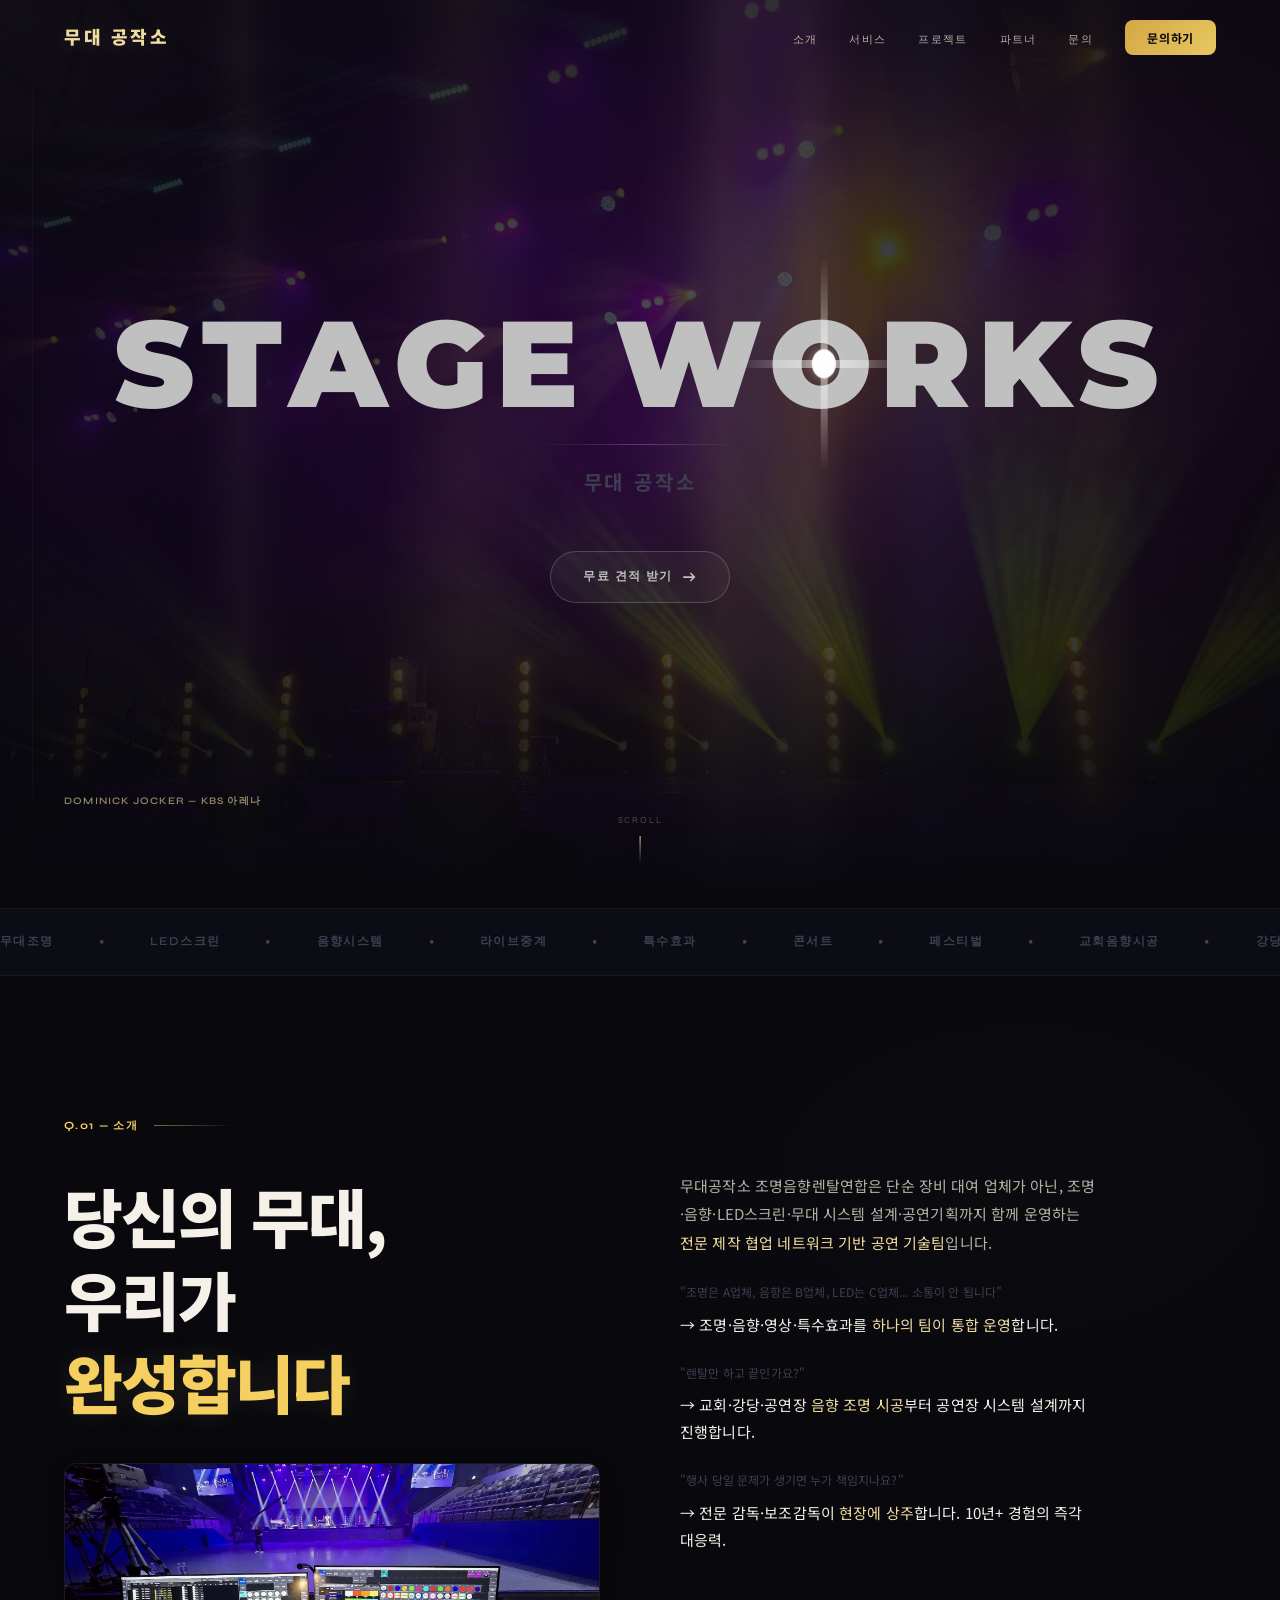
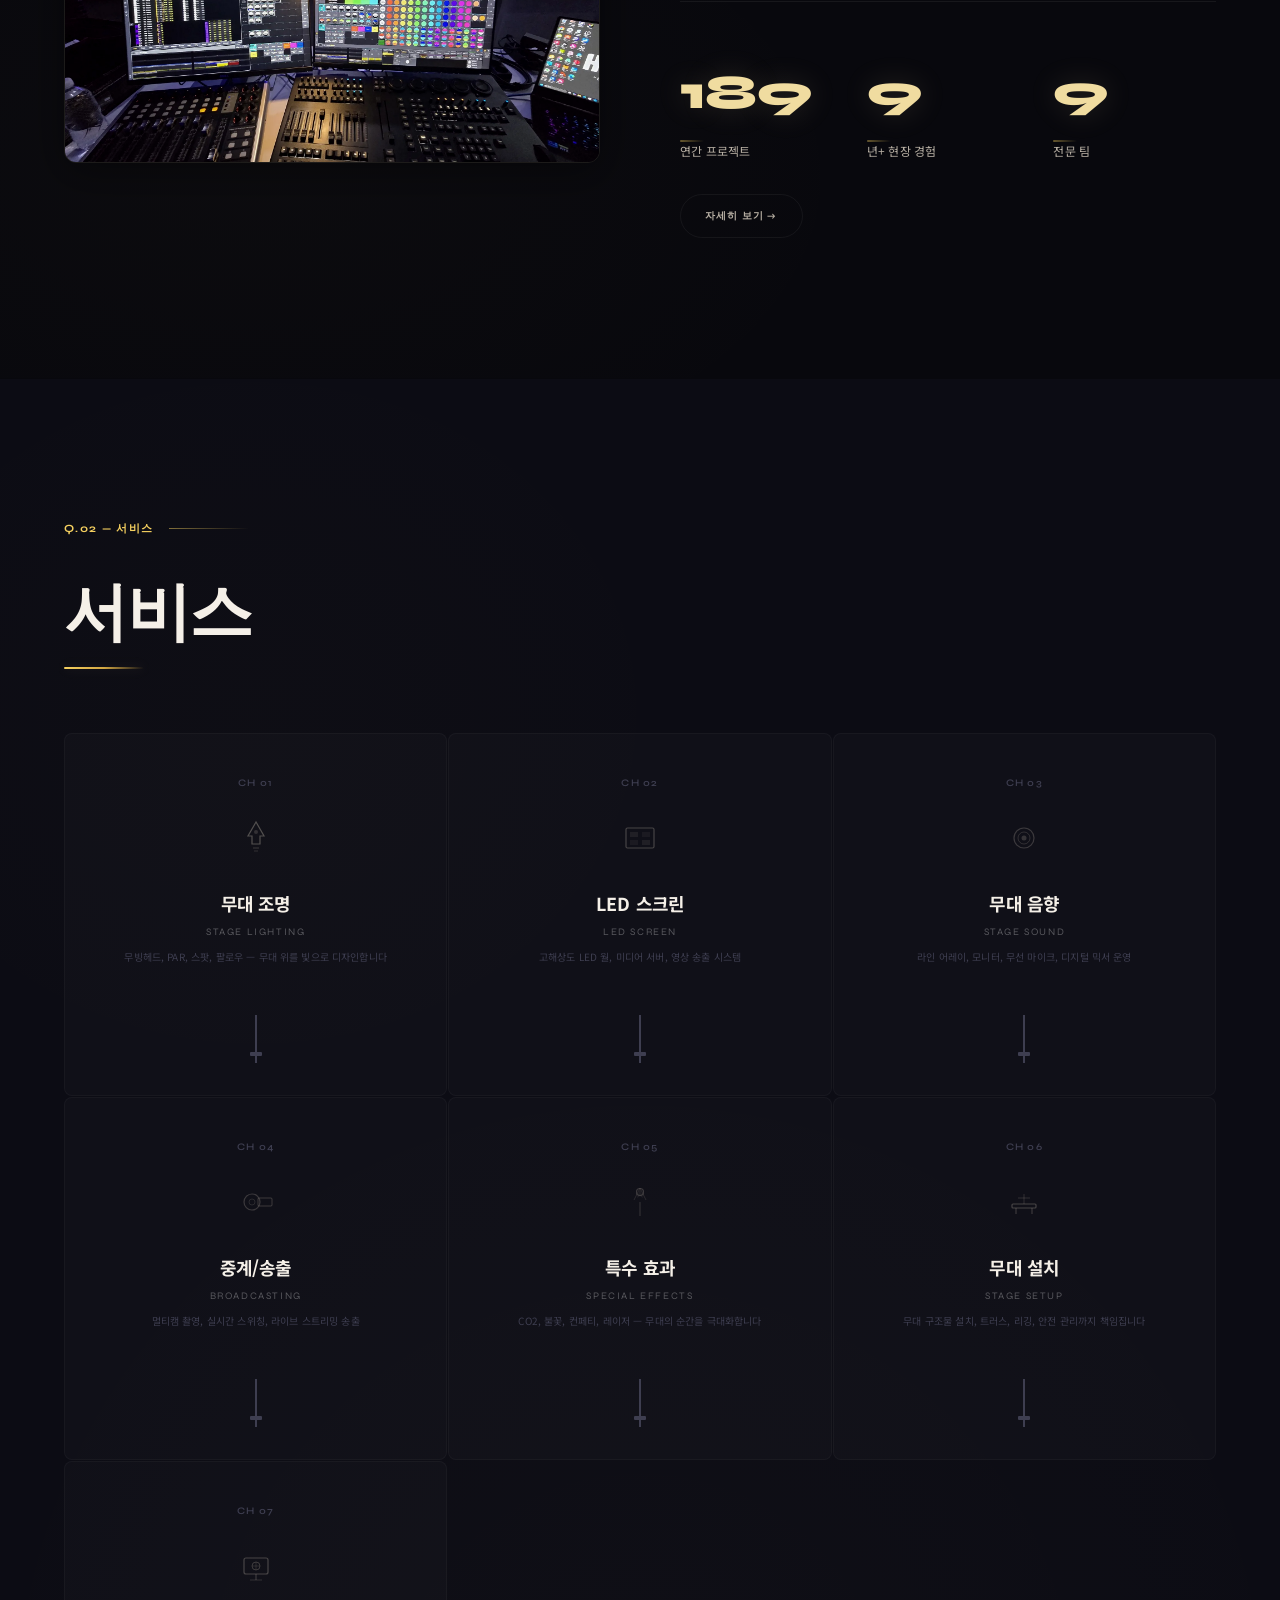
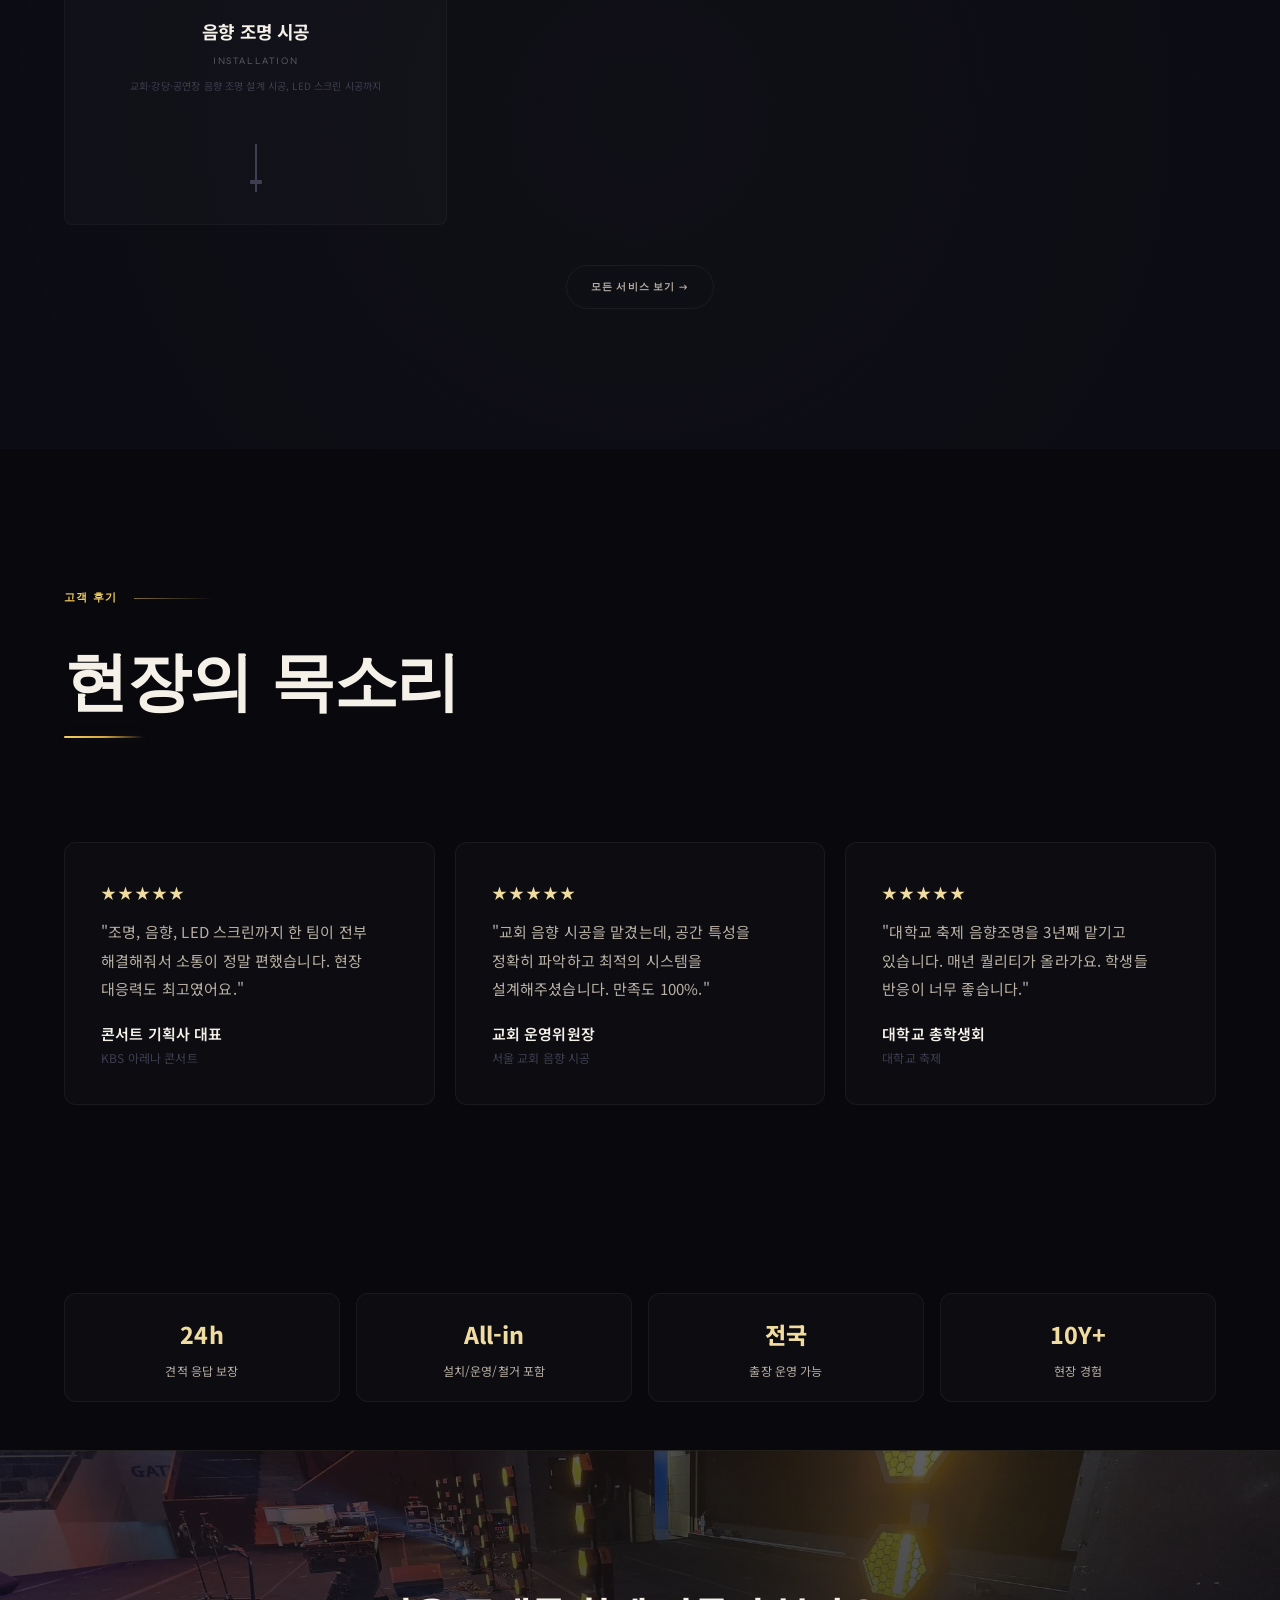
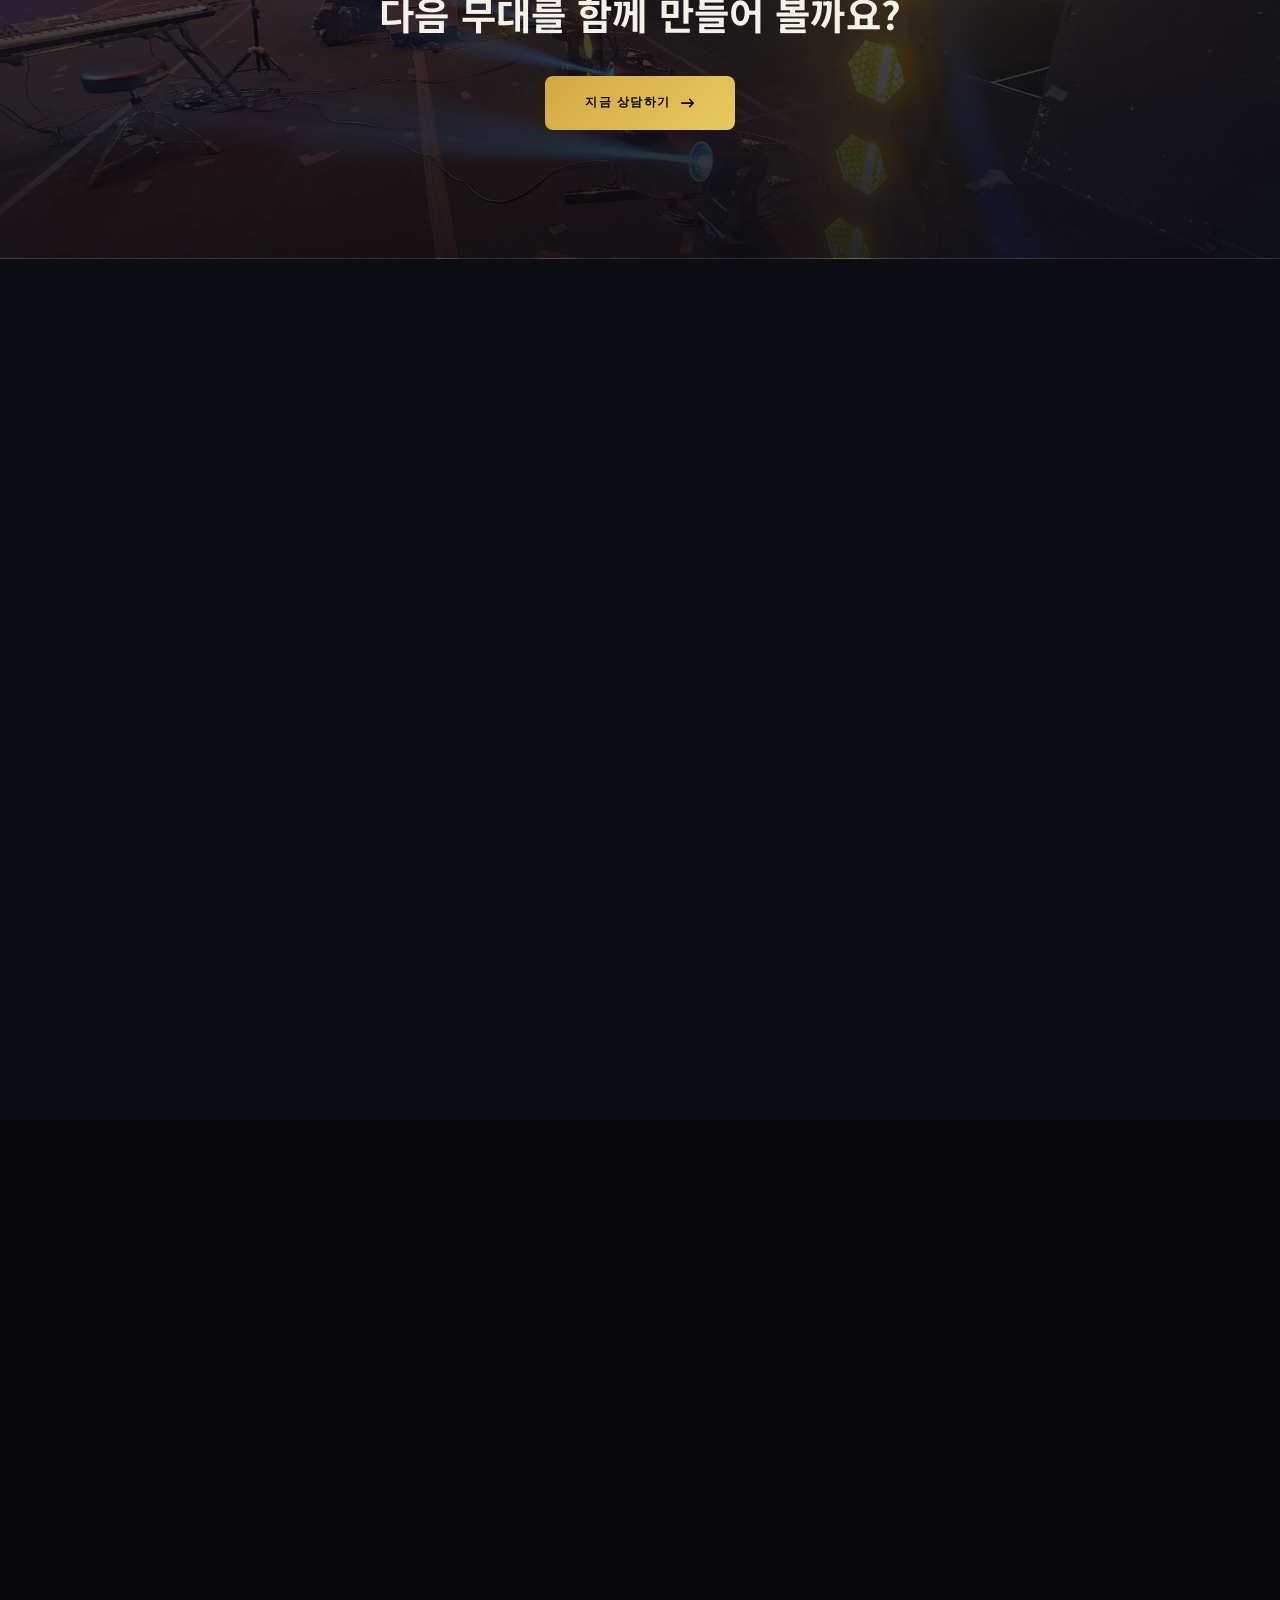
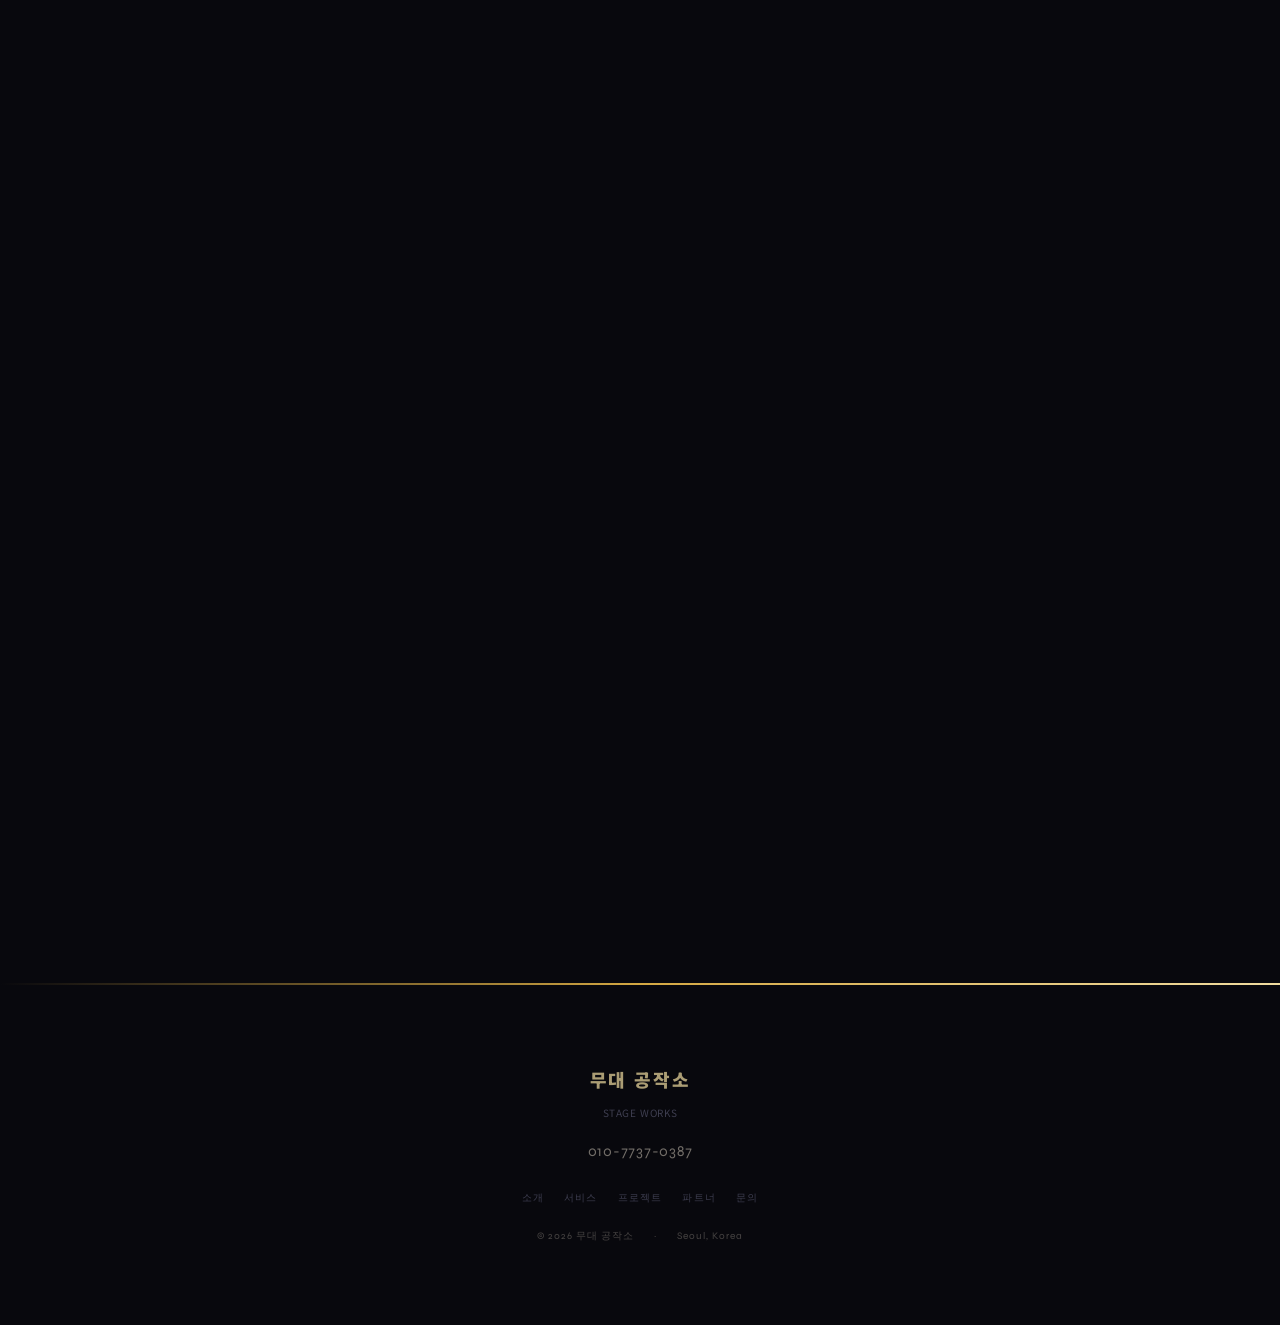
==== commit 47732edd: "Update URLs to stageworks.kr domain" ====
--- a/index.html
+++ b/index.html
@@ -9,21 +9,21 @@
   <meta property="og:description" content="무대공작소 조명음향렌탈연합 — 콘서트·내한공연·야외행사·학교축제 음향 조명 렌탈부터 교회·강당·공연장 시공까지. 자체 공연장 3곳 운영.">
   <meta property="og:type" content="website">
   <meta property="og:locale" content="ko_KR">
-  <meta property="og:url" content="https://stage-workshop.vercel.app">
-  <meta property="og:image" content="https://stage-workshop.vercel.app/assets/og-image.jpg">
+  <meta property="og:url" content="https://stageworks.kr">
+  <meta property="og:image" content="https://stageworks.kr/assets/og-image.jpg">
   <meta property="og:image:width" content="1200">
   <meta property="og:image:height" content="630">
   <meta property="og:image:alt" content="무대 공작소 — 무대 조명, LED 스크린, 음향 시스템 전문 기업">
   <meta name="twitter:card" content="summary_large_image">
   <meta name="twitter:title" content="무대 조명 렌탈 · LED 스크린 · 음향 | 무대 공작소">
   <meta name="twitter:description" content="무대 조명, LED 스크린, 음향 렌탈 전문. 콘서트·기업행사·축제 무대 시스템 통합 운영. 지금 바로 견적 문의하세요.">
-  <meta name="twitter:image" content="https://stage-workshop.vercel.app/assets/og-image.jpg">
+  <meta name="twitter:image" content="https://stageworks.kr/assets/og-image.jpg">
   <meta name="robots" content="index, follow">
   <meta name="theme-color" content="#0a0a0f">
   <meta name="format-detection" content="telephone=yes">
   <meta name="apple-mobile-web-app-capable" content="yes">
   <meta name="apple-mobile-web-app-status-bar-style" content="black-translucent">
-  <link rel="canonical" href="https://stage-workshop.vercel.app">
+  <link rel="canonical" href="https://stageworks.kr">
   <link rel="icon" type="image/svg+xml" href="data:image/svg+xml,%3Csvg xmlns='http://www.w3.org/2000/svg' viewBox='0 0 32 32'%3E%3Crect width='32' height='32' rx='4' fill='%230a0a0f'/%3E%3Ctext x='16' y='21' font-family='system-ui' font-weight='900' font-size='12' fill='%23e8d5a0' text-anchor='middle'%3E무%3C/text%3E%3C/svg%3E">
   <!-- iubenda Cookie Consent -->
   <script type="text/javascript">
@@ -165,7 +165,7 @@
     "name": "무대 공작소",
     "alternateName": "STAGE WORKS",
     "description": "무대공작소 조명음향렌탈연합 — 무대 조명, LED 스크린, 음향 렌탈부터 교회·강당·공연장 음향 조명 시공까지. 콘서트·내한공연·야외행사·학교축제·방송촬영 통합 무대 시스템 전문팀. 자체 공연장 3곳 운영. 연간 200+ 프로젝트.",
-    "url": "https://stage-workshop.vercel.app",
+    "url": "https://stageworks.kr",
     "telephone": "+82-10-7737-0387",
     "address": {
       "@type": "PostalAddress",
@@ -189,7 +189,7 @@
       {
         "@type": "ContactPoint",
         "contactType": "sales",
-        "url": "https://stage-workshop.vercel.app/contact",
+        "url": "https://stageworks.kr/contact",
         "availableLanguage": ["Korean"]
       }
     ],
@@ -199,7 +199,7 @@
       "@type": "Country",
       "name": "KR"
     },
-    "image": "https://stage-workshop.vercel.app/assets/og-image.jpg",
+    "image": "https://stageworks.kr/assets/og-image.jpg",
     "priceRange": "₩₩₩",
     "aggregateRating": {
       "@type": "AggregateRating",
@@ -414,7 +414,7 @@
     "@type": "WebSite",
     "name": "무대 공작소",
     "alternateName": "STAGE WORKS",
-    "url": "https://stage-workshop.vercel.app"
+    "url": "https://stageworks.kr"
   }
   </script>
 
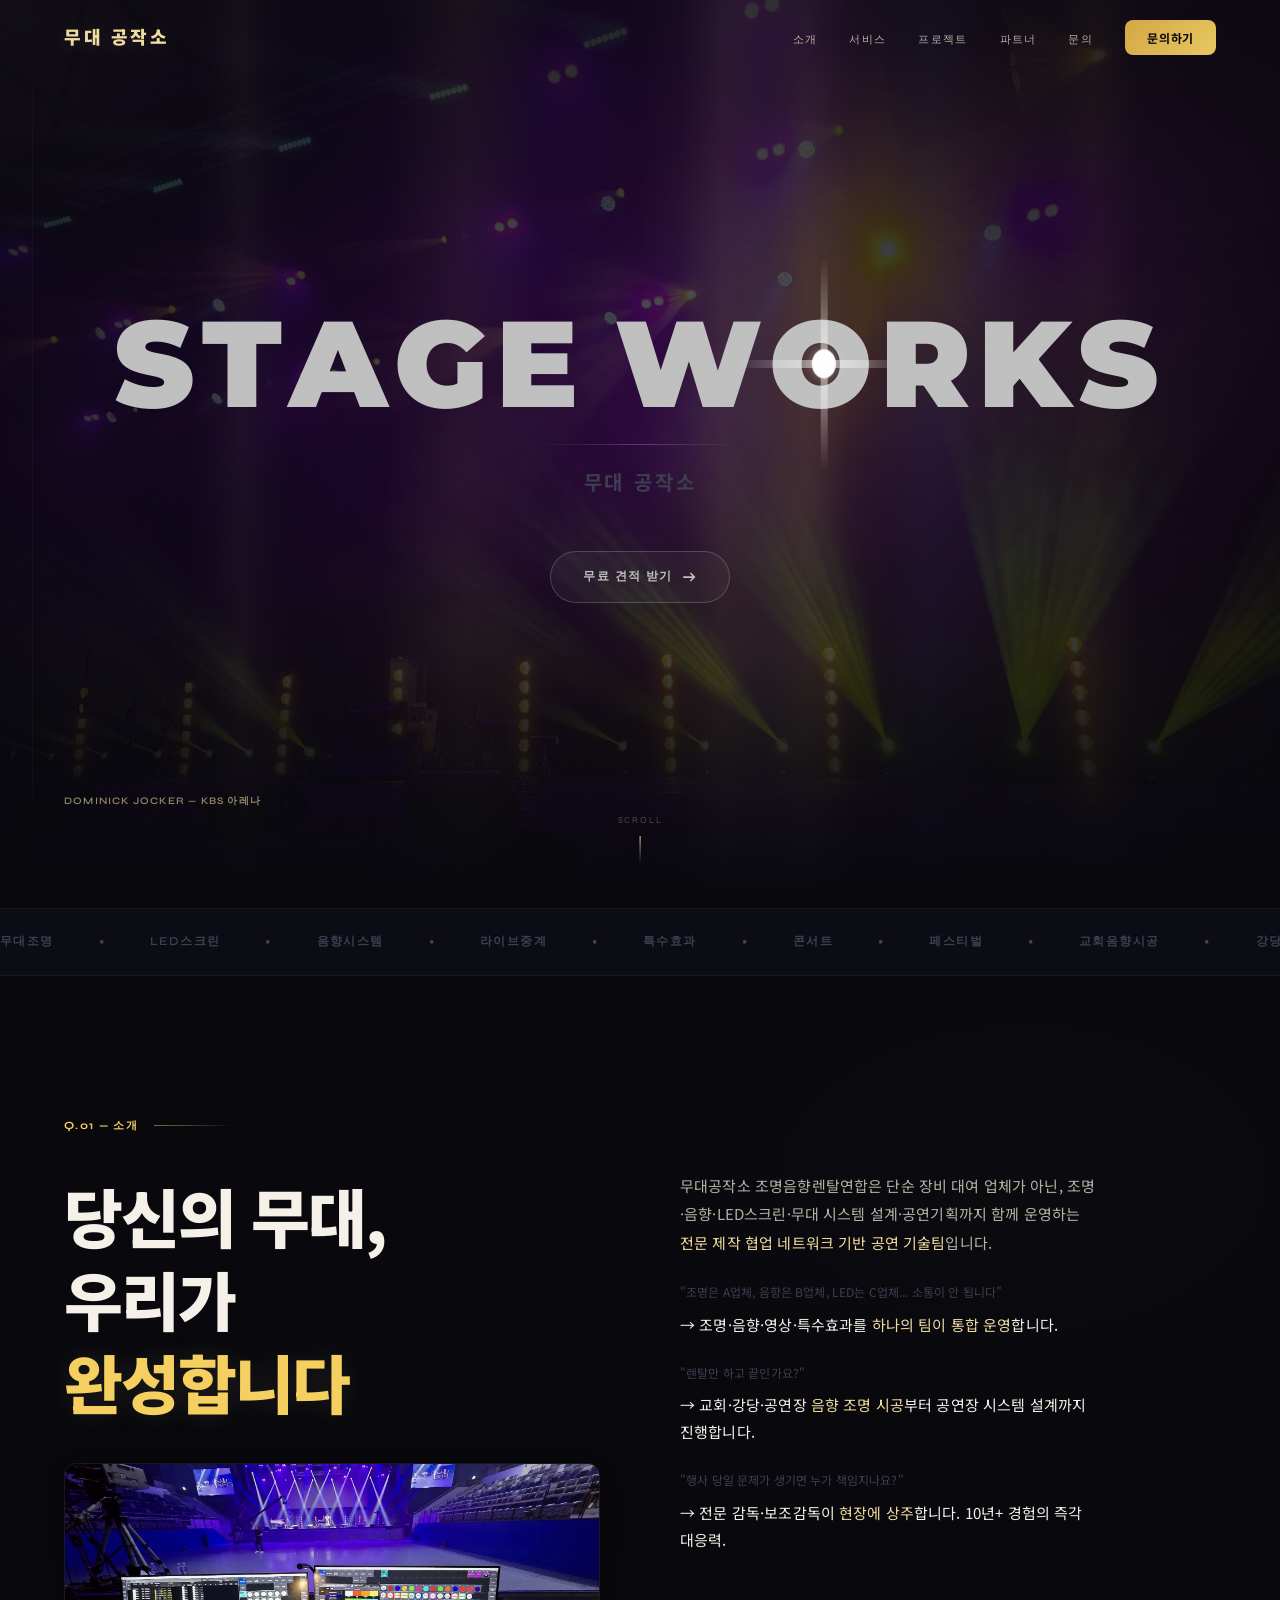
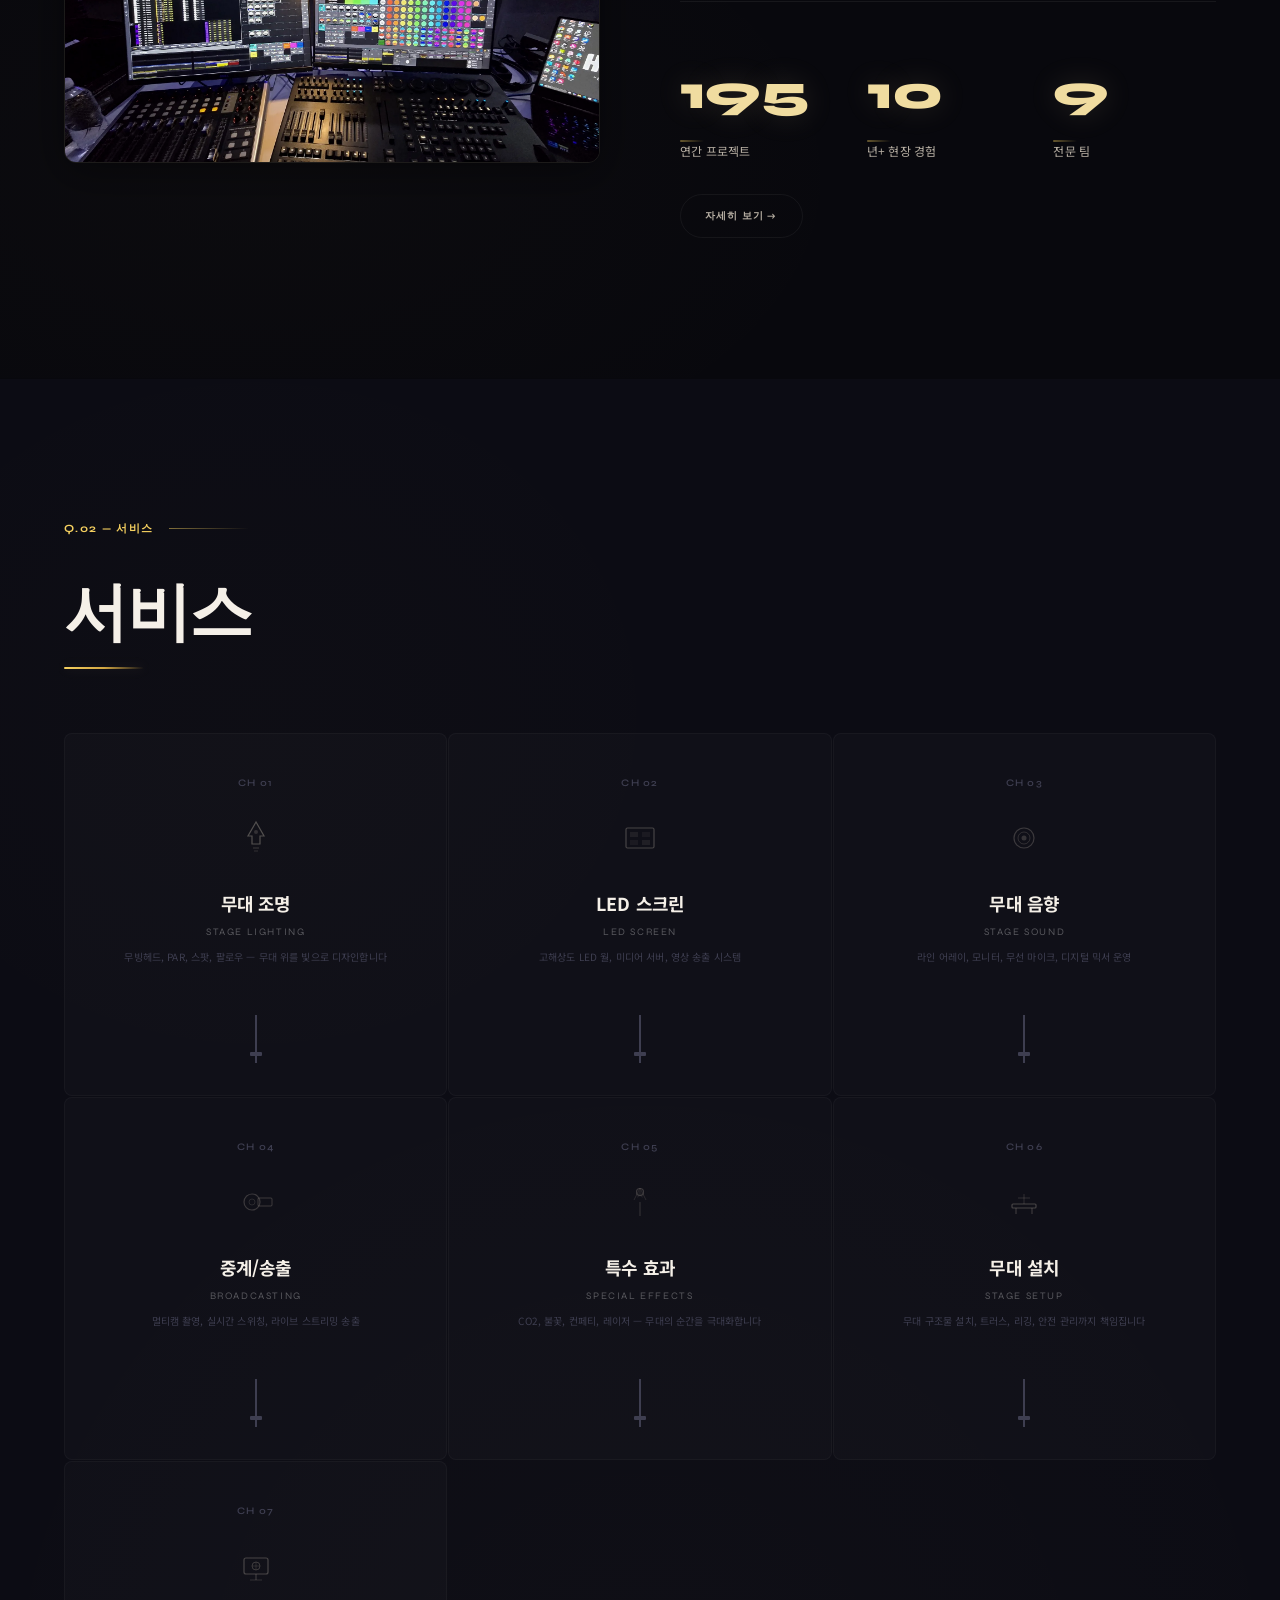
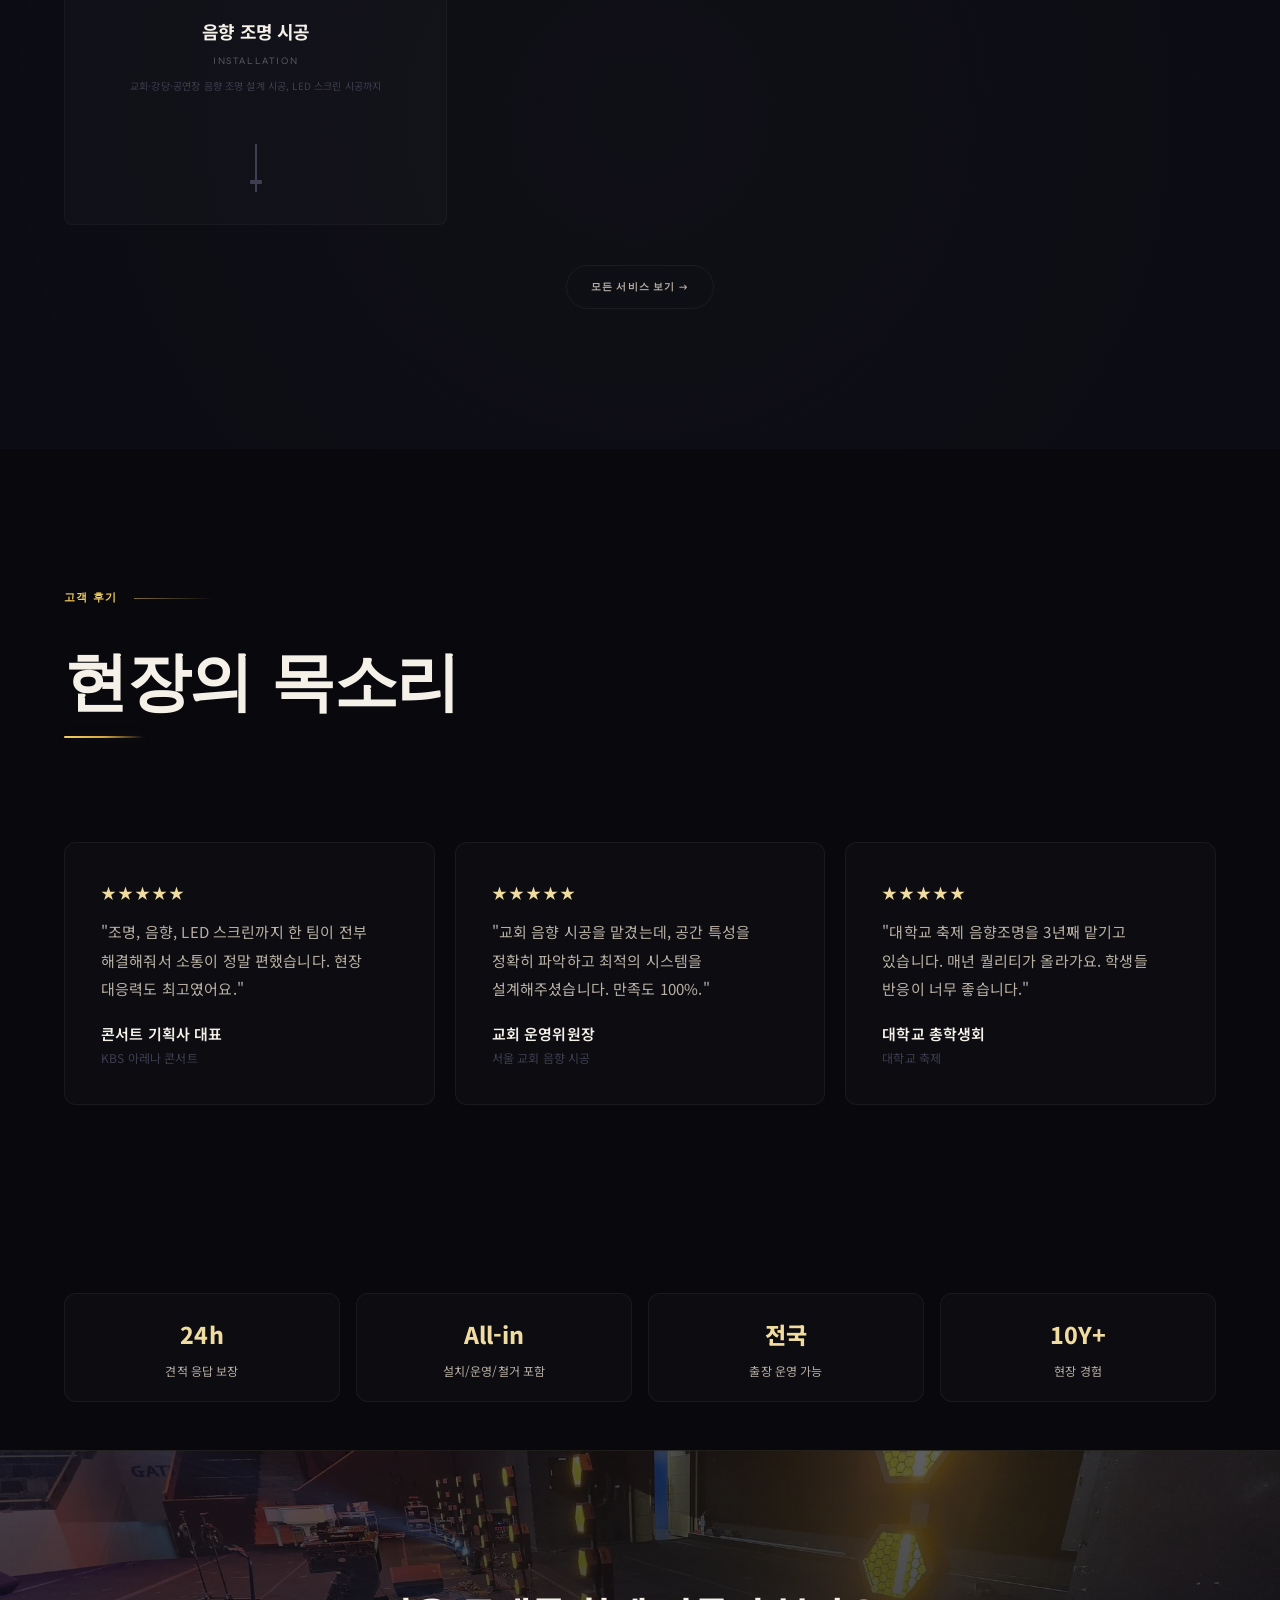
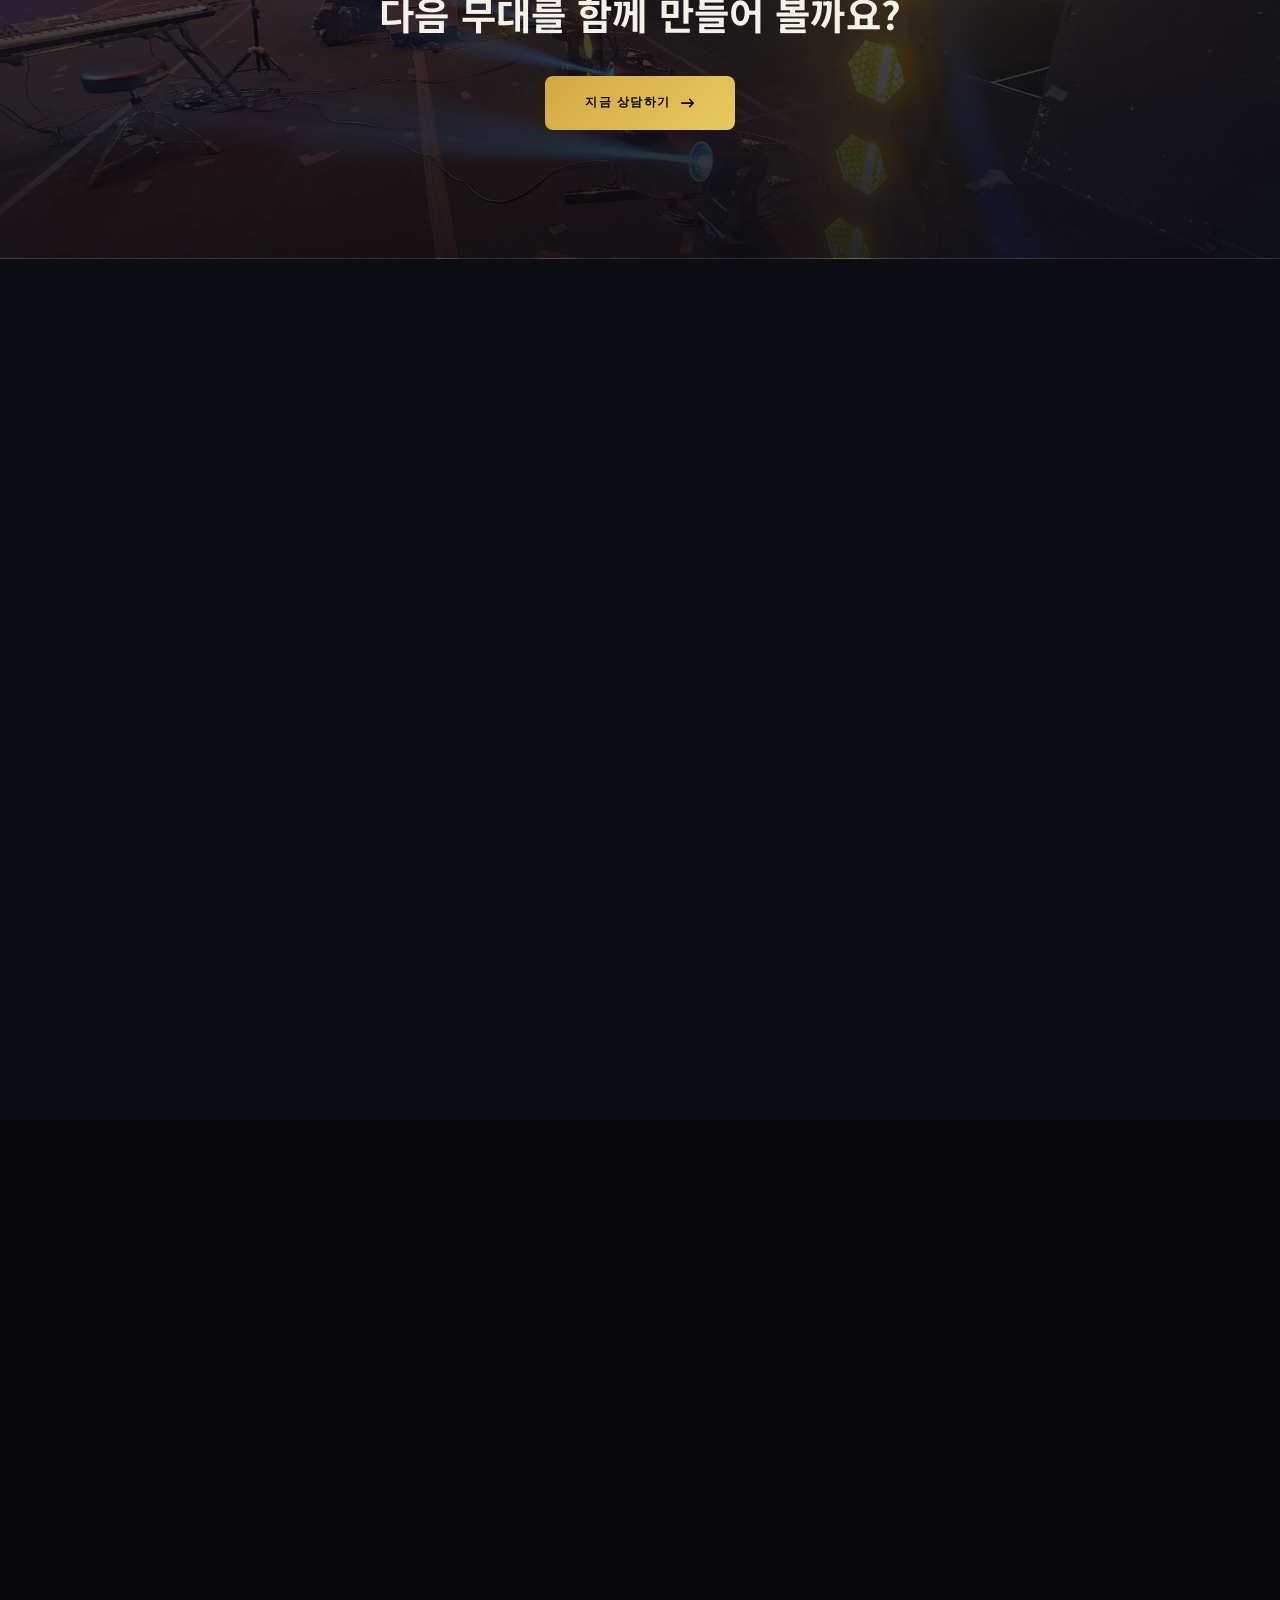
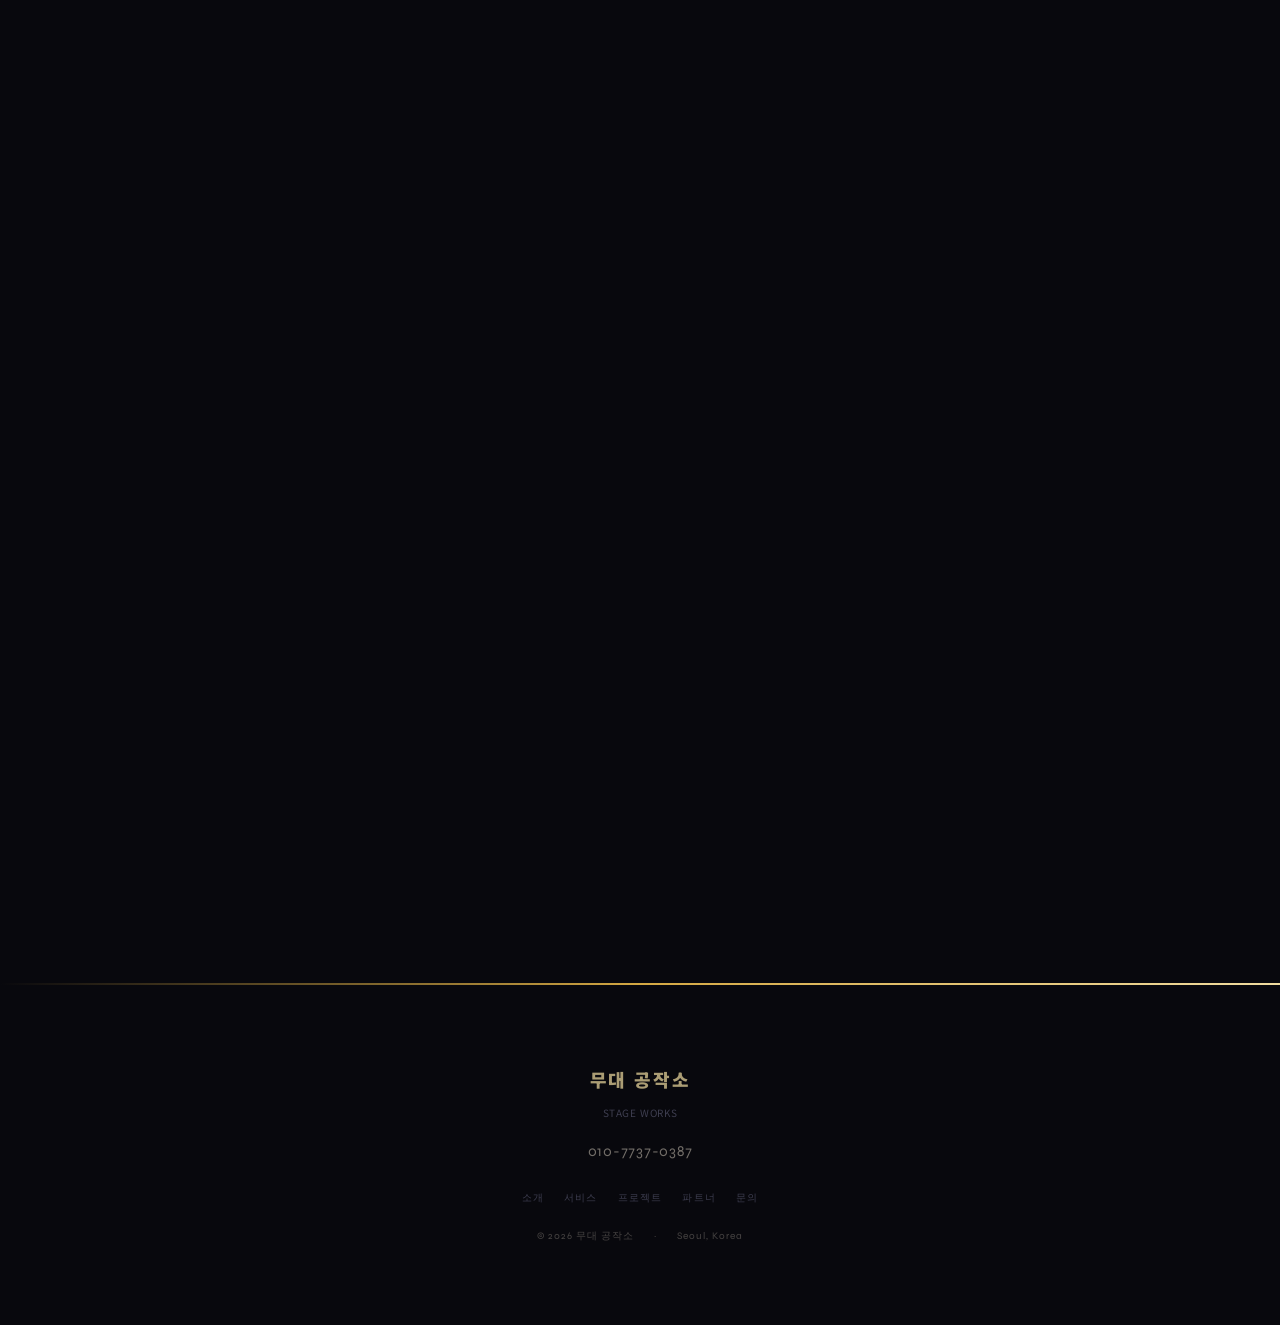
==== commit dd9c859a: "SEO: add robots.txt, sitemap.xml, vercel.json + SPA fallback content - robots.txt: allow all crawler" ====
--- a/index.html
+++ b/index.html
@@ -125,8 +125,46 @@
   </header>
 
   <main id="app" aria-label="메인 콘텐츠">
-    <!-- SPA content rendered here -->
-  </div>
+    <!-- SEO fallback content (read by crawlers without JS; replaced by app.js on load) -->
+    <section>
+      <h1>무대공작소 조명음향렌탈연합 — 무대 조명·음향·LED 스크린 렌탈 및 시공</h1>
+      <p>무대공작소 조명음향렌탈연합은 야외행사, 학교축제, 콘서트, 내한공연, 기업행사, 방송촬영, 교회 및 대강당 음향렌탈, 조명렌탈, LED스크린 렌탈 및 시공까지 진행하는 통합 무대 시스템 전문팀입니다. 단순 장비 대여 업체가 아닌, 조명·음향·LED스크린·무대 시스템 설계·공연기획까지 함께 운영하는 전문 제작 협업 네트워크 기반 공연 기술팀입니다.</p>
+      <p>연간 200건 이상의 프로젝트를 수행하며, 10년+ 현장 경험을 보유한 9개 전문 팀이 통합 운영합니다. 홍대 온맘씨어터(100석), 홍대 가온라이팅(70석), 목동 공연장(600석·회전무대) 등 자체 공연장 3곳을 직접 운영하는 제작팀입니다.</p>
+
+      <h2>주요 서비스</h2>
+      <ul>
+        <li><a href="/services/lighting">무대 조명 렌탈</a> — 무빙헤드, PAR 라이트, 스팟, 팔로우 스팟. 조명감독 상주. 50만원 ~ 230만원 패키지.</li>
+        <li><a href="/services/led">LED 스크린 렌탈</a> — P2.6 / P3.9 / P4.8 고해상도 LED 패널, 미디어 서버. 실내외 겸용.</li>
+        <li><a href="/services/sound">무대 음향 렌탈</a> — 타소 라인어레이, 마이다스 M32R 콘솔, 젠하이져 무선마이크. 80만원 ~ 250만원 패키지.</li>
+        <li><a href="/services/broadcast">중계/송출 서비스</a> — 멀티캠 촬영, 실시간 스위칭, 라이브 스트리밍.</li>
+        <li><a href="/services/sfx">특수 효과 연출</a> — CO2 제트, 불꽃, 컨페티, 레이저, 헤이즈.</li>
+        <li><a href="/services/stage">무대 설치</a> — 무대 구조물, 트러스, 리깅, 백드롭, 안전 관리.</li>
+        <li><a href="/services/install">음향 조명 시공</a> — 교회·강당·공연장·대학교 강당 시스템 설계 시공.</li>
+      </ul>
+
+      <h2>대표 프로젝트</h2>
+      <ul>
+        <li><a href="/portfolio/dominick">Dominick Jocker "One Love Night" — KBS 아레나 콘서트</a></li>
+        <li><a href="/portfolio/dujeonku">두쫀쿠 콘서트 — 상암 숲 콜로세움</a></li>
+        <li><a href="/portfolio/hiromi">Hiromi's Sonicwonder 2026 내한공연 — 마포아트센터</a></li>
+        <li><a href="/portfolio/kanoimiyu">카노이미유(KANO MIYU) 내한 콘서트</a></li>
+        <li><a href="/portfolio/fourplay">포플레이 & 밥 제임스 내한공연</a></li>
+        <li><a href="/portfolio/hamchunho">함춘호 & 송창식 콘서트</a></li>
+        <li><a href="/portfolio/finkl">JTBC 캠핑클럽 핑클 무대</a></li>
+        <li><a href="/portfolio/koreauniv">고려대학교 공과대학 60주년 기념행사</a></li>
+        <li><a href="/portfolio/ailee">딩고 에일리 뮤직비디오 촬영</a></li>
+        <li><a href="/portfolio">전체 프로젝트 보기</a></li>
+      </ul>
+
+      <h2>대표 레퍼런스</h2>
+      <p>KBS 아레나, 상암 숲 콜로세움, 마포아트센터, 아트센터 인천, 부천시민회관 등 대형 공연장 실적 보유. 믹스나인, 겁없는 녀석들, 쇼미더머니 시즌6 게릴라 콘서트, 힐송 내한공연 예배, 예수전도단 크리스마스 앨범 뮤비촬영 등 방송·프로젝트 참여.</p>
+
+      <h2>견적 문의</h2>
+      <p>전화: <a href="tel:+8201077370387">010-7737-0387</a> · 24시간 이내 견적 응답 보장 · 전국 출장 가능 · 설치/운영/철거 포함 · <a href="/contact">견적 문의하기</a></p>
+
+      <p><a href="/about">회사 소개</a> · <a href="/services">서비스 전체</a> · <a href="/portfolio">프로젝트</a> · <a href="/team">파트너</a> · <a href="/contact">문의하기</a></p>
+    </section>
+  </main>
 
   <!-- Lightbox (legacy, used from home page) -->
   <div class="lightbox" id="lightbox" role="dialog" aria-label="프로젝트 갤러리">
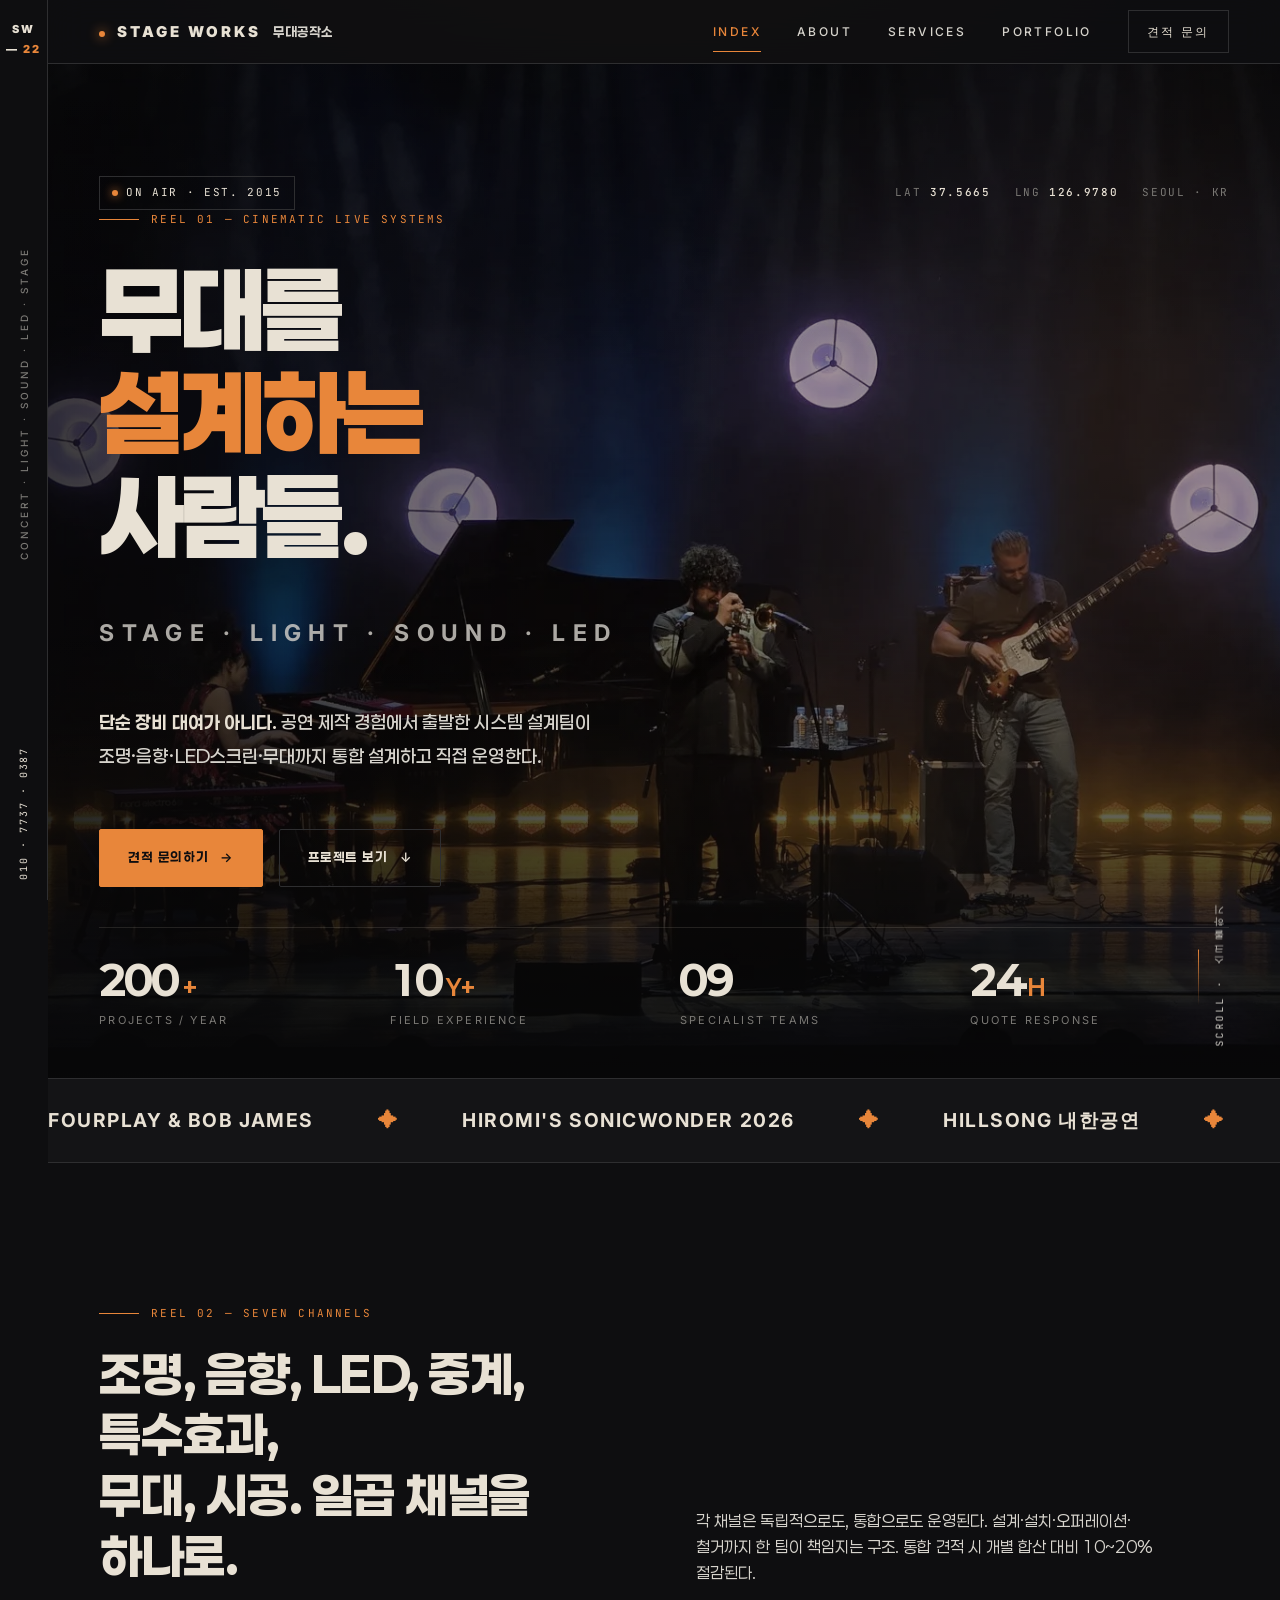
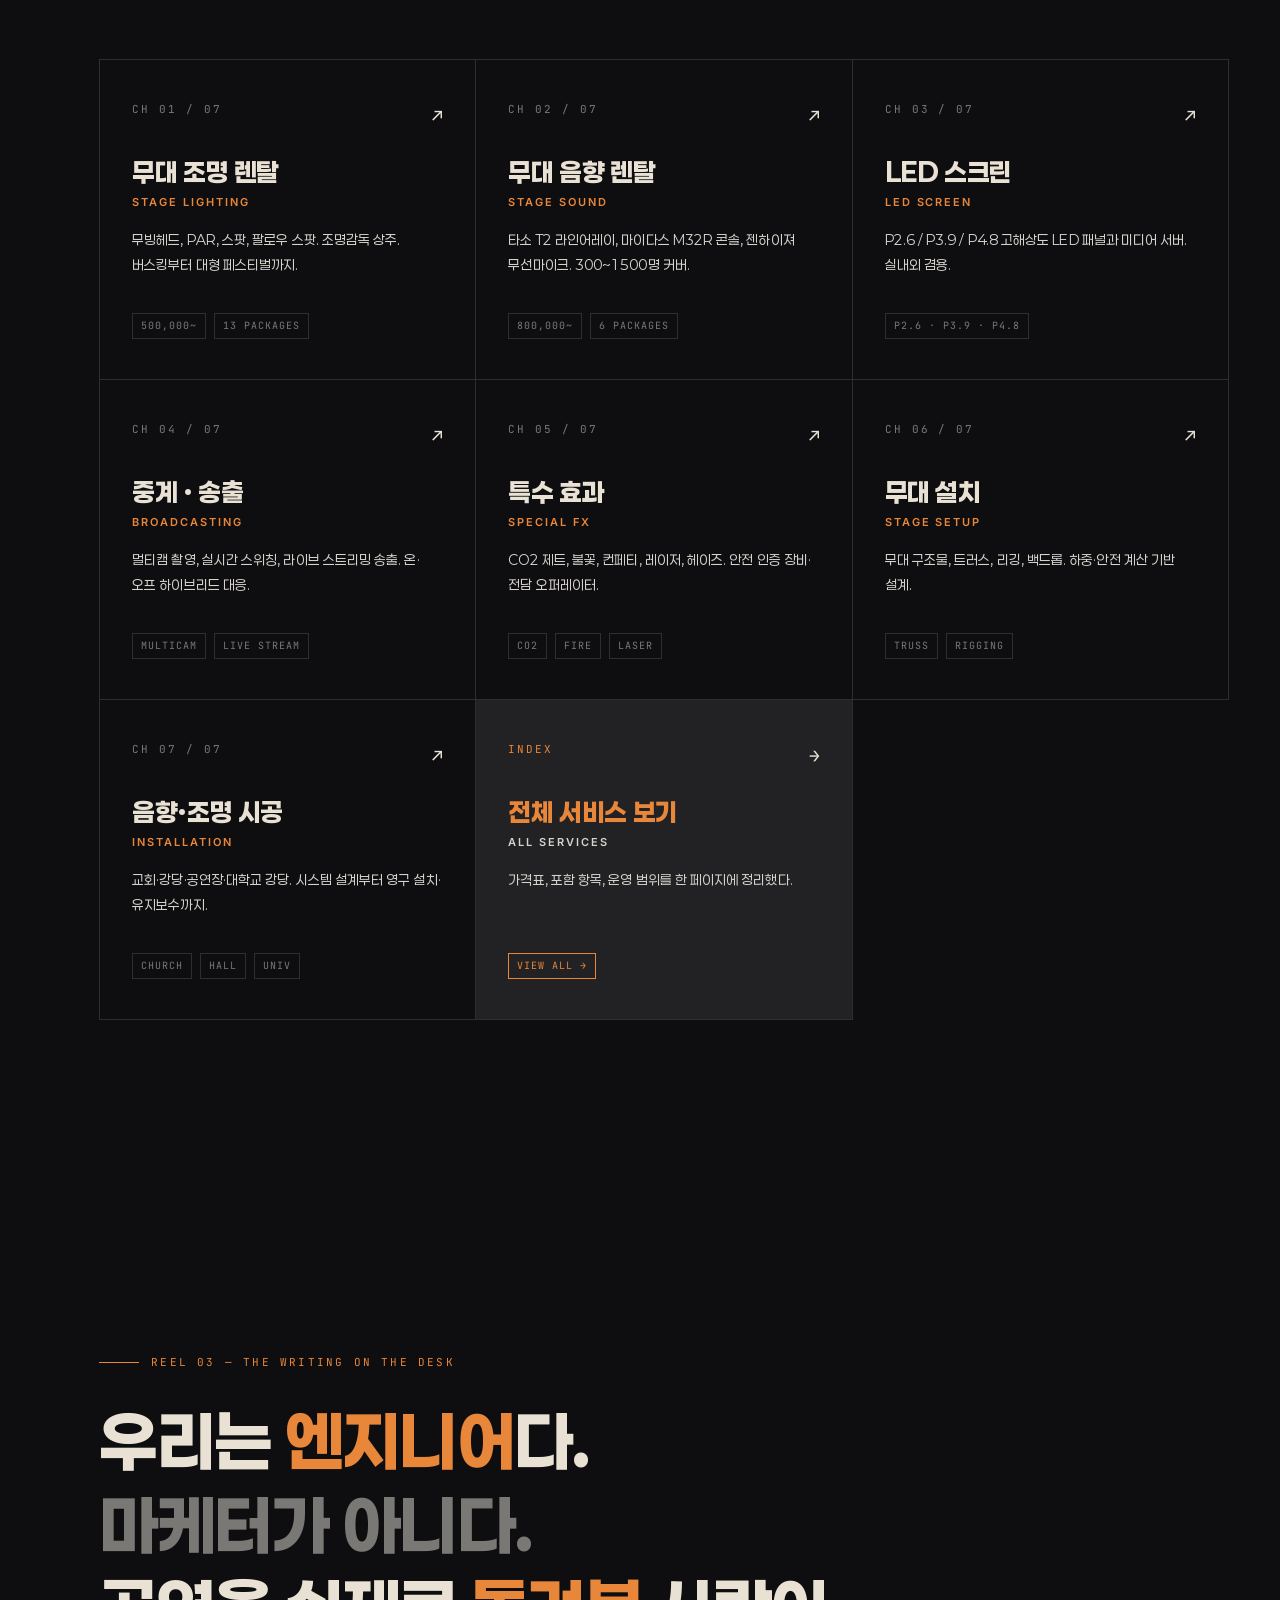
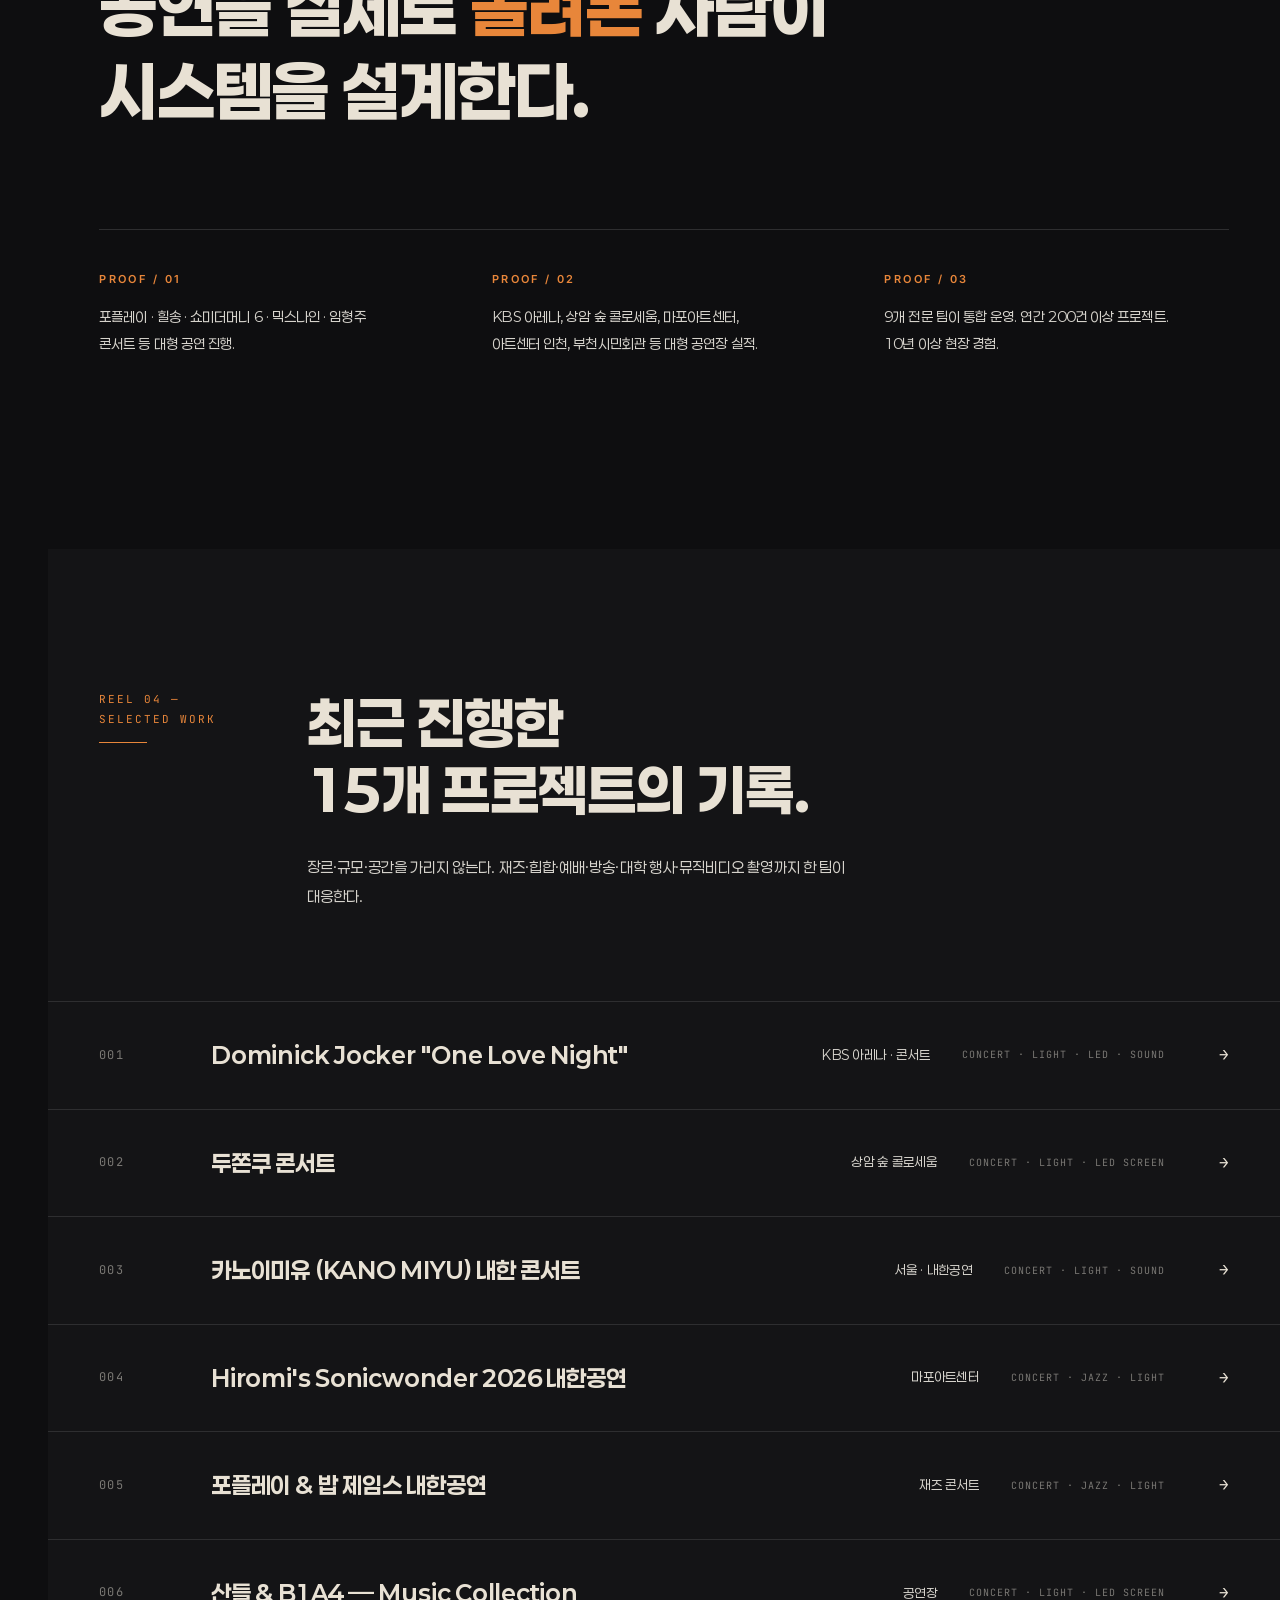
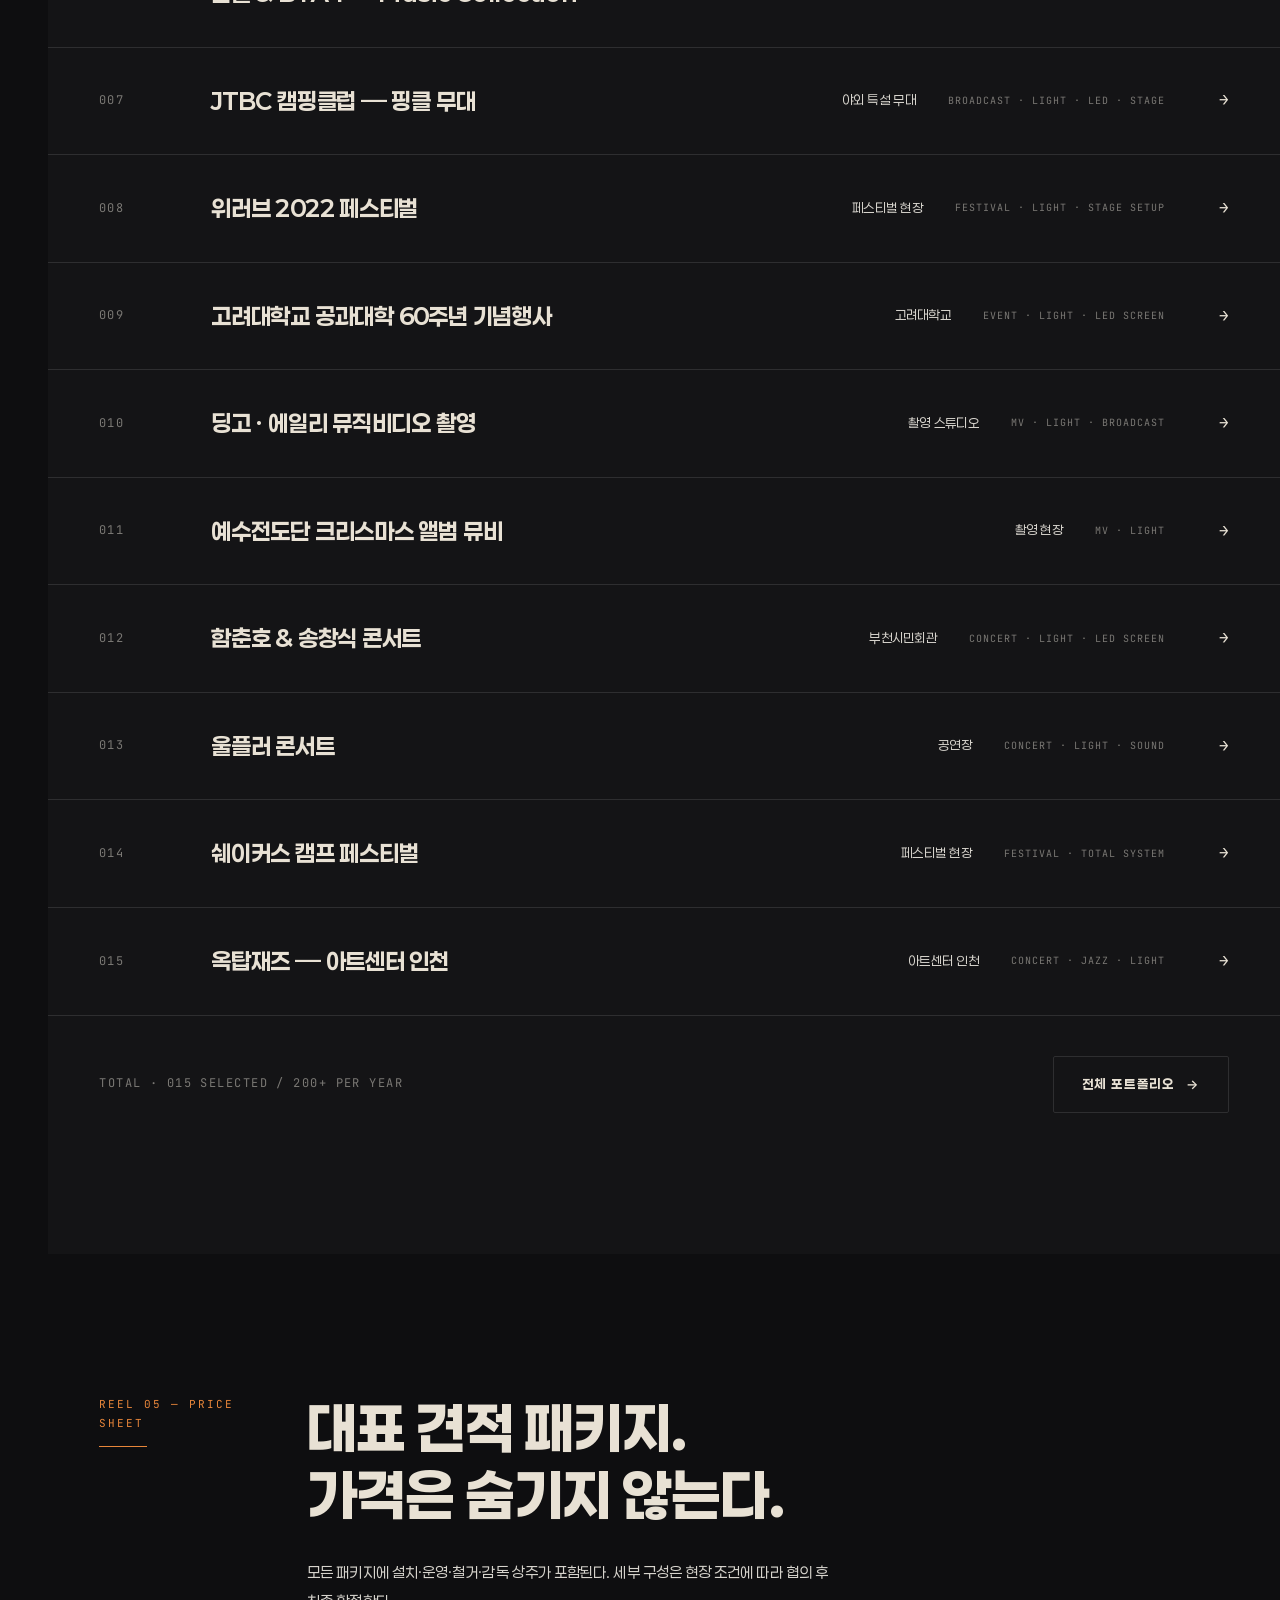
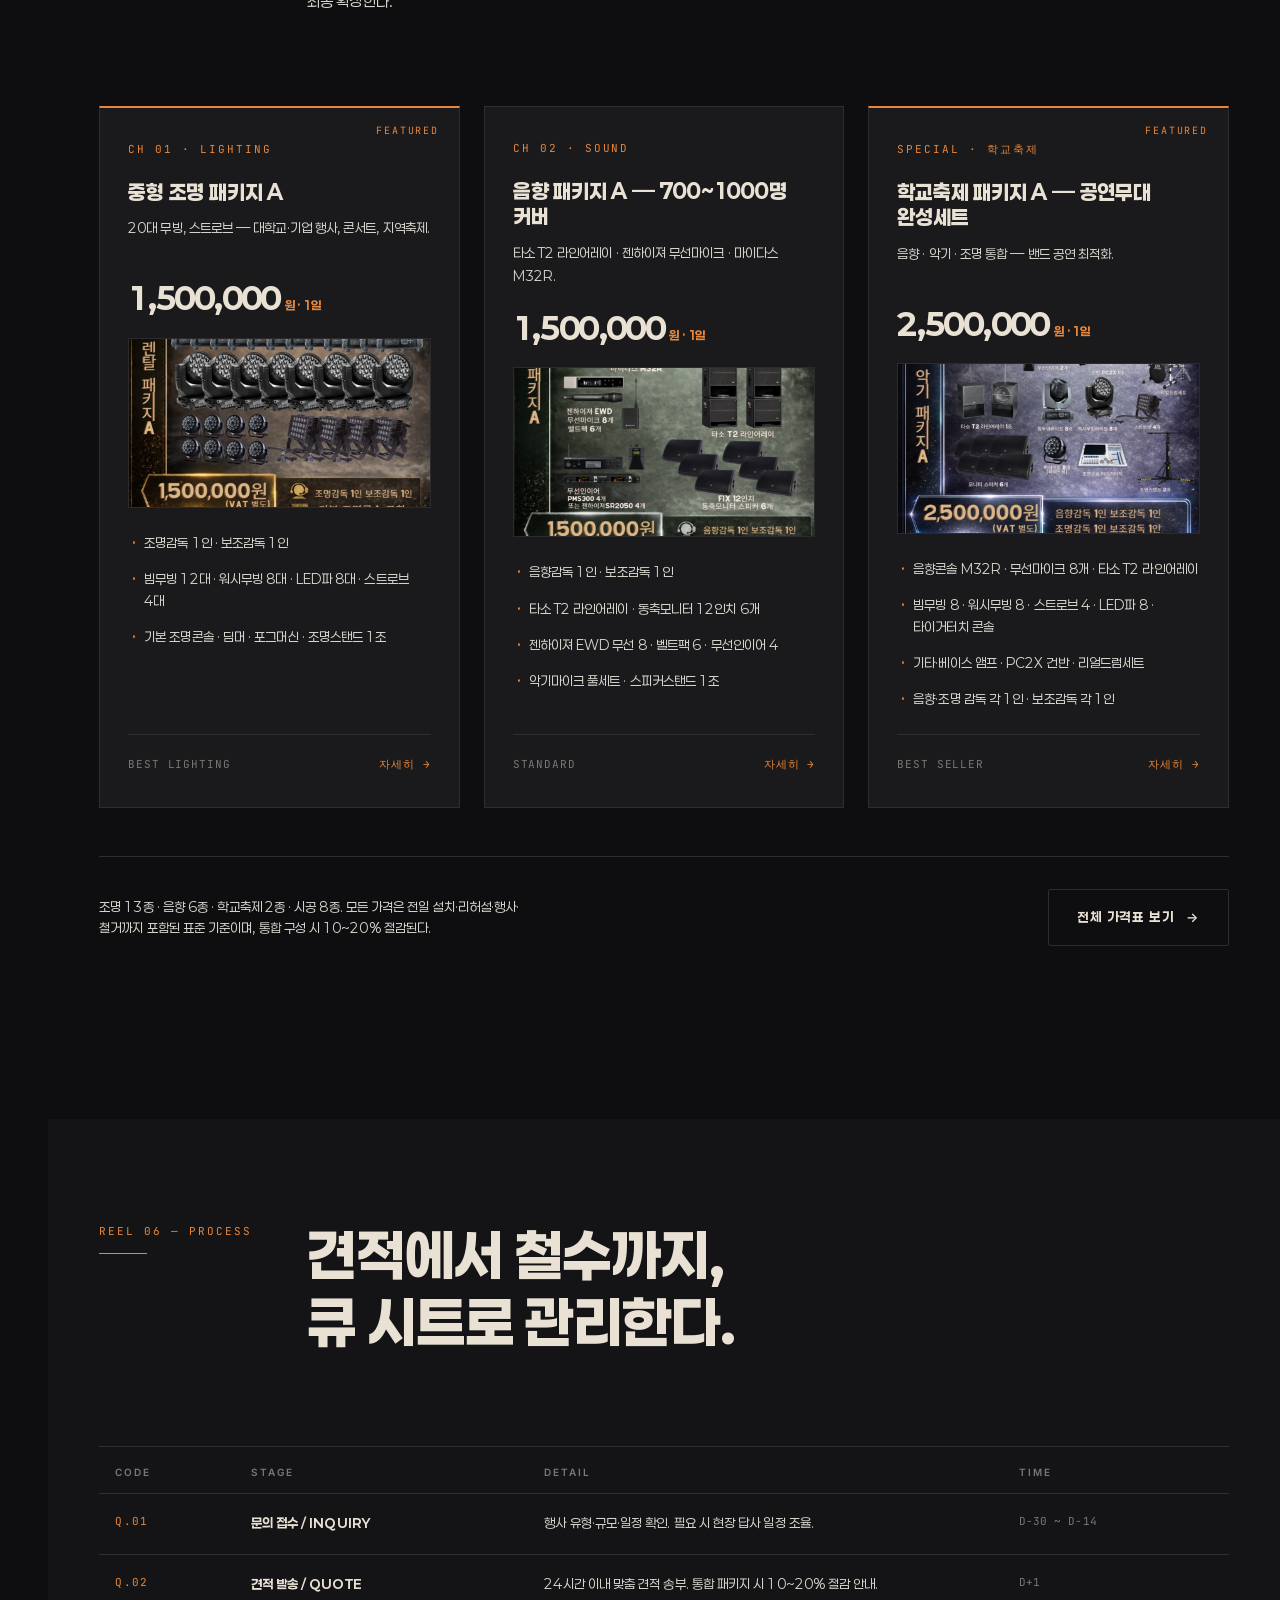
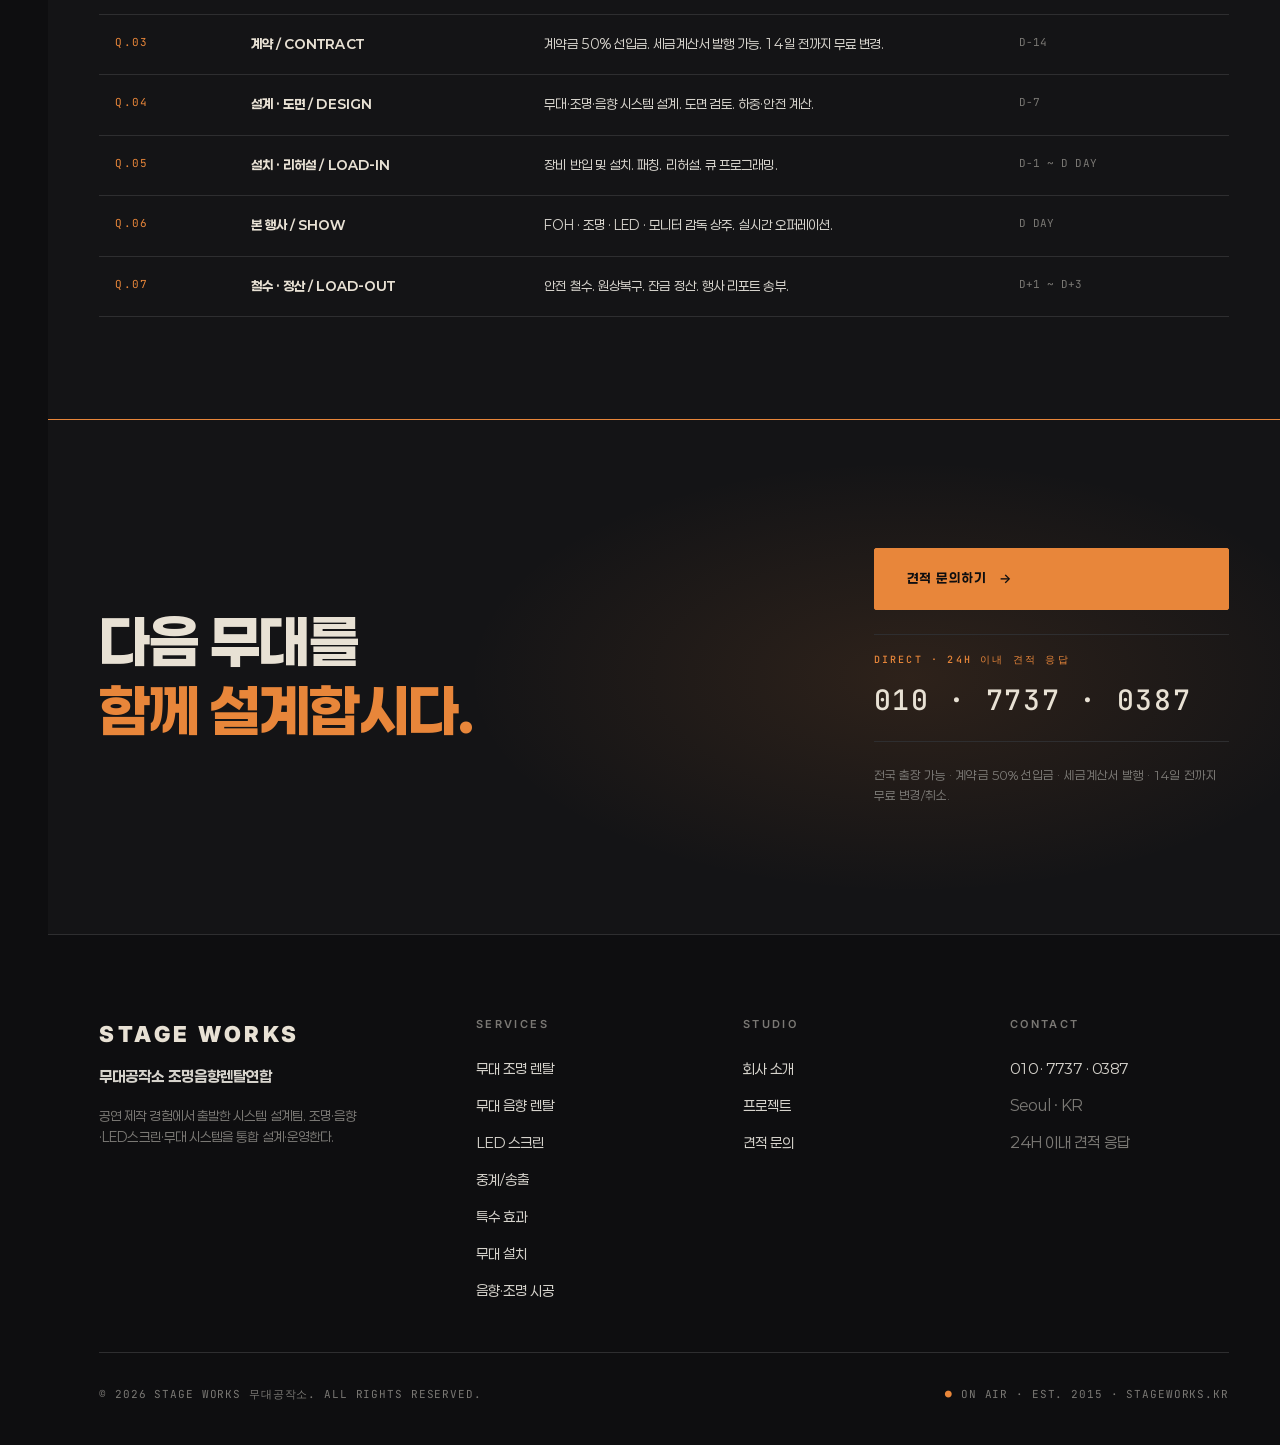
==== commit 0cade615: "Rebuild site with multi-page structure and SEO metadata - Replace SPA index with 5 static pages (ind" ====
--- a/index.html
+++ b/index.html
@@ -1,462 +1,1126 @@
 <!DOCTYPE html>
 <html lang="ko">
 <head>
-  <meta charset="UTF-8">
-  <meta name="viewport" content="width=device-width, initial-scale=1.0, viewport-fit=cover">
-  <title>무대 조명 음향 렌탈 · LED 스크린 · 시공 | 무대공작소 조명음향렌탈연합</title>
-  <meta name="description" content="무대공작소 조명음향렌탈연합 — 콘서트·내한공연·야외행사·학교축제 음향 조명 렌탈, 교회·강당·공연장 시공, 자체 공연장 운영. 010-7737-0387">
-  <meta property="og:title" content="무대 조명 음향 렌탈 · LED 스크린 · 시공 | 무대공작소 조명음향렌탈연합">
-  <meta property="og:description" content="무대공작소 조명음향렌탈연합 — 콘서트·내한공연·야외행사·학교축제 음향 조명 렌탈부터 교회·강당·공연장 시공까지. 자체 공연장 3곳 운영.">
-  <meta property="og:type" content="website">
-  <meta property="og:locale" content="ko_KR">
-  <meta property="og:url" content="https://stageworks.kr">
-  <meta property="og:image" content="https://stageworks.kr/assets/og-image.jpg">
-  <meta property="og:image:width" content="1200">
-  <meta property="og:image:height" content="630">
-  <meta property="og:image:alt" content="무대 공작소 — 무대 조명, LED 스크린, 음향 시스템 전문 기업">
-  <meta name="twitter:card" content="summary_large_image">
-  <meta name="twitter:title" content="무대 조명 렌탈 · LED 스크린 · 음향 | 무대 공작소">
-  <meta name="twitter:description" content="무대 조명, LED 스크린, 음향 렌탈 전문. 콘서트·기업행사·축제 무대 시스템 통합 운영. 지금 바로 견적 문의하세요.">
-  <meta name="twitter:image" content="https://stageworks.kr/assets/og-image.jpg">
-  <meta name="robots" content="index, follow">
-  <meta name="theme-color" content="#0a0a0f">
-  <meta name="format-detection" content="telephone=yes">
-  <meta name="apple-mobile-web-app-capable" content="yes">
-  <meta name="apple-mobile-web-app-status-bar-style" content="black-translucent">
-  <link rel="canonical" href="https://stageworks.kr">
-  <link rel="icon" type="image/svg+xml" href="data:image/svg+xml,%3Csvg xmlns='http://www.w3.org/2000/svg' viewBox='0 0 32 32'%3E%3Crect width='32' height='32' rx='4' fill='%230a0a0f'/%3E%3Ctext x='16' y='21' font-family='system-ui' font-weight='900' font-size='12' fill='%23e8d5a0' text-anchor='middle'%3E무%3C/text%3E%3C/svg%3E">
-  <!-- iubenda Cookie Consent -->
-  <script type="text/javascript">
-    var _iub = _iub || [];
-    _iub.csConfiguration = {"siteId":4466261,"cookiePolicyId":38949627,"lang":"ko","storage":{"useSiteId":true}};
-  </script>
-  <script type="text/javascript" src="https://cs.iubenda.com/autoblocking/4466261.js" defer></script>
-  <script type="text/javascript" src="//cdn.iubenda.com/cs/gpp/stub.js" defer></script>
-  <script type="text/javascript" src="//cdn.iubenda.com/cs/iubenda_cs.js" charset="UTF-8" async></script>
-  <!-- GA4 -->
-  <script async src="https://www.googletagmanager.com/gtag/js?id=G-PRB6SWWX8E"></script>
-  <script>
-    window.dataLayer = window.dataLayer || [];
-    function gtag(){dataLayer.push(arguments);}
-    gtag('js', new Date());
-    gtag('config', 'G-PRB6SWWX8E');
-  </script>
-  <link rel="preconnect" href="https://fonts.googleapis.com">
-  <link rel="preconnect" href="https://fonts.gstatic.com" crossorigin>
-  <link rel="dns-prefetch" href="https://www.googletagmanager.com">
-  <link rel="dns-prefetch" href="https://api.web3forms.com">
-  <link rel="preload" as="image" href="/assets/hiromi/stage-03.webp" fetchpriority="high">
-  <link rel="preload" as="image" href="/assets/dominick/new-01.webp" fetchpriority="high">
-  <link href="https://fonts.googleapis.com/css2?family=Montserrat:wght@700;800;900&family=Noto+Sans+KR:wght@400;500;700&family=Syne:wght@400;500;600;700;800&display=swap" rel="stylesheet">
-  <style>@font-face{font-family:'Noto Sans KR';font-display:swap;}@font-face{font-family:'Syne';font-display:swap;}@font-face{font-family:'Montserrat';font-display:swap;}</style>
-  <link rel="stylesheet" href="/assets/css/main.css?v=1">
+<meta charset="UTF-8">
+<meta name="viewport" content="width=device-width, initial-scale=1.0">
+<title>STAGE WORKS 무대공작소 · 조명 · 음향 · LED · 무대 시스템</title>
+<meta name="description" content="무대공작소 조명음향렌탈연합 — 콘서트·내한공연·야외행사·학교축제 음향 조명 LED 렌탈과 시공. 연간 200건 이상 진행.">
+<link rel="canonical" href="https://stageworks.kr/">
+<meta property="og:type" content="website">
+<meta property="og:site_name" content="STAGE WORKS 무대공작소">
+<meta property="og:locale" content="ko_KR">
+<meta property="og:url" content="https://stageworks.kr/">
+<meta property="og:title" content="STAGE WORKS 무대공작소 · 조명 · 음향 · LED · 무대 시스템">
+<meta property="og:description" content="콘서트·내한공연·야외행사·학교축제 음향 조명 LED 렌탈과 시공. 연간 200건 이상 진행하는 무대 전문팀.">
+<meta name="twitter:card" content="summary_large_image">
+<link rel="preconnect" href="https://fonts.googleapis.com">
+<link rel="preconnect" href="https://fonts.gstatic.com" crossorigin>
+<link href="https://fonts.googleapis.com/css2?family=Inter:wght@400;500;600;700;800;900&family=JetBrains+Mono:wght@400;500;600&display=swap" rel="stylesheet">
+<link rel="stylesheet" href="assets/css/stage.css">
+<link rel="icon" type="image/svg+xml" href="data:image/svg+xml,%3Csvg xmlns='http://www.w3.org/2000/svg' viewBox='0 0 32 32'%3E%3Crect width='32' height='32' fill='%230E0E10'/%3E%3Ccircle cx='16' cy='16' r='4' fill='%23E8863A'/%3E%3C/svg%3E">
+<style>
+/* ============ LANDING-SPECIFIC ============ */
+
+/* HERO */
+.hero {
+  position: relative;
+  min-height: 100vh;
+  padding: 0;
+  overflow: hidden;
+  background: #050507;
+}
+.hero-img {
+  position: absolute; inset: 0;
+  background-image: url('assets/hiromi/stage-03.webp');
+  background-size: cover; background-position: center;
+  filter: grayscale(0.1) contrast(1.02) brightness(0.62) saturate(0.85);
+  will-change: transform;
+  transition: transform 0.1s linear;
+}
+.hero-img::after {
+  content: ''; position: absolute; inset: 0;
+  background:
+    linear-gradient(180deg, rgba(14,14,16,0.4) 0%, transparent 30%, transparent 55%, rgba(14,14,16,0.95) 100%),
+    linear-gradient(90deg, rgba(14,14,16,0.65) 0%, transparent 55%),
+    radial-gradient(ellipse 60% 80% at 85% 35%, rgba(232,134,58,0.18) 0%, transparent 60%);
+}
+.hero-inner {
+  position: relative; z-index: 3;
+  min-height: 100vh;
+  display: grid; grid-template-rows: auto 1fr auto;
+  padding: 112px var(--gutter) 48px;
+  max-width: var(--max); margin: 0 auto;
+}
+.hero-topline {
+  display: flex; justify-content: space-between; align-items: center; gap: 24px;
+  font-family: 'JetBrains Mono', monospace;
+  font-size: 11px; letter-spacing: 0.15em; color: var(--body);
+}
+.hero-topline .chip {
+  display: inline-flex; align-items: center; gap: 8px;
+  padding: 6px 12px;
+  border: 1px solid var(--line);
+  color: var(--ivory);
+}
+.hero-topline .chip .dot {
+  width: 6px; height: 6px; background: var(--amber); border-radius: 50%;
+  box-shadow: 0 0 10px var(--amber);
+  animation: pulse 2.4s infinite;
+}
+.hero-topline .tl-meta { color: var(--dim); display: flex; gap: 24px; }
+.hero-topline .tl-meta span b { color: var(--ivory); font-weight: 500; }
+
+.hero-main { display: flex; flex-direction: column; justify-content: flex-end; padding-bottom: 40px; }
+.hero-cue {
+  font-family: 'JetBrains Mono', monospace; font-size: 11px;
+  letter-spacing: 0.2em; color: var(--amber);
+  margin-bottom: 28px;
+  display: flex; align-items: center; gap: 12px;
+}
+.hero-cue::before { content: ''; display: block; width: 40px; height: 1px; background: var(--amber); }
+
+h1.hero-title {
+  font-family: 'Paperlogy', 'Inter', sans-serif;
+  font-weight: 900;
+  font-size: var(--fs-hero);
+  line-height: 1.08;
+  letter-spacing: -0.035em;
+  color: var(--ivory);
+  margin-bottom: 56px;
+  max-width: 14ch;
+}
+h1.hero-title .em {
+  color: var(--amber);
+  font-style: normal;
+  display: inline-block;
+}
+h1.hero-title .en {
+  display: block;
+  font-family: 'Inter', sans-serif;
+  font-size: 0.24em;
+  letter-spacing: 0.32em;
+  font-weight: 700;
+  color: var(--body);
+  margin-top: 48px;
+  line-height: 1.4;
+  opacity: 0.8;
+}
+
+.hero-tag {
+  font-size: var(--fs-h3);
+  line-height: 1.9;
+  color: var(--body);
+  max-width: 42ch;
+  margin-bottom: 56px;
+  font-weight: 500;
+}
+.hero-tag em { color: var(--ivory); font-style: normal; font-weight: 700; }
+
+.hero-ctas { display: flex; gap: 16px; flex-wrap: wrap; }
+
+.hero-bottom {
+  display: grid; grid-template-columns: repeat(4, 1fr);
+  gap: 32px;
+  padding-top: 32px;
+  border-top: 1px solid rgba(232,225,212,0.12);
+}
+.hero-stat .n {
+  font-family: 'Paperlogy', 'Inter', sans-serif;
+  font-weight: 800; font-size: clamp(32px, 3.2vw, 48px);
+  color: var(--ivory); letter-spacing: -0.02em;
+  line-height: 1;
+  font-feature-settings: 'tnum' 1;
+}
+.hero-stat .n .sfx { color: var(--amber); font-size: 0.55em; margin-left: 4px; font-weight: 700; }
+.hero-stat .l {
+  font-family: 'Inter', sans-serif;
+  font-size: 11px; letter-spacing: 0.2em; text-transform: uppercase;
+  color: var(--dim);
+  margin-top: 10px;
+}
+@media (max-width: 720px) {
+  .hero-bottom { grid-template-columns: repeat(2, 1fr); gap: 20px; }
+  .hero-topline .tl-meta { display: none; }
+}
+
+.hero-scroll {
+  position: absolute; right: var(--gutter); bottom: 32px; z-index: 4;
+  display: flex; flex-direction: column; align-items: center; gap: 12px;
+  font-family: 'JetBrains Mono', monospace; font-size: 10px;
+  letter-spacing: 0.24em; color: var(--body);
+  writing-mode: vertical-rl; transform: rotate(180deg);
+}
+.hero-scroll::before {
+  content: ''; display: block; width: 1px; height: 56px;
+  background: linear-gradient(to bottom, transparent, var(--amber));
+  animation: scrollLine 2.4s var(--ease) infinite;
+}
+@keyframes scrollLine { 0% { transform: scaleY(0); transform-origin: top; } 50% { transform: scaleY(1); transform-origin: top; } 51% { transform-origin: bottom; } 100% { transform: scaleY(0); transform-origin: bottom; } }
+@media (max-width: 900px) { .hero-scroll { display: none; } }
+
+/* MARQUEE */
+.mq-wrap {
+  border-top: 1px solid var(--line);
+  border-bottom: 1px solid var(--line);
+  padding: 24px 0;
+  overflow: hidden;
+  position: relative;
+  background: var(--black-2);
+}
+.mq {
+  display: flex; gap: 64px;
+  animation: mqScroll 38s linear infinite;
+  white-space: nowrap;
+  width: max-content;
+}
+.mq span {
+  font-family: 'Inter', sans-serif;
+  font-weight: 700; font-size: clamp(16px, 1.5vw, 22px);
+  letter-spacing: 0.08em; text-transform: uppercase;
+  color: var(--ivory);
+}
+.mq .sep { color: var(--amber); }
+@keyframes mqScroll { from { transform: translateX(0); } to { transform: translateX(-50%); } }
+
+/* SERVICES (7 channels) */
+.svc-head {
+  display: grid; grid-template-columns: 1fr 1fr; gap: 64px; align-items: end;
+  margin-bottom: 72px;
+}
+@media (max-width: 900px) { .svc-head { grid-template-columns: 1fr; gap: 24px; } }
+
+.svc-grid {
+  display: grid;
+  grid-template-columns: repeat(3, 1fr);
+  border-top: 1px solid var(--line);
+  border-left: 1px solid var(--line);
+}
+.svc-cell {
+  position: relative;
+  border-right: 1px solid var(--line);
+  border-bottom: 1px solid var(--line);
+  padding: 40px 32px;
+  min-height: 320px;
+  display: flex; flex-direction: column; justify-content: space-between;
+  transition: background 0.3s var(--ease);
+  overflow: hidden;
+}
+.svc-cell:hover { background: var(--char); }
+.svc-cell:hover .svc-num { color: var(--amber); }
+.svc-cell::before {
+  content: ''; position: absolute; left: 0; right: 0; top: 0;
+  height: 1px; background: var(--amber);
+  transform: scaleX(0); transform-origin: left;
+  transition: transform 0.4s var(--ease);
+}
+.svc-cell:hover::before { transform: scaleX(1); }
+.svc-top { display: flex; justify-content: space-between; align-items: flex-start; margin-bottom: 24px; }
+.svc-num {
+  font-family: 'JetBrains Mono', monospace;
+  font-size: 11px; letter-spacing: 0.18em; color: var(--dim);
+  transition: color 0.22s;
+}
+.svc-cell h3 {
+  font-family: 'Paperlogy', sans-serif; font-weight: 800;
+  font-size: clamp(22px, 2vw, 30px); letter-spacing: -0.015em;
+  color: var(--ivory); line-height: 1.3;
+  margin-bottom: 18px;
+}
+.svc-cell h3 .en {
+  display: block;
+  font-family: 'Inter', sans-serif; font-size: 11px; font-weight: 600;
+  letter-spacing: 0.18em; color: var(--amber);
+  margin-top: 6px;
+}
+.svc-desc { font-size: 13.5px; line-height: 1.85; color: var(--body); }
+.svc-tags { display: flex; gap: 8px; flex-wrap: wrap; margin-top: 20px; }
+.svc-tags span {
+  font-family: 'JetBrains Mono', monospace; font-size: 10px;
+  letter-spacing: 0.1em; color: var(--dim);
+  padding: 3px 8px; border: 1px solid var(--line);
+}
+.svc-arrow {
+  font-family: 'JetBrains Mono', monospace;
+  color: var(--ivory); font-size: 18px;
+  transition: transform 0.22s var(--ease), color 0.22s;
+}
+.svc-cell:hover .svc-arrow { color: var(--amber); transform: translate(4px, -4px); }
+
+@media (max-width: 1100px) { .svc-grid { grid-template-columns: repeat(2, 1fr); } }
+@media (max-width: 600px) { .svc-grid { grid-template-columns: 1fr; } }
+
+/* BIG-TYPE MANIFESTO */
+.mani {
+  padding: clamp(120px, 15vw, 200px) 0;
+  position: relative;
+  background: var(--black);
+}
+.mani-inner { max-width: var(--max); margin: 0 auto; padding: 0 var(--gutter); }
+.mani-cue { margin-bottom: 48px; }
+.mani-text {
+  font-family: 'Paperlogy', 'Inter', sans-serif;
+  font-weight: 800;
+  font-size: clamp(32px, 5.2vw, 86px);
+  line-height: 1.25;
+  letter-spacing: -0.025em;
+  color: var(--ivory);
+  max-width: 22ch;
+}
+.mani-text em {
+  color: var(--amber); font-style: normal;
+  display: inline-block; position: relative;
+}
+.mani-text .quiet { color: var(--dim); }
+.mani-footer {
+  display: grid; grid-template-columns: 1fr 1fr 1fr; gap: 48px;
+  margin-top: 96px; padding-top: 40px; border-top: 1px solid var(--line);
+}
+.mani-footer .block h4 {
+  font-family: 'Inter', sans-serif; font-size: 11px; font-weight: 600;
+  letter-spacing: 0.22em; text-transform: uppercase; color: var(--amber);
+  margin-bottom: 14px;
+}
+.mani-footer .block p { font-size: 14px; line-height: 1.9; color: var(--body); max-width: 32ch; }
+@media (max-width: 720px) { .mani-footer { grid-template-columns: 1fr; gap: 32px; } }
+
+/* PORTFOLIO INDEX */
+.pi-section { background: var(--black-2); }
+.pi-list { list-style: none; border-top: 1px solid var(--line); }
+.pi-item {
+  position: relative;
+  border-bottom: 1px solid var(--line);
+}
+.pi-row {
+  display: grid;
+  grid-template-columns: 80px 1fr auto auto 32px;
+  gap: 32px; align-items: center;
+  padding: 36px var(--gutter);
+  cursor: pointer;
+  transition: padding 0.4s var(--ease), color 0.25s var(--ease);
+  max-width: var(--max); margin: 0 auto;
+}
+.pi-item:hover .pi-row { padding-left: calc(var(--gutter) + 20px); }
+.pi-item:hover .pi-title { color: var(--amber); }
+.pi-item:hover .pi-num { color: var(--amber); }
+.pi-num {
+  font-family: 'JetBrains Mono', monospace; font-size: 12px;
+  letter-spacing: 0.1em; color: var(--dim);
+  transition: color 0.25s var(--ease);
+}
+.pi-title {
+  font-family: 'Paperlogy', sans-serif;
+  font-size: clamp(18px, 1.8vw, 28px);
+  font-weight: 700; color: var(--ivory);
+  line-height: 1.5; letter-spacing: -0.01em;
+  transition: color 0.25s var(--ease);
+}
+.pi-venue {
+  font-size: 13px; color: var(--body);
+  letter-spacing: 0.02em;
+}
+.pi-tags {
+  font-family: 'JetBrains Mono', monospace; font-size: 10px;
+  letter-spacing: 0.1em; color: var(--dim);
+  text-transform: uppercase;
+}
+.pi-arr { font-family: 'JetBrains Mono', monospace; color: var(--ivory); font-size: 16px; text-align: right; }
+
+.pi-preview {
+  position: fixed; pointer-events: none;
+  width: 340px; height: 220px;
+  background-size: cover; background-position: center;
+  border: 1px solid var(--line);
+  opacity: 0; transform: translate(-50%, -50%) scale(0.95);
+  transition: opacity 0.25s var(--ease), transform 0.25s var(--ease);
+  z-index: 80;
+  box-shadow: 0 24px 48px rgba(0,0,0,0.6);
+}
+.pi-preview.on { opacity: 1; transform: translate(-50%, -50%) scale(1); }
+
+@media (max-width: 900px) {
+  .pi-row { grid-template-columns: 48px 1fr 28px; gap: 16px; padding: 20px var(--gutter); }
+  .pi-venue, .pi-tags { display: none; }
+  .pi-preview { display: none; }
+}
+
+.pi-foot {
+  display: flex; justify-content: space-between; align-items: center;
+  padding: 40px var(--gutter) 0;
+  max-width: var(--max); margin: 0 auto;
+  flex-wrap: wrap; gap: 16px;
+}
+
+/* PACKAGES */
+.pk-head { margin-bottom: 72px; }
+.pk-grid {
+  display: grid; grid-template-columns: repeat(3, 1fr); gap: 24px;
+}
+@media (max-width: 900px) { .pk-grid { grid-template-columns: 1fr; } }
+
+.pk-card {
+  background: var(--char);
+  border: 1px solid var(--line);
+  padding: 32px 28px;
+  position: relative;
+  display: flex; flex-direction: column;
+  transition: border-color 0.25s var(--ease), transform 0.3s var(--ease);
+  min-height: 520px;
+}
+.pk-card:hover { border-color: var(--amber); transform: translateY(-4px); }
+.pk-card.feat { border-top: 2px solid var(--amber); }
+.pk-card.feat::before {
+  content: 'FEATURED';
+  position: absolute; top: 14px; right: 20px;
+  font-family: 'JetBrains Mono', monospace;
+  font-size: 10px; letter-spacing: 0.18em; color: var(--amber);
+}
+.pk-ch {
+  font-family: 'JetBrains Mono', monospace;
+  font-size: 11px; letter-spacing: 0.18em; color: var(--amber);
+  margin-bottom: 20px;
+}
+.pk-card h3 {
+  font-family: 'Paperlogy', sans-serif;
+  font-size: clamp(19px, 1.6vw, 24px);
+  font-weight: 800; color: var(--ivory);
+  line-height: 1.25; letter-spacing: -0.01em;
+  margin-bottom: 12px;
+}
+.pk-sub { font-size: 13px; color: var(--body); line-height: 1.8; margin-bottom: 24px; min-height: 42px; }
+.pk-price {
+  font-family: 'Paperlogy', 'Inter', sans-serif;
+  font-weight: 800; font-size: clamp(30px, 2.4vw, 38px);
+  color: var(--ivory); letter-spacing: -0.02em;
+  font-feature-settings: 'tnum' 1;
+  line-height: 1;
+}
+.pk-price .unit { font-size: 0.4em; color: var(--amber); margin-left: 4px; font-weight: 600; }
+.pk-cover {
+  width: 100%; aspect-ratio: 16/9;
+  background-size: cover; background-position: center;
+  margin: 24px 0;
+  border: 1px solid var(--line);
+  filter: grayscale(0.08) contrast(1.04);
+}
+.pk-specs {
+  list-style: none; display: flex; flex-direction: column; gap: 14px;
+  font-size: 13px; color: var(--body); line-height: 1.7;
+  flex: 1;
+}
+.pk-specs li { padding-left: 16px; position: relative; }
+.pk-specs li::before { content: '·'; position: absolute; left: 4px; color: var(--amber); font-weight: 700; }
+.pk-foot {
+  margin-top: 24px; padding-top: 20px; border-top: 1px solid var(--line);
+  display: flex; justify-content: space-between; align-items: center;
+  font-family: 'JetBrains Mono', monospace; font-size: 11px;
+  color: var(--dim); letter-spacing: 0.08em;
+}
+.pk-foot a { color: var(--amber); }
+.pk-foot a:hover { color: var(--amber-2); }
+
+.pk-all {
+  display: flex; justify-content: space-between; align-items: center;
+  margin-top: 48px; padding: 32px 0;
+  border-top: 1px solid var(--line);
+  flex-wrap: wrap; gap: 24px;
+}
+.pk-all-note { font-size: 13px; color: var(--body); max-width: 48ch; line-height: 1.6; }
+
+/* CUE SHEET (venues replaced w/ clients/credits) — since venues excluded */
+.cue-sheet {
+  width: 100%;
+  border-collapse: collapse;
+  border-top: 1px solid var(--line);
+}
+.cue-sheet th, .cue-sheet td {
+  padding: 18px 16px;
+  text-align: left;
+  border-bottom: 1px solid var(--line);
+  font-size: 13px;
+  vertical-align: top;
+}
+.cue-sheet th {
+  font-family: 'Inter', sans-serif; font-size: 10px;
+  letter-spacing: 0.2em; text-transform: uppercase;
+  color: var(--dim); font-weight: 600;
+  padding-bottom: 12px; padding-top: 16px;
+}
+.cue-sheet .cs-code { font-family: 'JetBrains Mono', monospace; color: var(--amber); font-size: 11px; letter-spacing: 0.12em; }
+.cue-sheet .cs-name { color: var(--ivory); font-weight: 600; }
+.cue-sheet .cs-role { color: var(--body); }
+.cue-sheet .cs-scope { font-family: 'JetBrains Mono', monospace; color: var(--dim); font-size: 11px; }
+
+/* CTA BLOCK */
+.cta-block {
+  background: var(--black-2);
+  border-top: 1px solid var(--amber);
+  padding: clamp(80px, 10vw, 140px) 0;
+  position: relative;
+  overflow: hidden;
+}
+.cta-block::before {
+  content: ''; position: absolute; inset: 0;
+  background: radial-gradient(ellipse 60% 70% at 70% 50%, rgba(232,134,58,0.12), transparent 60%);
+  pointer-events: none;
+}
+.cta-inner {
+  max-width: var(--max); margin: 0 auto;
+  padding: 0 var(--gutter);
+  display: grid; grid-template-columns: 2fr 1fr;
+  gap: 64px; align-items: center;
+  position: relative; z-index: 2;
+}
+@media (max-width: 900px) { .cta-inner { grid-template-columns: 1fr; gap: 32px; } }
+.cta-inner h2 {
+  font-family: 'Paperlogy', sans-serif; font-weight: 800;
+  font-size: clamp(32px, 4.5vw, 72px);
+  line-height: 1.2; letter-spacing: -0.025em;
+  color: var(--ivory); max-width: 16ch;
+}
+.cta-inner h2 .em { color: var(--amber); }
+.cta-right { display: flex; flex-direction: column; gap: 24px; }
+.cta-phone {
+  font-family: 'JetBrains Mono', monospace;
+  font-size: clamp(22px, 2.2vw, 32px);
+  letter-spacing: 0.06em; color: var(--ivory); font-weight: 500;
+  padding: 16px 0; border-top: 1px solid var(--line); border-bottom: 1px solid var(--line);
+}
+.cta-phone .lbl { display: block; font-size: 10px; letter-spacing: 0.22em; color: var(--amber); text-transform: uppercase; margin-bottom: 6px; }
+.cta-right .mini { font-size: 12px; color: var(--dim); line-height: 1.65; }
+</style>
 </head>
 <body>
 
-  <a href="#main-content" class="skip-link">본문으로 건너뛰기</a>
-
-  <div class="preloader" id="preloader" aria-hidden="true">
-    <div class="preloader-logo">무대 공작소</div>
-    <div class="preloader-bar"></div>
+<div class="pre" id="pre"><div class="pre-mk"><span>STAGE WORKS</span><div class="pre-bar"></div></div></div>
+
+<!-- LEFT RAIL -->
+<aside class="rail">
+  <div class="rail-mark">SW<br>— <span style="color:var(--amber)">22</span></div>
+  <div class="rail-vert">CONCERT · LIGHT · SOUND · LED · STAGE</div>
+  <div class="rail-phone">010 · 7737 · 0387</div>
+</aside>
+
+<!-- TOP NAV -->
+<header class="nav">
+  <a href="index.html" class="nav-brand">
+    <span class="dot"></span>
+    <span class="mk">STAGE WORKS</span>
+    <span class="kr">무대공작소</span>
+  </a>
+  <nav class="nav-links">
+    <a href="index.html" class="active">Index</a>
+    <a href="about.html">About</a>
+    <a href="services.html">Services</a>
+    <a href="portfolio.html">Portfolio</a>
+    <a href="contact.html" class="nav-cta">견적 문의</a>
+  </nav>
+</header>
+
+<main>
+
+<!-- ============ HERO ============ -->
+<section class="hero">
+  <div class="hero-img" id="heroImg"></div>
+  <div class="hero-inner">
+    <div class="hero-topline entry">
+      <div class="chip"><span class="dot"></span>ON AIR · EST. 2015</div>
+      <div class="tl-meta">
+        <span>LAT <b>37.5665</b></span>
+        <span>LNG <b>126.9780</b></span>
+        <span>SEOUL · KR</span>
+      </div>
+    </div>
+
+    <div class="hero-main entry">
+      <div class="hero-cue">REEL 01 — CINEMATIC LIVE SYSTEMS</div>
+      <h1 class="hero-title">
+        무대를<br>
+        <span class="em">설계하는</span><br>
+        사람들.
+        <span class="en">STAGE · LIGHT · SOUND · LED</span>
+      </h1>
+      <p class="hero-tag">
+        <em>단순 장비 대여가 아니다.</em> 공연 제작 경험에서 출발한 시스템 설계팀이 조명·음향·LED스크린·무대까지 통합 설계하고 직접 운영한다.
+      </p>
+      <div class="hero-ctas">
+        <a href="contact.html" class="btn btn-primary">견적 문의하기 <span class="arr">→</span></a>
+        <a href="portfolio.html" class="btn">프로젝트 보기 <span class="arr">↓</span></a>
+      </div>
+    </div>
+
+    <div class="hero-bottom entry">
+      <div class="hero-stat"><div class="n">200<span class="sfx">+</span></div><div class="l">Projects / Year</div></div>
+      <div class="hero-stat"><div class="n">10<span class="sfx">Y+</span></div><div class="l">Field Experience</div></div>
+      <div class="hero-stat"><div class="n">09</div><div class="l">Specialist Teams</div></div>
+      <div class="hero-stat"><div class="n">24<span class="sfx">H</span></div><div class="l">Quote Response</div></div>
+    </div>
   </div>
-
-  <div class="scroll-progress" id="scrollProgress" aria-hidden="true"></div>
-
-  <div class="sparkles" aria-hidden="true">
-    <div class="spark"></div><div class="spark"></div><div class="spark"></div>
-    <div class="spark"></div><div class="spark"></div><div class="spark"></div>
-    <div class="spark"></div><div class="spark"></div><div class="spark"></div>
-    <div class="spark"></div>
+  <div class="hero-scroll">SCROLL · 스크롤하기</div>
+</section>
+
+<!-- ============ MARQUEE — CREDITS ============ -->
+<div class="mq-wrap">
+  <div class="mq">
+    <span>FOURPLAY &amp; BOB JAMES</span><span class="sep">✦</span>
+    <span>HIROMI'S SONICWONDER 2026</span><span class="sep">✦</span>
+    <span>HILLSONG 내한공연</span><span class="sep">✦</span>
+    <span>SHOW ME THE MONEY 6</span><span class="sep">✦</span>
+    <span>MIX NINE</span><span class="sep">✦</span>
+    <span>DOMINICK JOCKER — ONE LOVE NIGHT</span><span class="sep">✦</span>
+    <span>JTBC 캠핑클럽 · 핑클</span><span class="sep">✦</span>
+    <span>IM HYUNGJOO CONCERT</span><span class="sep">✦</span>
+    <span>FOURPLAY &amp; BOB JAMES</span><span class="sep">✦</span>
+    <span>HIROMI'S SONICWONDER 2026</span><span class="sep">✦</span>
+    <span>HILLSONG 내한공연</span><span class="sep">✦</span>
+    <span>SHOW ME THE MONEY 6</span><span class="sep">✦</span>
+    <span>MIX NINE</span><span class="sep">✦</span>
+    <span>DOMINICK JOCKER — ONE LOVE NIGHT</span><span class="sep">✦</span>
+    <span>JTBC 캠핑클럽 · 핑클</span><span class="sep">✦</span>
+    <span>IM HYUNGJOO CONCERT</span><span class="sep">✦</span>
   </div>
-
-  <div class="geo-shapes" aria-hidden="true">
-    <div class="geo geo-hex"></div>
-    <div class="geo geo-diamond"></div>
-    <div class="geo geo-ring"></div>
-    <div class="geo geo-hex"></div>
-    <div class="geo geo-diamond"></div>
+</div>
+
+<!-- ============ SERVICES — 7 CHANNELS ============ -->
+<section class="section" id="services">
+  <div class="wrap">
+    <div class="svc-head reveal">
+      <div>
+        <div class="hero-cue" style="margin-bottom:20px">REEL 02 — SEVEN CHANNELS</div>
+        <h2 class="mani-text" style="font-size:clamp(28px,3.8vw,56px); max-width:24ch">
+          조명, 음향, LED, 중계, 특수효과,<br>무대, 시공. <span class="em">일곱 채널을 하나로.</span>
+        </h2>
+      </div>
+      <p style="font-size:16px; line-height:1.65; color:var(--body); max-width:42ch;">
+        각 채널은 독립적으로도, 통합으로도 운영된다. 설계·설치·오퍼레이션·철거까지 한 팀이 책임지는 구조. 통합 견적 시 개별 합산 대비 10~20% 절감된다.
+      </p>
+    </div>
+
+    <div class="svc-grid reveal reveal-slow">
+      <a href="services.html#lighting" class="svc-cell">
+        <div>
+          <div class="svc-top">
+            <div class="svc-num">CH 01 / 07</div>
+            <div class="svc-arrow">↗</div>
+          </div>
+          <h3>무대 조명 렌탈<span class="en">STAGE LIGHTING</span></h3>
+          <p class="svc-desc">무빙헤드, PAR, 스팟, 팔로우 스팟. 조명감독 상주. 버스킹부터 대형 페스티벌까지.</p>
+        </div>
+        <div class="svc-tags"><span>500,000~</span><span>13 PACKAGES</span></div>
+      </a>
+
+      <a href="services.html#sound" class="svc-cell">
+        <div>
+          <div class="svc-top">
+            <div class="svc-num">CH 02 / 07</div>
+            <div class="svc-arrow">↗</div>
+          </div>
+          <h3>무대 음향 렌탈<span class="en">STAGE SOUND</span></h3>
+          <p class="svc-desc">타소 T2 라인어레이, 마이다스 M32R 콘솔, 젠하이져 무선마이크. 300~1500명 커버.</p>
+        </div>
+        <div class="svc-tags"><span>800,000~</span><span>6 PACKAGES</span></div>
+      </a>
+
+      <a href="services.html#led" class="svc-cell">
+        <div>
+          <div class="svc-top">
+            <div class="svc-num">CH 03 / 07</div>
+            <div class="svc-arrow">↗</div>
+          </div>
+          <h3>LED 스크린<span class="en">LED SCREEN</span></h3>
+          <p class="svc-desc">P2.6 / P3.9 / P4.8 고해상도 LED 패널과 미디어 서버. 실내외 겸용.</p>
+        </div>
+        <div class="svc-tags"><span>P2.6 · P3.9 · P4.8</span></div>
+      </a>
+
+      <a href="services.html#broadcast" class="svc-cell">
+        <div>
+          <div class="svc-top">
+            <div class="svc-num">CH 04 / 07</div>
+            <div class="svc-arrow">↗</div>
+          </div>
+          <h3>중계 · 송출<span class="en">BROADCASTING</span></h3>
+          <p class="svc-desc">멀티캠 촬영, 실시간 스위칭, 라이브 스트리밍 송출. 온·오프 하이브리드 대응.</p>
+        </div>
+        <div class="svc-tags"><span>MULTICAM</span><span>LIVE STREAM</span></div>
+      </a>
+
+      <a href="services.html#sfx" class="svc-cell">
+        <div>
+          <div class="svc-top">
+            <div class="svc-num">CH 05 / 07</div>
+            <div class="svc-arrow">↗</div>
+          </div>
+          <h3>특수 효과<span class="en">SPECIAL FX</span></h3>
+          <p class="svc-desc">CO2 제트, 불꽃, 컨페티, 레이저, 헤이즈. 안전 인증 장비·전담 오퍼레이터.</p>
+        </div>
+        <div class="svc-tags"><span>CO2</span><span>FIRE</span><span>LASER</span></div>
+      </a>
+
+      <a href="services.html#stage" class="svc-cell">
+        <div>
+          <div class="svc-top">
+            <div class="svc-num">CH 06 / 07</div>
+            <div class="svc-arrow">↗</div>
+          </div>
+          <h3>무대 설치<span class="en">STAGE SETUP</span></h3>
+          <p class="svc-desc">무대 구조물, 트러스, 리깅, 백드롭. 하중·안전 계산 기반 설계.</p>
+        </div>
+        <div class="svc-tags"><span>TRUSS</span><span>RIGGING</span></div>
+      </a>
+
+      <a href="services.html#install" class="svc-cell">
+        <div>
+          <div class="svc-top">
+            <div class="svc-num">CH 07 / 07</div>
+            <div class="svc-arrow">↗</div>
+          </div>
+          <h3>음향·조명 시공<span class="en">INSTALLATION</span></h3>
+          <p class="svc-desc">교회·강당·공연장·대학교 강당. 시스템 설계부터 영구 설치·유지보수까지.</p>
+        </div>
+        <div class="svc-tags"><span>CHURCH</span><span>HALL</span><span>UNIV</span></div>
+      </a>
+
+      <a href="services.html" class="svc-cell" style="background:var(--char-2)">
+        <div>
+          <div class="svc-top">
+            <div class="svc-num" style="color:var(--amber)">INDEX</div>
+            <div class="svc-arrow">→</div>
+          </div>
+          <h3 style="color:var(--amber)">전체 서비스 보기<span class="en" style="color:var(--body)">ALL SERVICES</span></h3>
+          <p class="svc-desc">가격표, 포함 항목, 운영 범위를 한 페이지에 정리했다.</p>
+        </div>
+        <div class="svc-tags"><span style="color:var(--amber); border-color:var(--amber)">VIEW ALL →</span></div>
+      </a>
+    </div>
   </div>
-
-  <div class="cursor-glow" aria-hidden="true"></div>
-  <div class="page-line" aria-hidden="true"></div>
-
-  <!-- Page Transition Overlay -->
-  <div class="page-transition-overlay" id="pageTransition" aria-hidden="true">
-    <div class="pt-slice" style="top:0;height:33.34%;transform-origin:top"></div>
-    <div class="pt-slice" style="top:33.33%;height:33.34%;transform-origin:center"></div>
-    <div class="pt-slice" style="top:66.66%;height:33.34%;transform-origin:bottom"></div>
+</section>
+
+<!-- ============ MANIFESTO — BIG TYPE ============ -->
+<section class="mani">
+  <div class="mani-inner">
+    <div class="hero-cue reveal">REEL 03 — THE WRITING ON THE DESK</div>
+    <p class="mani-text reveal">
+      우리는 <em>엔지니어</em>다.<br>
+      <span class="quiet">마케터가 아니다.</span><br>
+      공연을 실제로 <em>돌려본</em> 사람이<br>
+      시스템을 설계한다.
+    </p>
+
+    <div class="mani-footer">
+      <div class="block reveal"><h4>PROOF / 01</h4><p>포플레이 · 힐송 · 쇼미더머니 6 · 믹스나인 · 임형주 콘서트 등 대형 공연 진행.</p></div>
+      <div class="block reveal"><h4>PROOF / 02</h4><p>KBS 아레나, 상암 숲 콜로세움, 마포아트센터, 아트센터 인천, 부천시민회관 등 대형 공연장 실적.</p></div>
+      <div class="block reveal"><h4>PROOF / 03</h4><p>9개 전문 팀이 통합 운영. 연간 200건 이상 프로젝트. 10년 이상 현장 경험.</p></div>
+    </div>
   </div>
-
-  <!-- Gallery Viewer -->
-  <div class="gallery-viewer" id="galleryViewer" role="dialog" aria-label="이미지 뷰어">
-    <button class="gallery-viewer-close" id="galleryViewerClose" aria-label="닫기">&times;</button>
-    <button class="gallery-viewer-nav gallery-viewer-prev" id="galleryPrev" aria-label="이전">&lsaquo;</button>
-    <button class="gallery-viewer-nav gallery-viewer-next" id="galleryNext" aria-label="다음">&rsaquo;</button>
-    <img id="galleryViewerImg" src="" alt="">
-    <div class="gallery-viewer-counter" id="galleryCounter"></div>
+</section>
+
+<!-- ============ PORTFOLIO INDEX ============ -->
+<section class="section pi-section" id="portfolio">
+  <div class="wrap">
+    <div class="section-head reveal">
+      <div class="meta">
+        <div class="cue">REEL 04 — SELECTED WORK</div>
+        <div class="rule-amber"></div>
+      </div>
+      <div>
+        <h2>최근 진행한<br>15개 프로젝트의 기록.</h2>
+        <p class="kicker">장르·규모·공간을 가리지 않는다. 재즈·힙합·예배·방송·대학 행사·뮤직비디오 촬영까지 한 팀이 대응한다.</p>
+      </div>
+    </div>
   </div>
 
-  <div class="mobile-menu" id="mobileMenu" role="dialog" aria-label="메뉴">
-    <a href="/" data-link>홈</a>
-    <a href="/about" data-link>소개</a>
-    <a href="/services" data-link>서비스</a>
-    <a href="/portfolio" data-link>프로젝트</a>
-    <a href="/team" data-link>파트너</a>
-    <a href="/contact" data-link>문의</a>
-    <a href="/contact" data-link class="mobile-cta">문의하기</a>
-    <a href="tel:+8201077370387" class="mobile-phone" style="margin-top:12px;font-family:'Syne',sans-serif;font-size:16px;font-weight:600;letter-spacing:0.08em;color:var(--text2);text-decoration:none;">010-7737-0387</a>
+  <ul class="pi-list" id="piList">
+    <li class="pi-item reveal" data-img="assets/dominick/new-01.webp">
+      <a class="pi-row" href="portfolio.html#dominick">
+        <span class="pi-num">001</span>
+        <span class="pi-title">Dominick Jocker "One Love Night"</span>
+        <span class="pi-venue">KBS 아레나 · 콘서트</span>
+        <span class="pi-tags">CONCERT · LIGHT · LED · SOUND</span>
+        <span class="pi-arr">→</span>
+      </a>
+    </li>
+    <li class="pi-item reveal" data-img="assets/dujeonku/new-01.webp">
+      <a class="pi-row" href="portfolio.html#dujeonku">
+        <span class="pi-num">002</span>
+        <span class="pi-title">두쫀쿠 콘서트</span>
+        <span class="pi-venue">상암 숲 콜로세움</span>
+        <span class="pi-tags">CONCERT · LIGHT · LED SCREEN</span>
+        <span class="pi-arr">→</span>
+      </a>
+    </li>
+    <li class="pi-item reveal" data-img="assets/kanoimiyu/new-01.webp">
+      <a class="pi-row" href="portfolio.html#kanoimiyu">
+        <span class="pi-num">003</span>
+        <span class="pi-title">카노이미유 (KANO MIYU) 내한 콘서트</span>
+        <span class="pi-venue">서울 · 내한공연</span>
+        <span class="pi-tags">CONCERT · LIGHT · SOUND</span>
+        <span class="pi-arr">→</span>
+      </a>
+    </li>
+    <li class="pi-item reveal" data-img="assets/hiromi/stage-03.webp">
+      <a class="pi-row" href="portfolio.html#hiromi">
+        <span class="pi-num">004</span>
+        <span class="pi-title">Hiromi's Sonicwonder 2026 내한공연</span>
+        <span class="pi-venue">마포아트센터</span>
+        <span class="pi-tags">CONCERT · JAZZ · LIGHT</span>
+        <span class="pi-arr">→</span>
+      </a>
+    </li>
+    <li class="pi-item reveal" data-img="assets/fourplay/stage-01.webp">
+      <a class="pi-row" href="portfolio.html#fourplay">
+        <span class="pi-num">005</span>
+        <span class="pi-title">포플레이 &amp; 밥 제임스 내한공연</span>
+        <span class="pi-venue">재즈 콘서트</span>
+        <span class="pi-tags">CONCERT · JAZZ · LIGHT</span>
+        <span class="pi-arr">→</span>
+      </a>
+    </li>
+    <li class="pi-item reveal" data-img="assets/sandle/stage-01.webp">
+      <a class="pi-row" href="portfolio.html#sandle">
+        <span class="pi-num">006</span>
+        <span class="pi-title">산들 &amp; B1A4 — Music Collection</span>
+        <span class="pi-venue">공연장</span>
+        <span class="pi-tags">CONCERT · LIGHT · LED SCREEN</span>
+        <span class="pi-arr">→</span>
+      </a>
+    </li>
+    <li class="pi-item reveal" data-img="assets/finkl/stage-01.webp">
+      <a class="pi-row" href="portfolio.html#finkl">
+        <span class="pi-num">007</span>
+        <span class="pi-title">JTBC 캠핑클럽 — 핑클 무대</span>
+        <span class="pi-venue">야외 특설 무대</span>
+        <span class="pi-tags">BROADCAST · LIGHT · LED · STAGE</span>
+        <span class="pi-arr">→</span>
+      </a>
+    </li>
+    <li class="pi-item reveal" data-img="assets/welove2022/stage-01.webp">
+      <a class="pi-row" href="portfolio.html#welove2022">
+        <span class="pi-num">008</span>
+        <span class="pi-title">위러브 2022 페스티벌</span>
+        <span class="pi-venue">페스티벌 현장</span>
+        <span class="pi-tags">FESTIVAL · LIGHT · STAGE SETUP</span>
+        <span class="pi-arr">→</span>
+      </a>
+    </li>
+    <li class="pi-item reveal" data-img="assets/korea-univ/stage-01.webp">
+      <a class="pi-row" href="portfolio.html#koreauniv">
+        <span class="pi-num">009</span>
+        <span class="pi-title">고려대학교 공과대학 60주년 기념행사</span>
+        <span class="pi-venue">고려대학교</span>
+        <span class="pi-tags">EVENT · LIGHT · LED SCREEN</span>
+        <span class="pi-arr">→</span>
+      </a>
+    </li>
+    <li class="pi-item reveal" data-img="assets/ailee/stage-01.webp">
+      <a class="pi-row" href="portfolio.html#ailee">
+        <span class="pi-num">010</span>
+        <span class="pi-title">딩고 · 에일리 뮤직비디오 촬영</span>
+        <span class="pi-venue">촬영 스튜디오</span>
+        <span class="pi-tags">MV · LIGHT · BROADCAST</span>
+        <span class="pi-arr">→</span>
+      </a>
+    </li>
+    <li class="pi-item reveal" data-img="assets/ywam/stage-01.webp">
+      <a class="pi-row" href="portfolio.html#ywam">
+        <span class="pi-num">011</span>
+        <span class="pi-title">예수전도단 크리스마스 앨범 뮤비</span>
+        <span class="pi-venue">촬영 현장</span>
+        <span class="pi-tags">MV · LIGHT</span>
+        <span class="pi-arr">→</span>
+      </a>
+    </li>
+    <li class="pi-item reveal" data-img="assets/hamchunho/stage-03.webp">
+      <a class="pi-row" href="portfolio.html#hamchunho">
+        <span class="pi-num">012</span>
+        <span class="pi-title">함춘호 &amp; 송창식 콘서트</span>
+        <span class="pi-venue">부천시민회관</span>
+        <span class="pi-tags">CONCERT · LIGHT · LED SCREEN</span>
+        <span class="pi-arr">→</span>
+      </a>
+    </li>
+    <li class="pi-item reveal" data-img="assets/woolpla/stage-01.webp">
+      <a class="pi-row" href="portfolio.html#woolpla">
+        <span class="pi-num">013</span>
+        <span class="pi-title">울플러 콘서트</span>
+        <span class="pi-venue">공연장</span>
+        <span class="pi-tags">CONCERT · LIGHT · SOUND</span>
+        <span class="pi-arr">→</span>
+      </a>
+    </li>
+    <li class="pi-item reveal" data-img="assets/shakers/stage-01.webp">
+      <a class="pi-row" href="portfolio.html#shakers">
+        <span class="pi-num">014</span>
+        <span class="pi-title">쉐이커스 캠프 페스티벌</span>
+        <span class="pi-venue">페스티벌 현장</span>
+        <span class="pi-tags">FESTIVAL · TOTAL SYSTEM</span>
+        <span class="pi-arr">→</span>
+      </a>
+    </li>
+    <li class="pi-item reveal" data-img="assets/oktopjazz/stage-01.webp">
+      <a class="pi-row" href="portfolio.html#oktopjazz">
+        <span class="pi-num">015</span>
+        <span class="pi-title">옥탑재즈 — 아트센터 인천</span>
+        <span class="pi-venue">아트센터 인천</span>
+        <span class="pi-tags">CONCERT · JAZZ · LIGHT</span>
+        <span class="pi-arr">→</span>
+      </a>
+    </li>
+  </ul>
+
+  <div class="pi-foot">
+    <span class="mono" style="font-size:12px; letter-spacing:.12em; color:var(--dim)">TOTAL · 015 SELECTED / 200+ PER YEAR</span>
+    <a href="portfolio.html" class="btn">전체 포트폴리오 <span class="arr">→</span></a>
   </div>
 
-  <header>
-  <nav id="mainNav" role="navigation" aria-label="메인 내비게이션">
-    <a href="/" class="nav-logo" data-link aria-label="무대 공작소 홈">무대 공작소</a>
-    <button class="nav-toggle" id="navToggle" aria-label="메뉴 열기" aria-expanded="false">
-      <span></span><span></span><span></span>
-    </button>
-    <ul class="nav-links" id="navLinks">
-      <li><a href="/about" data-link>소개</a></li>
-      <li><a href="/services" data-link>서비스</a></li>
-      <li><a href="/portfolio" data-link>프로젝트</a></li>
-      <li><a href="/team" data-link>파트너</a></li>
-      <li><a href="/contact" data-link>문의</a></li>
-      <li><a href="/contact" data-link class="nav-cta">문의하기</a></li>
-    </ul>
-  </nav>
-  </header>
-
-  <main id="app" aria-label="메인 콘텐츠">
-    <!-- SEO fallback content (read by crawlers without JS; replaced by app.js on load) -->
-    <section>
-      <h1>무대공작소 조명음향렌탈연합 — 무대 조명·음향·LED 스크린 렌탈 및 시공</h1>
-      <p>무대공작소 조명음향렌탈연합은 야외행사, 학교축제, 콘서트, 내한공연, 기업행사, 방송촬영, 교회 및 대강당 음향렌탈, 조명렌탈, LED스크린 렌탈 및 시공까지 진행하는 통합 무대 시스템 전문팀입니다. 단순 장비 대여 업체가 아닌, 조명·음향·LED스크린·무대 시스템 설계·공연기획까지 함께 운영하는 전문 제작 협업 네트워크 기반 공연 기술팀입니다.</p>
-      <p>연간 200건 이상의 프로젝트를 수행하며, 10년+ 현장 경험을 보유한 9개 전문 팀이 통합 운영합니다. 홍대 온맘씨어터(100석), 홍대 가온라이팅(70석), 목동 공연장(600석·회전무대) 등 자체 공연장 3곳을 직접 운영하는 제작팀입니다.</p>
-
-      <h2>주요 서비스</h2>
+  <div class="pi-preview" id="piPreview"></div>
+</section>
+
+<!-- ============ FEATURED PACKAGES ============ -->
+<section class="section" id="packages">
+  <div class="wrap">
+    <div class="section-head reveal">
+      <div class="meta">
+        <div class="cue">REEL 05 — PRICE SHEET</div>
+        <div class="rule-amber"></div>
+      </div>
+      <div>
+        <h2>대표 견적 패키지.<br>가격은 숨기지 않는다.</h2>
+        <p class="kicker">모든 패키지에 설치·운영·철거·감독 상주가 포함된다. 세부 구성은 현장 조건에 따라 협의 후 최종 확정한다.</p>
+      </div>
+    </div>
+
+    <div class="pk-grid">
+
+      <article class="pk-card feat reveal">
+        <div class="pk-ch">CH 01 · LIGHTING</div>
+        <h3>중형 조명 패키지 A</h3>
+        <p class="pk-sub">20대 무빙, 스트로브 — 대학교·기업 행사, 콘서트, 지역축제.</p>
+        <div class="pk-price">1,500,000<span class="unit">원 · 1일</span></div>
+        <div class="pk-cover" style="background-image:url('assets/lighting-packages/6.webp')"></div>
+        <ul class="pk-specs">
+          <li>조명감독 1인 · 보조감독 1인</li>
+          <li>빔무빙 12대 · 워시무빙 8대 · LED파 8대 · 스트로브 4대</li>
+          <li>기본 조명콘솔 · 딤머 · 포그머신 · 조명스탠드 1조</li>
+        </ul>
+        <div class="pk-foot"><span>BEST LIGHTING</span><a href="services.html#lighting">자세히 →</a></div>
+      </article>
+
+      <article class="pk-card reveal">
+        <div class="pk-ch">CH 02 · SOUND</div>
+        <h3>음향 패키지 A — 700~1000명 커버</h3>
+        <p class="pk-sub">타소 T2 라인어레이 · 젠하이져 무선마이크 · 마이다스 M32R.</p>
+        <div class="pk-price">1,500,000<span class="unit">원 · 1일</span></div>
+        <div class="pk-cover" style="background-image:url('assets/sound-packages/package-a.webp')"></div>
+        <ul class="pk-specs">
+          <li>음향감독 1인 · 보조감독 1인</li>
+          <li>타소 T2 라인어레이 · 동축모니터 12인치 6개</li>
+          <li>젠하이져 EWD 무선 8 · 벨트팩 6 · 무선인이어 4</li>
+          <li>악기마이크 풀세트 · 스피커스탠드 1조</li>
+        </ul>
+        <div class="pk-foot"><span>STANDARD</span><a href="services.html#sound">자세히 →</a></div>
+      </article>
+
+      <article class="pk-card feat reveal">
+        <div class="pk-ch">SPECIAL · 학교축제</div>
+        <h3>학교축제 패키지 A — 공연무대 완성세트</h3>
+        <p class="pk-sub">음향 · 악기 · 조명 통합 — 밴드 공연 최적화.</p>
+        <div class="pk-price">2,500,000<span class="unit">원 · 1일</span></div>
+        <div class="pk-cover" style="background-image:url('assets/sound-packages/school-a.webp')"></div>
+        <ul class="pk-specs">
+          <li>음향콘솔 M32R · 무선마이크 8개 · 타소 T2 라인어레이</li>
+          <li>빔무빙 8 · 워시무빙 8 · 스트로브 4 · LED파 8 · 타이거터치 콘솔</li>
+          <li>기타·베이스 앰프 · PC2X 건반 · 리얼드럼세트</li>
+          <li>음향·조명 감독 각 1인 · 보조감독 각 1인</li>
+        </ul>
+        <div class="pk-foot"><span>BEST SELLER</span><a href="services.html#sound">자세히 →</a></div>
+      </article>
+
+    </div>
+
+    <div class="pk-all">
+      <p class="pk-all-note">조명 13종 · 음향 6종 · 학교축제 2종 · 시공 8종. 모든 가격은 전일 설치·리허설·행사·철거까지 포함된 표준 기준이며, 통합 구성 시 10~20% 절감된다.</p>
+      <a href="services.html" class="btn">전체 가격표 보기 <span class="arr">→</span></a>
+    </div>
+  </div>
+</section>
+
+<!-- ============ PROCESS / CUE SHEET ============ -->
+<section class="section-sm" style="background:var(--black-2)">
+  <div class="wrap">
+    <div class="section-head reveal">
+      <div class="meta">
+        <div class="cue">REEL 06 — PROCESS</div>
+        <div class="rule-amber"></div>
+      </div>
+      <div>
+        <h2>견적에서 철수까지,<br>큐 시트로 관리한다.</h2>
+      </div>
+    </div>
+
+    <table class="cue-sheet reveal">
+      <thead>
+        <tr>
+          <th style="width:12%">CODE</th>
+          <th style="width:26%">STAGE</th>
+          <th style="width:42%">DETAIL</th>
+          <th style="width:20%">TIME</th>
+        </tr>
+      </thead>
+      <tbody>
+        <tr>
+          <td class="cs-code">Q.01</td>
+          <td class="cs-name">문의 접수 / INQUIRY</td>
+          <td class="cs-role">행사 유형·규모·일정 확인. 필요 시 현장 답사 일정 조율.</td>
+          <td class="cs-scope">D-30 ~ D-14</td>
+        </tr>
+        <tr>
+          <td class="cs-code">Q.02</td>
+          <td class="cs-name">견적 발송 / QUOTE</td>
+          <td class="cs-role">24시간 이내 맞춤 견적 송부. 통합 패키지 시 10~20% 절감 안내.</td>
+          <td class="cs-scope">D+1</td>
+        </tr>
+        <tr>
+          <td class="cs-code">Q.03</td>
+          <td class="cs-name">계약 / CONTRACT</td>
+          <td class="cs-role">계약금 50% 선입금. 세금계산서 발행 가능. 14일 전까지 무료 변경.</td>
+          <td class="cs-scope">D-14</td>
+        </tr>
+        <tr>
+          <td class="cs-code">Q.04</td>
+          <td class="cs-name">설계 · 도면 / DESIGN</td>
+          <td class="cs-role">무대·조명·음향 시스템 설계. 도면 검토. 하중·안전 계산.</td>
+          <td class="cs-scope">D-7</td>
+        </tr>
+        <tr>
+          <td class="cs-code">Q.05</td>
+          <td class="cs-name">설치 · 리허설 / LOAD-IN</td>
+          <td class="cs-role">장비 반입 및 설치. 패칭. 리허설. 큐 프로그래밍.</td>
+          <td class="cs-scope">D-1 ~ D DAY</td>
+        </tr>
+        <tr>
+          <td class="cs-code">Q.06</td>
+          <td class="cs-name">본 행사 / SHOW</td>
+          <td class="cs-role">FOH · 조명 · LED · 모니터 감독 상주. 실시간 오퍼레이션.</td>
+          <td class="cs-scope">D DAY</td>
+        </tr>
+        <tr>
+          <td class="cs-code">Q.07</td>
+          <td class="cs-name">철수 · 정산 / LOAD-OUT</td>
+          <td class="cs-role">안전 철수. 원상복구. 잔금 정산. 행사 리포트 송부.</td>
+          <td class="cs-scope">D+1 ~ D+3</td>
+        </tr>
+      </tbody>
+    </table>
+  </div>
+</section>
+
+<!-- ============ CTA BLOCK ============ -->
+<section class="cta-block">
+  <div class="cta-inner">
+    <h2 class="reveal">
+      다음 무대를<br>
+      <span class="em">함께 설계합시다.</span>
+    </h2>
+    <div class="cta-right reveal">
+      <a href="contact.html" class="btn btn-primary" style="padding:18px 32px">견적 문의하기 <span class="arr">→</span></a>
+      <a href="tel:+8201077370387" class="cta-phone">
+        <span class="lbl">DIRECT · 24H 이내 견적 응답</span>
+        010 · 7737 · 0387
+      </a>
+      <p class="mini">전국 출장 가능 · 계약금 50% 선입금 · 세금계산서 발행 · 14일 전까지 무료 변경/취소.</p>
+    </div>
+  </div>
+</section>
+
+</main>
+
+<!-- ============ FOOTER ============ -->
+<footer class="foot">
+  <div class="foot-grid">
+    <div class="foot-brand">
+      <div class="mk">STAGE WORKS</div>
+      <div class="kr">무대공작소 조명음향렌탈연합</div>
+      <p>공연 제작 경험에서 출발한 시스템 설계팀. 조명·음향·LED스크린·무대 시스템을 통합 설계·운영한다.</p>
+    </div>
+    <div>
+      <h4>Services</h4>
       <ul>
-        <li><a href="/services/lighting">무대 조명 렌탈</a> — 무빙헤드, PAR 라이트, 스팟, 팔로우 스팟. 조명감독 상주. 50만원 ~ 230만원 패키지.</li>
-        <li><a href="/services/led">LED 스크린 렌탈</a> — P2.6 / P3.9 / P4.8 고해상도 LED 패널, 미디어 서버. 실내외 겸용.</li>
-        <li><a href="/services/sound">무대 음향 렌탈</a> — 타소 라인어레이, 마이다스 M32R 콘솔, 젠하이져 무선마이크. 80만원 ~ 250만원 패키지.</li>
-        <li><a href="/services/broadcast">중계/송출 서비스</a> — 멀티캠 촬영, 실시간 스위칭, 라이브 스트리밍.</li>
-        <li><a href="/services/sfx">특수 효과 연출</a> — CO2 제트, 불꽃, 컨페티, 레이저, 헤이즈.</li>
-        <li><a href="/services/stage">무대 설치</a> — 무대 구조물, 트러스, 리깅, 백드롭, 안전 관리.</li>
-        <li><a href="/services/install">음향 조명 시공</a> — 교회·강당·공연장·대학교 강당 시스템 설계 시공.</li>
+        <li><a href="services.html#lighting">무대 조명 렌탈</a></li>
+        <li><a href="services.html#sound">무대 음향 렌탈</a></li>
+        <li><a href="services.html#led">LED 스크린</a></li>
+        <li><a href="services.html#broadcast">중계/송출</a></li>
+        <li><a href="services.html#sfx">특수 효과</a></li>
+        <li><a href="services.html#stage">무대 설치</a></li>
+        <li><a href="services.html#install">음향·조명 시공</a></li>
       </ul>
-
-      <h2>대표 프로젝트</h2>
+    </div>
+    <div>
+      <h4>Studio</h4>
       <ul>
-        <li><a href="/portfolio/dominick">Dominick Jocker "One Love Night" — KBS 아레나 콘서트</a></li>
-        <li><a href="/portfolio/dujeonku">두쫀쿠 콘서트 — 상암 숲 콜로세움</a></li>
-        <li><a href="/portfolio/hiromi">Hiromi's Sonicwonder 2026 내한공연 — 마포아트센터</a></li>
-        <li><a href="/portfolio/kanoimiyu">카노이미유(KANO MIYU) 내한 콘서트</a></li>
-        <li><a href="/portfolio/fourplay">포플레이 & 밥 제임스 내한공연</a></li>
-        <li><a href="/portfolio/hamchunho">함춘호 & 송창식 콘서트</a></li>
-        <li><a href="/portfolio/finkl">JTBC 캠핑클럽 핑클 무대</a></li>
-        <li><a href="/portfolio/koreauniv">고려대학교 공과대학 60주년 기념행사</a></li>
-        <li><a href="/portfolio/ailee">딩고 에일리 뮤직비디오 촬영</a></li>
-        <li><a href="/portfolio">전체 프로젝트 보기</a></li>
+        <li><a href="about.html">회사 소개</a></li>
+        <li><a href="portfolio.html">프로젝트</a></li>
+        <li><a href="contact.html">견적 문의</a></li>
       </ul>
-
-      <h2>대표 레퍼런스</h2>
-      <p>KBS 아레나, 상암 숲 콜로세움, 마포아트센터, 아트센터 인천, 부천시민회관 등 대형 공연장 실적 보유. 믹스나인, 겁없는 녀석들, 쇼미더머니 시즌6 게릴라 콘서트, 힐송 내한공연 예배, 예수전도단 크리스마스 앨범 뮤비촬영 등 방송·프로젝트 참여.</p>
-
-      <h2>견적 문의</h2>
-      <p>전화: <a href="tel:+8201077370387">010-7737-0387</a> · 24시간 이내 견적 응답 보장 · 전국 출장 가능 · 설치/운영/철거 포함 · <a href="/contact">견적 문의하기</a></p>
-
-      <p><a href="/about">회사 소개</a> · <a href="/services">서비스 전체</a> · <a href="/portfolio">프로젝트</a> · <a href="/team">파트너</a> · <a href="/contact">문의하기</a></p>
-    </section>
-  </main>
-
-  <!-- Lightbox (legacy, used from home page) -->
-  <div class="lightbox" id="lightbox" role="dialog" aria-label="프로젝트 갤러리">
-    <button class="lightbox-close" id="lightboxClose" aria-label="닫기">&times;</button>
-    <div class="lightbox-content" id="lightboxContent"></div>
+    </div>
+    <div>
+      <h4>Contact</h4>
+      <ul>
+        <li><a href="tel:+8201077370387">010 · 7737 · 0387</a></li>
+        <li style="color:var(--dim)">Seoul · KR</li>
+        <li style="color:var(--dim)">24H 이내 견적 응답</li>
+      </ul>
+    </div>
   </div>
-
-  <!-- Product Modal -->
-  <div class="product-modal" id="productModal" role="dialog" aria-label="장비 목록">
-    <button class="product-modal-close" id="productModalClose" aria-label="닫기">&times;</button>
-    <div class="product-modal-content" id="productModalContent"></div>
+  <div class="foot-bottom">
+    <span>© 2026 STAGE WORKS 무대공작소. ALL RIGHTS RESERVED.</span>
+    <span><span class="amber-dot">●</span> ON AIR · EST. 2015 · STAGEWORKS.KR</span>
   </div>
-
-  <!-- Sticky Mobile CTA -->
-  <div class="sticky-cta" id="stickyCta" aria-hidden="true">
-    <a href="tel:+8201077370387" class="cta-sm">
-      <svg viewBox="0 0 16 16" style="width:14px;height:14px;"><path d="M3.6 7.2a11 11 0 005.2 5.2l1.7-1.7a.7.7 0 01.7-.2 8 8 0 002.5.4.7.7 0 01.7.7v2.5a.7.7 0 01-.7.7A12 12 0 011.2 2.3a.7.7 0 01.7-.7H4.4a.7.7 0 01.7.7 8 8 0 00.4 2.5.7.7 0 01-.2.7z" fill="none" stroke="currentColor" stroke-width="1.2" stroke-linecap="round" stroke-linejoin="round"/></svg>
-      전화
-    </a>
-    <a href="/contact" data-link class="cta-sm cta-sm-primary" onclick="if(window.navigateTo){event.preventDefault();navigateTo('/contact');}">
-      <svg viewBox="0 0 16 16" style="width:14px;height:14px;"><path d="M1 8h13M10 4l4 4-4 4" fill="none" stroke="currentColor" stroke-width="2" stroke-linecap="round" stroke-linejoin="round"/></svg>
-      견적 문의
-    </a>
-  </div>
-
-  <!-- Back to Top -->
-  <button class="back-to-top" id="backToTop" aria-label="맨 위로 스크롤">
-    <svg viewBox="0 0 24 24"><path d="M12 19V5M5 12l7-7 7 7" stroke-linecap="round" stroke-linejoin="round"/></svg>
-  </button>
-
-  <!-- Structured Data: LocalBusiness + ContactPoint -->
-  <script type="application/ld+json">
-  {
-    "@context": "https://schema.org",
-    "@type": "LocalBusiness",
-    "name": "무대 공작소",
-    "alternateName": "STAGE WORKS",
-    "description": "무대공작소 조명음향렌탈연합 — 무대 조명, LED 스크린, 음향 렌탈부터 교회·강당·공연장 음향 조명 시공까지. 콘서트·내한공연·야외행사·학교축제·방송촬영 통합 무대 시스템 전문팀. 자체 공연장 3곳 운영. 연간 200+ 프로젝트.",
-    "url": "https://stageworks.kr",
-    "telephone": "+82-10-7737-0387",
-    "address": {
-      "@type": "PostalAddress",
-      "addressLocality": "Seoul",
-      "addressRegion": "서울특별시",
-      "addressCountry": "KR"
-    },
-    "geo": {
-      "@type": "GeoCoordinates",
-      "latitude": "37.5665",
-      "longitude": "126.9780"
-    },
-    "contactPoint": [
-      {
-        "@type": "ContactPoint",
-        "telephone": "+82-10-7737-0387",
-        "contactType": "customer service",
-        "availableLanguage": ["Korean"],
-        "areaServed": "KR"
-      },
-      {
-        "@type": "ContactPoint",
-        "contactType": "sales",
-        "url": "https://stageworks.kr/contact",
-        "availableLanguage": ["Korean"]
-      }
-    ],
-    "knowsAbout": ["무대 조명 렌탈", "LED 스크린 렌탈", "무대 음향 렌탈", "콘서트 조명", "라이브 중계", "특수 효과 연출", "무대 설치", "교회 음향 시공", "교회 조명 시공", "강당 음향 시공", "공연장 시스템 설계", "LED 스크린 시공", "야외행사 음향", "학교축제 음향 조명", "Stage Lighting", "LED Screen", "Stage Sound", "Broadcasting", "Special Effects", "Stage Setup", "Installation", "Concert Production", "Event Technology"],
-    "foundingDate": "2015",
-    "areaServed": {
-      "@type": "Country",
-      "name": "KR"
-    },
-    "image": "https://stageworks.kr/assets/og-image.jpg",
-    "priceRange": "₩₩₩",
-    "aggregateRating": {
-      "@type": "AggregateRating",
-      "ratingValue": "4.9",
-      "reviewCount": "47",
-      "bestRating": "5"
-    },
-    "currenciesAccepted": "KRW",
-    "paymentAccepted": "계좌이체, 카드결제",
-    "numberOfEmployees": {
-      "@type": "QuantitativeValue",
-      "value": 9,
-      "unitText": "전문 팀"
-    },
-    "hasOfferCatalog": {
-      "@type": "OfferCatalog",
-      "name": "무대 시스템 렌탈 서비스",
-      "itemListElement": [
-        {"@type": "OfferCatalog", "name": "무대 조명 렌탈 패키지", "description": "무빙헤드, PAR, 스팟 조명 — 500,000원~2,300,000원"},
-        {"@type": "OfferCatalog", "name": "LED 스크린 렌탈", "description": "P2.6 / P3.9 / P4.8 고해상도 LED 패널"},
-        {"@type": "OfferCatalog", "name": "무대 음향 렌탈 패키지", "description": "라인 어레이, 무선 마이크, 디지털 믹서 — 800,000원~2,500,000원"},
-        {"@type": "OfferCatalog", "name": "중계/송출 장비", "description": "멀티캠 촬영, 실시간 스위칭, 라이브 스트리밍"},
-        {"@type": "OfferCatalog", "name": "특수 효과 장비", "description": "CO2, 불꽃, 컨페티, 레이저 연출"},
-        {"@type": "OfferCatalog", "name": "무대 설치", "description": "무대 구조물, 트러스, 리깅, 안전 관리"}
-      ]
+</footer>
+
+<script>
+// Preloader
+window.addEventListener('load', () => {
+  setTimeout(() => document.getElementById('pre').classList.add('done'), 600);
+});
+
+// Reveal on scroll
+const io = new IntersectionObserver((entries) => {
+  entries.forEach(e => { if (e.isIntersecting) { e.target.classList.add('vis'); io.unobserve(e.target); } });
+}, { threshold: 0.12, rootMargin: '0px 0px -60px 0px' });
+document.querySelectorAll('.reveal').forEach(el => io.observe(el));
+
+// Parallax on hero image
+const heroImg = document.getElementById('heroImg');
+if (heroImg) {
+  window.addEventListener('scroll', () => {
+    const y = window.scrollY;
+    if (y < window.innerHeight * 1.2) {
+      heroImg.style.transform = `translateY(${y * 0.25}px) scale(${1 + y * 0.0003})`;
     }
-  }
-  </script>
-
-  <!-- Structured Data: FAQPage -->
-  <script type="application/ld+json">
-  {
-    "@context": "https://schema.org",
-    "@type": "FAQPage",
-    "mainEntity": [
-      {
-        "@type": "Question",
-        "name": "무대 조명 렌탈 견적은 어떻게 받을 수 있나요?",
-        "acceptedAnswer": {
-          "@type": "Answer",
-          "text": "무대 공작소 홈페이지의 문의 양식을 통해 행사 유형, 규모, 일정을 알려주시면 24시간 이내에 맞춤 견적을 보내드립니다. 전화 문의도 가능합니다: 010-7737-0387. 조명 패키지는 500,000원부터 2,300,000원까지 다양하게 준비되어 있습니다."
-        }
-      },
-      {
-        "@type": "Question",
-        "name": "어떤 규모의 행사까지 가능한가요?",
-        "acceptedAnswer": {
-          "@type": "Answer",
-          "text": "소규모 버스킹부터 KBS 아레나 규모의 대형 콘서트까지 모든 규모의 행사에 대응 가능합니다. 무대 공작소는 연간 200건 이상의 프로젝트를 수행하며, 9개 전문 팀이 장비와 인력을 행사 규모에 맞게 편성합니다. KBS 아레나, 상암 숲 콜로세움, 마포아트센터 등 대형 공연장 실적이 있습니다."
-        }
-      },
-      {
-        "@type": "Question",
-        "name": "무대 장비 설치와 철거는 포함인가요?",
-        "acceptedAnswer": {
-          "@type": "Answer",
-          "text": "네, 모든 렌탈 패키지에 설치, 운영, 철거가 포함됩니다. 조명감독, 음향감독 등 전문 스태프가 현장에 상주합니다. 전일 설치가 필요한 경우 추가 비용이 발생할 수 있으며, 학교축제 패키지의 경우 전날 설치 및 리허설 시 60만원이 추가됩니다."
-        }
-      },
-      {
-        "@type": "Question",
-        "name": "지방 행사도 가능한가요?",
-        "acceptedAnswer": {
-          "@type": "Answer",
-          "text": "네, 전국 어디든 출장 가능합니다. 서울 외 지방 행사의 경우 운송비와 숙박비가 별도로 발생합니다. 부천시민회관, 아트센터 인천 등 수도권 및 지방 공연장에서의 실적이 있습니다."
-        }
-      },
-      {
-        "@type": "Question",
-        "name": "무대 조명 렌탈 비용은 얼마인가요?",
-        "acceptedAnswer": {
-          "@type": "Answer",
-          "text": "무대 공작소의 조명 렌탈 패키지는 규모에 따라 500,000원(PAR 라이트 8대 기본)부터 2,300,000원(대형 페스티벌 28대 무빙)까지 다양합니다. 소규모 버스킹/행사는 50~80만원대, 중형 콘서트는 100~180만원대, 대형 콘서트/축제는 200만원 이상입니다. 조명감독 상주, 콘솔, 포그머신 등이 포함됩니다."
-        }
-      },
-      {
-        "@type": "Question",
-        "name": "음향 렌탈 패키지에 무엇이 포함되나요?",
-        "acceptedAnswer": {
-          "@type": "Answer",
-          "text": "무대 공작소의 음향 패키지에는 마이다스 M32R 음향콘솔, 타소 T2 라인어레이 스피커, 젠하이져 무선마이크(6~8개), 무선인이어 모니터, 동축 모니터 스피커, 악기마이크 풀세트, 음향감독 및 보조감독이 포함됩니다. 가격은 300명 커버 80만원부터 1,500명 커버 180만원까지입니다."
-        }
-      },
-      {
-        "@type": "Question",
-        "name": "학교 축제 무대 패키지가 있나요?",
-        "acceptedAnswer": {
-          "@type": "Answer",
-          "text": "네, 학교축제 전용 패키지가 2종 있습니다. 패키지 A(250만원)는 음향+악기세트+조명 통합 세트로 밴드공연에 최적화되어 있고, 패키지 B(220만원)는 음향+조명 통합 세트입니다. 두 패키지 모두 음향감독, 조명감독, 보조감독이 상주하며 당일 행사 기준입니다."
-        }
-      },
-      {
-        "@type": "Question",
-        "name": "취소나 일정 변경이 가능한가요?",
-        "acceptedAnswer": {
-          "@type": "Answer",
-          "text": "행사 14일 전까지 무료 변경/취소가 가능합니다. 7일 전까지는 계약금 환불이 가능하며, 그 이후에는 별도 협의가 필요합니다."
-        }
-      },
-      {
-        "@type": "Question",
-        "name": "여러 서비스를 함께 이용하면 할인이 되나요?",
-        "acceptedAnswer": {
-          "@type": "Answer",
-          "text": "네, 조명+음향+LED 등 통합 이용 시 패키지 할인이 적용됩니다. 통합 견적 요청 시 개별 합산 대비 10~20% 절감이 가능합니다."
-        }
-      },
-      {
-        "@type": "Question",
-        "name": "결제 방법은 어떤 것이 있나요?",
-        "acceptedAnswer": {
-          "@type": "Answer",
-          "text": "계좌이체와 카드결제 모두 가능합니다. 계약금 50% 선입금 후 행사 완료 후 잔금 정산이 기본 프로세스입니다. 세금계산서 발행 가능합니다."
-        }
-      },
-      {
-        "@type": "Question",
-        "name": "리허설 시간은 포함되나요?",
-        "acceptedAnswer": {
-          "@type": "Answer",
-          "text": "1일 패키지 기준 설치~리허설~본행사~철거까지 모두 포함됩니다. 전일 설치가 필요한 대형 행사의 경우 별도 협의가 필요합니다."
-        }
-      }
-    ]
-  }
-  </script>
-
-  <!-- Structured Data: Service (6 Channels) -->
-  <script type="application/ld+json">
-  [
-    {
-      "@context": "https://schema.org",
-      "@type": "Service",
-      "name": "무대 조명 렌탈",
-      "alternateName": "Stage Lighting Rental",
-      "description": "무빙헤드, PAR 라이트, 스팟 라이트, 팔로우 스팟 등 무대 조명 장비 렌탈 및 조명감독 운영. 소규모 버스킹부터 대형 콘서트까지.",
-      "provider": {"@type": "LocalBusiness", "name": "무대 공작소"},
-      "areaServed": "KR",
-      "serviceType": "무대 조명 렌탈",
-      "offers": {
-        "@type": "AggregateOffer",
-        "priceCurrency": "KRW",
-        "lowPrice": "500000",
-        "highPrice": "2300000",
-        "offerCount": 13
-      }
-    },
-    {
-      "@context": "https://schema.org",
-      "@type": "Service",
-      "name": "LED 스크린 렌탈",
-      "alternateName": "LED Screen Rental",
-      "description": "P2.6, P3.9, P4.8 고해상도 LED 패널 및 미디어 서버 렌탈. 실내외 겸용, 콘서트 및 기업행사용.",
-      "provider": {"@type": "LocalBusiness", "name": "무대 공작소"},
-      "areaServed": "KR",
-      "serviceType": "LED 스크린 렌탈"
-    },
-    {
-      "@context": "https://schema.org",
-      "@type": "Service",
-      "name": "무대 음향 렌탈",
-      "alternateName": "Stage Sound Rental",
-      "description": "타소 라인어레이, 마이다스 M32R 콘솔, 젠하이져 무선마이크, 모니터 스피커 등 공연 음향 시스템 렌탈.",
-      "provider": {"@type": "LocalBusiness", "name": "무대 공작소"},
-      "areaServed": "KR",
-      "serviceType": "무대 음향 렌탈",
-      "offers": {
-        "@type": "AggregateOffer",
-        "priceCurrency": "KRW",
-        "lowPrice": "800000",
-        "highPrice": "2500000",
-        "offerCount": 6
-      }
-    },
-    {
-      "@context": "https://schema.org",
-      "@type": "Service",
-      "name": "중계/송출 서비스",
-      "alternateName": "Live Broadcasting Service",
-      "description": "멀티캠 촬영, 실시간 스위칭, 라이브 스트리밍 송출. 온라인 행사 및 하이브리드 이벤트 대응.",
-      "provider": {"@type": "LocalBusiness", "name": "무대 공작소"},
-      "areaServed": "KR",
-      "serviceType": "라이브 중계"
-    },
-    {
-      "@context": "https://schema.org",
-      "@type": "Service",
-      "name": "특수 효과 연출",
-      "alternateName": "Special Effects",
-      "description": "CO2 제트, 불꽃 머신, 컨페티, 레이저, 헤이즈 등 무대 특수효과 연출.",
-      "provider": {"@type": "LocalBusiness", "name": "무대 공작소"},
-      "areaServed": "KR",
-      "serviceType": "무대 특수효과"
-    },
-    {
-      "@context": "https://schema.org",
-      "@type": "Service",
-      "name": "무대 설치",
-      "alternateName": "Stage Setup",
-      "description": "무대 구조물 제작/설치, 트러스 시스템, 리깅, 백드롭 설치 및 안전 관리.",
-      "provider": {"@type": "LocalBusiness", "name": "무대 공작소"},
-      "areaServed": "KR",
-      "serviceType": "무대 설치"
-    }
-  ]
-  </script>
-
-  <!-- Structured Data: WebSite (Sitelinks Search) -->
-  <script type="application/ld+json">
-  {
-    "@context": "https://schema.org",
-    "@type": "WebSite",
-    "name": "무대 공작소",
-    "alternateName": "STAGE WORKS",
-    "url": "https://stageworks.kr"
-  }
-  </script>
-
-  <script defer src="/assets/js/app.js?v=1"></script>
-
+  }, { passive: true });
+}
+
+// Portfolio preview thumbnail follow cursor
+const piItems = document.querySelectorAll('.pi-item');
+const piPreview = document.getElementById('piPreview');
+let piAF = null;
+piItems.forEach(item => {
+  item.addEventListener('mouseenter', () => {
+    piPreview.style.backgroundImage = `url('${item.dataset.img}')`;
+    piPreview.classList.add('on');
+  });
+  item.addEventListener('mouseleave', () => {
+    piPreview.classList.remove('on');
+  });
+});
+document.addEventListener('mousemove', (e) => {
+  if (!piPreview.classList.contains('on')) return;
+  if (piAF) cancelAnimationFrame(piAF);
+  piAF = requestAnimationFrame(() => {
+    piPreview.style.left = e.clientX + 'px';
+    piPreview.style.top = e.clientY + 'px';
+  });
+});
+</script>
 </body>
 </html>
--- a/assets/css/stage.css
+++ b/assets/css/stage.css
@@ -0,0 +1,296 @@
+/* =========================================================
+   STAGE WORKS — Cinematic Editorial System
+   ========================================================= */
+
+@font-face { font-family: 'Paperlogy'; src: url('../../fonts/Paperlogy-4Regular.ttf') format('truetype'); font-weight: 400; font-display: swap; }
+@font-face { font-family: 'Paperlogy'; src: url('../../fonts/Paperlogy-5Medium.ttf') format('truetype'); font-weight: 500; font-display: swap; }
+@font-face { font-family: 'Paperlogy'; src: url('../../fonts/Paperlogy-7Bold.ttf') format('truetype'); font-weight: 700; font-display: swap; }
+@font-face { font-family: 'Paperlogy'; src: url('../../fonts/Paperlogy-8ExtraBold.ttf') format('truetype'); font-weight: 800; font-display: swap; }
+@font-face { font-family: 'Paperlogy'; src: url('../../fonts/Paperlogy-9Black.ttf') format('truetype'); font-weight: 900; font-display: swap; }
+
+:root {
+  --black:  #0E0E10;
+  --black-2:#141416;
+  --char:   #1A1A1C;
+  --char-2: #222224;
+  --line:   #2E2E30;
+  --line-2: #3a3a3c;
+  --ivory:  #E8E1D4;
+  --body:   #D6D3CC;
+  --dim:    #7a7874;
+  --amber:  #E8863A;
+  --amber-2:#F0A460;
+
+  --fs-mega:  clamp(60px, 11.5vw, 220px);
+  --fs-hero:  clamp(44px, 7.5vw, 140px);
+  --fs-disp:  clamp(32px, 4.4vw, 72px);
+  --fs-h1:    clamp(28px, 3.4vw, 52px);
+  --fs-h2:    clamp(22px, 2.4vw, 36px);
+  --fs-h3:    clamp(18px, 1.4vw, 22px);
+  --fs-body:  clamp(15px, 1.05vw, 17px);
+  --fs-small: clamp(12px, 0.82vw, 13px);
+  --fs-cap:   clamp(10px, 0.72vw, 12px);
+
+  --gutter: clamp(20px, 4vw, 64px);
+  --rail: 48px;
+  --max: 1440px;
+
+  --ease: cubic-bezier(0.2, 0.7, 0.2, 1);
+}
+
+* { margin: 0; padding: 0; box-sizing: border-box; }
+*::selection { background: var(--amber); color: var(--black); }
+
+html { scroll-behavior: smooth; -webkit-text-size-adjust: 100%; }
+body {
+  background: var(--black);
+  color: var(--body);
+  font-family: 'Paperlogy', 'Inter', -apple-system, BlinkMacSystemFont, sans-serif;
+  font-size: var(--fs-body);
+  line-height: 1.8;
+  font-weight: 400;
+  letter-spacing: 0.005em;
+  word-break: keep-all;
+  overflow-wrap: break-word;
+  overflow-x: hidden;
+  -webkit-font-smoothing: antialiased;
+  -moz-osx-font-smoothing: grayscale;
+  text-rendering: optimizeLegibility;
+}
+img { max-width: 100%; display: block; }
+a { color: inherit; text-decoration: none; }
+button { background: none; border: none; color: inherit; font: inherit; cursor: pointer; }
+
+/* ---------- PAPER NOISE + SPOT GLOW ---------- */
+body::before {
+  content: ''; position: fixed; inset: 0; pointer-events: none; z-index: 1;
+  background:
+    radial-gradient(ellipse 80% 50% at 50% -10%, rgba(232,134,58,0.13) 0%, transparent 55%),
+    radial-gradient(ellipse 60% 40% at 50% 115%, rgba(232,134,58,0.06) 0%, transparent 50%);
+  mix-blend-mode: screen;
+}
+body::after {
+  content: ''; position: fixed; inset: 0; pointer-events: none; z-index: 2;
+  opacity: 0.06;
+  background-image: url("data:image/svg+xml,%3Csvg viewBox='0 0 200 200' xmlns='http://www.w3.org/2000/svg'%3E%3Cfilter id='n'%3E%3CfeTurbulence type='fractalNoise' baseFrequency='0.9' numOctaves='3' stitchTiles='stitch'/%3E%3C/filter%3E%3Crect width='100%25' height='100%25' filter='url(%23n)'/%3E%3C/svg%3E");
+  background-size: 160px 160px;
+  mix-blend-mode: overlay;
+}
+
+/* ---------- TYPE CLASSES ---------- */
+.mono { font-family: 'JetBrains Mono', ui-monospace, monospace; font-feature-settings: 'tnum' 1; }
+.label {
+  font-family: 'Inter', 'Paperlogy', sans-serif;
+  font-size: var(--fs-cap);
+  font-weight: 500;
+  letter-spacing: 0.22em;
+  text-transform: uppercase;
+  color: var(--dim);
+}
+.label-amber { color: var(--amber); }
+.rule { height: 1px; background: var(--line); width: 100%; }
+.rule-amber { height: 1px; background: var(--amber); width: 48px; }
+
+/* ---------- LEFT VERTICAL RAIL ---------- */
+.rail {
+  position: fixed; left: 0; top: 0; bottom: 0;
+  width: var(--rail);
+  border-right: 1px solid var(--line);
+  background: var(--black);
+  z-index: 100;
+  display: flex; flex-direction: column; justify-content: space-between;
+  padding: 20px 0;
+}
+.rail-mark {
+  font-family: 'Inter', sans-serif; font-weight: 900;
+  font-size: 11px; letter-spacing: 0.2em; text-align: center;
+  color: var(--ivory);
+}
+.rail-vert {
+  writing-mode: vertical-rl;
+  transform: rotate(180deg);
+  font-family: 'Inter', sans-serif; font-size: 10px; font-weight: 500;
+  letter-spacing: 0.3em; text-transform: uppercase;
+  color: var(--dim);
+  margin: 0 auto;
+}
+.rail-phone {
+  writing-mode: vertical-rl; transform: rotate(180deg);
+  font-family: 'JetBrains Mono', monospace; font-size: 10px;
+  letter-spacing: 0.18em; color: var(--ivory);
+  margin: 0 auto;
+}
+@media (max-width: 900px) { .rail { display: none; } }
+
+/* ---------- TOP NAV ---------- */
+.nav {
+  position: fixed; top: 0; left: var(--rail); right: 0;
+  height: 64px;
+  display: flex; align-items: center; justify-content: space-between;
+  padding: 0 var(--gutter);
+  z-index: 90;
+  border-bottom: 1px solid var(--line);
+  background: rgba(14,14,16,0.82);
+  backdrop-filter: blur(18px);
+  -webkit-backdrop-filter: blur(18px);
+}
+@media (max-width: 900px) { .nav { left: 0; height: 56px; } }
+
+.nav-brand {
+  display: flex; align-items: baseline; gap: 12px;
+  color: var(--ivory);
+}
+.nav-brand .mk { font-family: 'Inter', sans-serif; font-weight: 900; font-size: 15px; letter-spacing: 0.2em; }
+.nav-brand .kr { font-weight: 700; font-size: 13px; letter-spacing: 0.08em; color: var(--body); }
+.nav-brand .dot { width: 6px; height: 6px; background: var(--amber); border-radius: 50%; box-shadow: 0 0 12px var(--amber); animation: pulse 3.2s var(--ease) infinite; }
+@keyframes pulse { 0%, 100% { opacity: 0.55; } 50% { opacity: 1; } }
+
+.nav-links { display: flex; align-items: center; gap: 36px; }
+.nav-links a {
+  font-family: 'Inter', sans-serif;
+  font-size: 12px; font-weight: 500;
+  letter-spacing: 0.2em; text-transform: uppercase;
+  color: var(--body);
+  transition: color 0.18s var(--ease);
+  position: relative; padding: 4px 0;
+}
+.nav-links a::after {
+  content: ''; position: absolute; inset: auto 0 -6px 0; height: 1px;
+  background: var(--amber); transform: scaleX(0); transform-origin: left;
+  transition: transform 0.22s var(--ease);
+}
+.nav-links a:hover { color: var(--ivory); }
+.nav-links a:hover::after, .nav-links a.active::after { transform: scaleX(1); }
+.nav-links a.active { color: var(--amber); }
+.nav-cta {
+  border: 1px solid var(--line);
+  padding: 10px 18px !important;
+  color: var(--ivory) !important;
+  transition: all 0.22s var(--ease);
+}
+.nav-cta:hover { background: var(--amber); border-color: var(--amber); color: var(--black) !important; }
+.nav-cta::after { display: none !important; }
+@media (max-width: 720px) { .nav-links a:not(.nav-cta) { display: none; } }
+
+/* ---------- CONTAINER ---------- */
+main { padding-left: var(--rail); padding-top: 64px; position: relative; z-index: 5; }
+@media (max-width: 900px) { main { padding-left: 0; padding-top: 56px; } }
+
+.wrap { max-width: var(--max); margin: 0 auto; padding: 0 var(--gutter); }
+.section { padding: clamp(80px, 11vw, 160px) 0; position: relative; }
+.section-sm { padding: clamp(64px, 8vw, 110px) 0; }
+
+.section-head {
+  display: grid; grid-template-columns: 160px 1fr;
+  gap: 48px; align-items: start;
+  margin-bottom: clamp(48px, 7vw, 96px);
+}
+.section-head .meta { display: flex; flex-direction: column; gap: 12px; }
+.section-head .cue {
+  font-family: 'JetBrains Mono', monospace;
+  font-size: 11px; letter-spacing: 0.18em; color: var(--amber);
+}
+.section-head h2 {
+  font-family: 'Paperlogy', 'Inter', sans-serif;
+  font-weight: 800; font-size: var(--fs-disp);
+  line-height: 1.2; letter-spacing: -0.02em;
+  color: var(--ivory);
+  max-width: 18ch;
+}
+.section-head .kicker {
+  font-size: var(--fs-body); color: var(--body); max-width: 54ch;
+  margin-top: 28px; line-height: 1.95;
+}
+@media (max-width: 720px) { .section-head { grid-template-columns: 1fr; gap: 20px; } }
+
+/* ---------- BUTTONS ---------- */
+.btn {
+  display: inline-flex; align-items: center; gap: 12px;
+  padding: 16px 28px;
+  font-family: 'Inter', 'Paperlogy', sans-serif;
+  font-size: 13px; font-weight: 600;
+  letter-spacing: 0.12em; text-transform: uppercase;
+  border: 1px solid var(--line); border-radius: 2px;
+  color: var(--ivory);
+  transition: all 0.22s var(--ease);
+  position: relative;
+}
+.btn:hover { border-color: var(--amber); color: var(--amber); }
+.btn-primary {
+  background: var(--amber); border-color: var(--amber); color: var(--black);
+}
+.btn-primary:hover { background: var(--amber-2); border-color: var(--amber-2); color: var(--black); }
+.btn .arr { display: inline-block; transition: transform 0.22s var(--ease); }
+.btn:hover .arr { transform: translateX(4px); }
+
+/* ---------- CARD (hairline) ---------- */
+.card {
+  background: var(--char);
+  border: 1px solid var(--line);
+  border-radius: 2px;
+  padding: 32px;
+  transition: border-color 0.25s var(--ease);
+}
+.card:hover { border-color: var(--line-2); }
+.card-amber { border-top: 1px solid var(--amber); }
+
+/* ---------- FOOTER ---------- */
+.foot {
+  border-top: 1px solid var(--line);
+  padding: 80px var(--gutter) 40px;
+  background: var(--black);
+  position: relative; z-index: 5;
+  margin-left: var(--rail);
+}
+@media (max-width: 900px) { .foot { margin-left: 0; } }
+.foot-grid {
+  max-width: var(--max); margin: 0 auto;
+  display: grid; grid-template-columns: 1.5fr 1fr 1fr 1fr; gap: 48px;
+  padding-bottom: 48px; border-bottom: 1px solid var(--line);
+}
+@media (max-width: 720px) { .foot-grid { grid-template-columns: 1fr 1fr; gap: 32px; } }
+.foot h4 { font-family: 'Inter', sans-serif; font-size: 11px; font-weight: 600; letter-spacing: 0.22em; text-transform: uppercase; color: var(--dim); margin-bottom: 20px; }
+.foot ul { list-style: none; display: flex; flex-direction: column; gap: 10px; }
+.foot a { color: var(--body); font-size: 14px; transition: color 0.18s var(--ease); }
+.foot a:hover { color: var(--amber); }
+.foot-brand .mk { font-family: 'Inter', sans-serif; font-weight: 900; font-size: 22px; letter-spacing: 0.16em; color: var(--ivory); margin-bottom: 8px; }
+.foot-brand .kr { font-family: 'Paperlogy', sans-serif; font-weight: 700; font-size: 15px; color: var(--body); margin-bottom: 16px; }
+.foot-brand p { font-size: 13px; line-height: 1.65; color: var(--dim); max-width: 32ch; }
+.foot-bottom {
+  max-width: var(--max); margin: 32px auto 0;
+  display: flex; justify-content: space-between; align-items: center; gap: 24px;
+  font-family: 'JetBrains Mono', monospace; font-size: 11px;
+  color: var(--dim); letter-spacing: 0.08em;
+  flex-wrap: wrap;
+}
+.foot-bottom .amber-dot { color: var(--amber); }
+
+/* ---------- REVEAL (intersection observer) ---------- */
+.reveal { opacity: 0; transform: translateY(24px); transition: opacity 0.9s var(--ease), transform 0.9s var(--ease); }
+.reveal.vis { opacity: 1; transform: translateY(0); }
+.reveal-slow { transition-duration: 1.3s; }
+
+/* ---------- ENTRY FADE ---------- */
+@keyframes entryFade { from { opacity: 0; transform: translateY(8px); } to { opacity: 1; transform: translateY(0); } }
+.entry > * { opacity: 0; animation: entryFade 1s var(--ease) forwards; }
+.entry > *:nth-child(1) { animation-delay: 0.1s; }
+.entry > *:nth-child(2) { animation-delay: 0.25s; }
+.entry > *:nth-child(3) { animation-delay: 0.4s; }
+.entry > *:nth-child(4) { animation-delay: 0.55s; }
+.entry > *:nth-child(5) { animation-delay: 0.7s; }
+.entry > *:nth-child(6) { animation-delay: 0.85s; }
+
+/* ---------- PRELOADER ---------- */
+.pre {
+  position: fixed; inset: 0; z-index: 9999;
+  background: var(--black); display: flex; align-items: center; justify-content: center;
+  transition: opacity 0.8s var(--ease), visibility 0.8s var(--ease);
+}
+.pre.done { opacity: 0; visibility: hidden; pointer-events: none; }
+.pre-mk {
+  font-family: 'Inter', sans-serif; font-weight: 900;
+  font-size: 14px; letter-spacing: 0.4em; color: var(--ivory);
+  display: flex; align-items: center; gap: 16px;
+}
+.pre-bar { width: 0; height: 1px; background: var(--amber); animation: preFill 1.1s 0.2s var(--ease) forwards; }
+@keyframes preFill { to { width: 120px; } }
